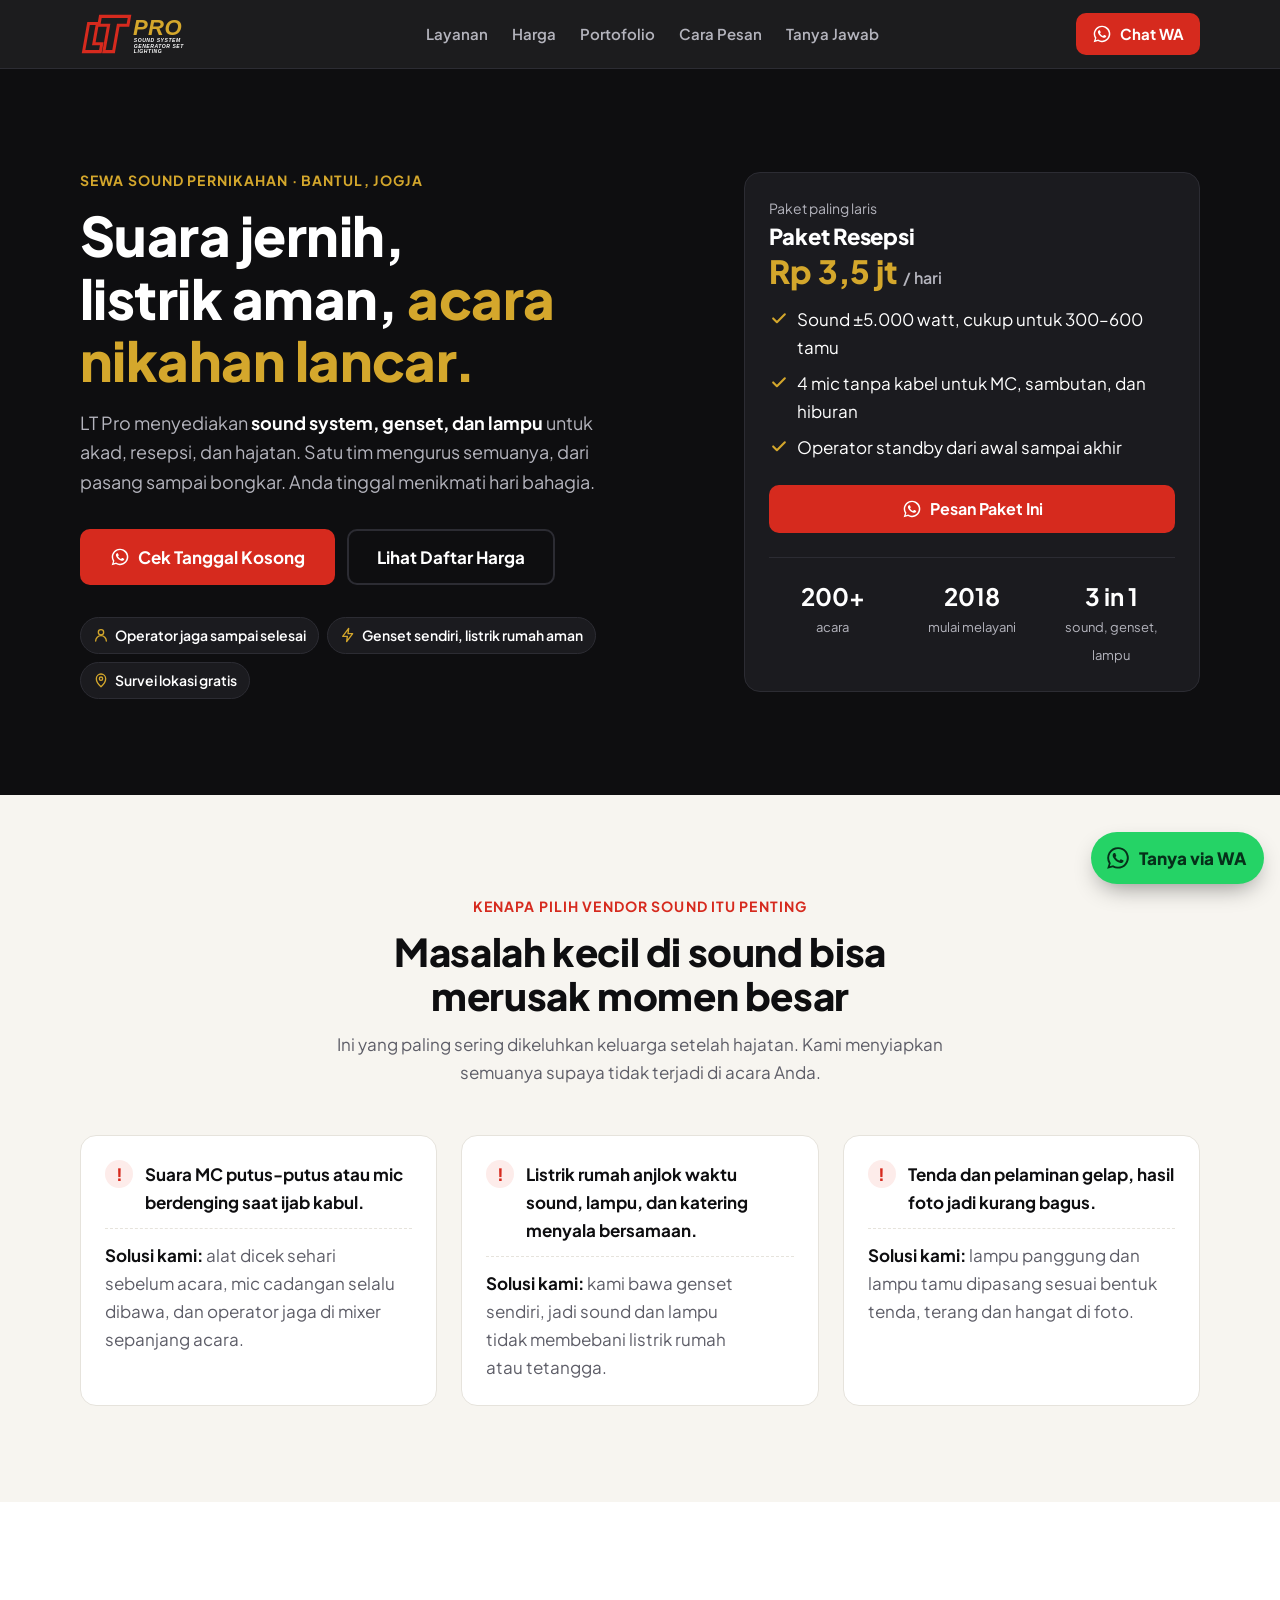
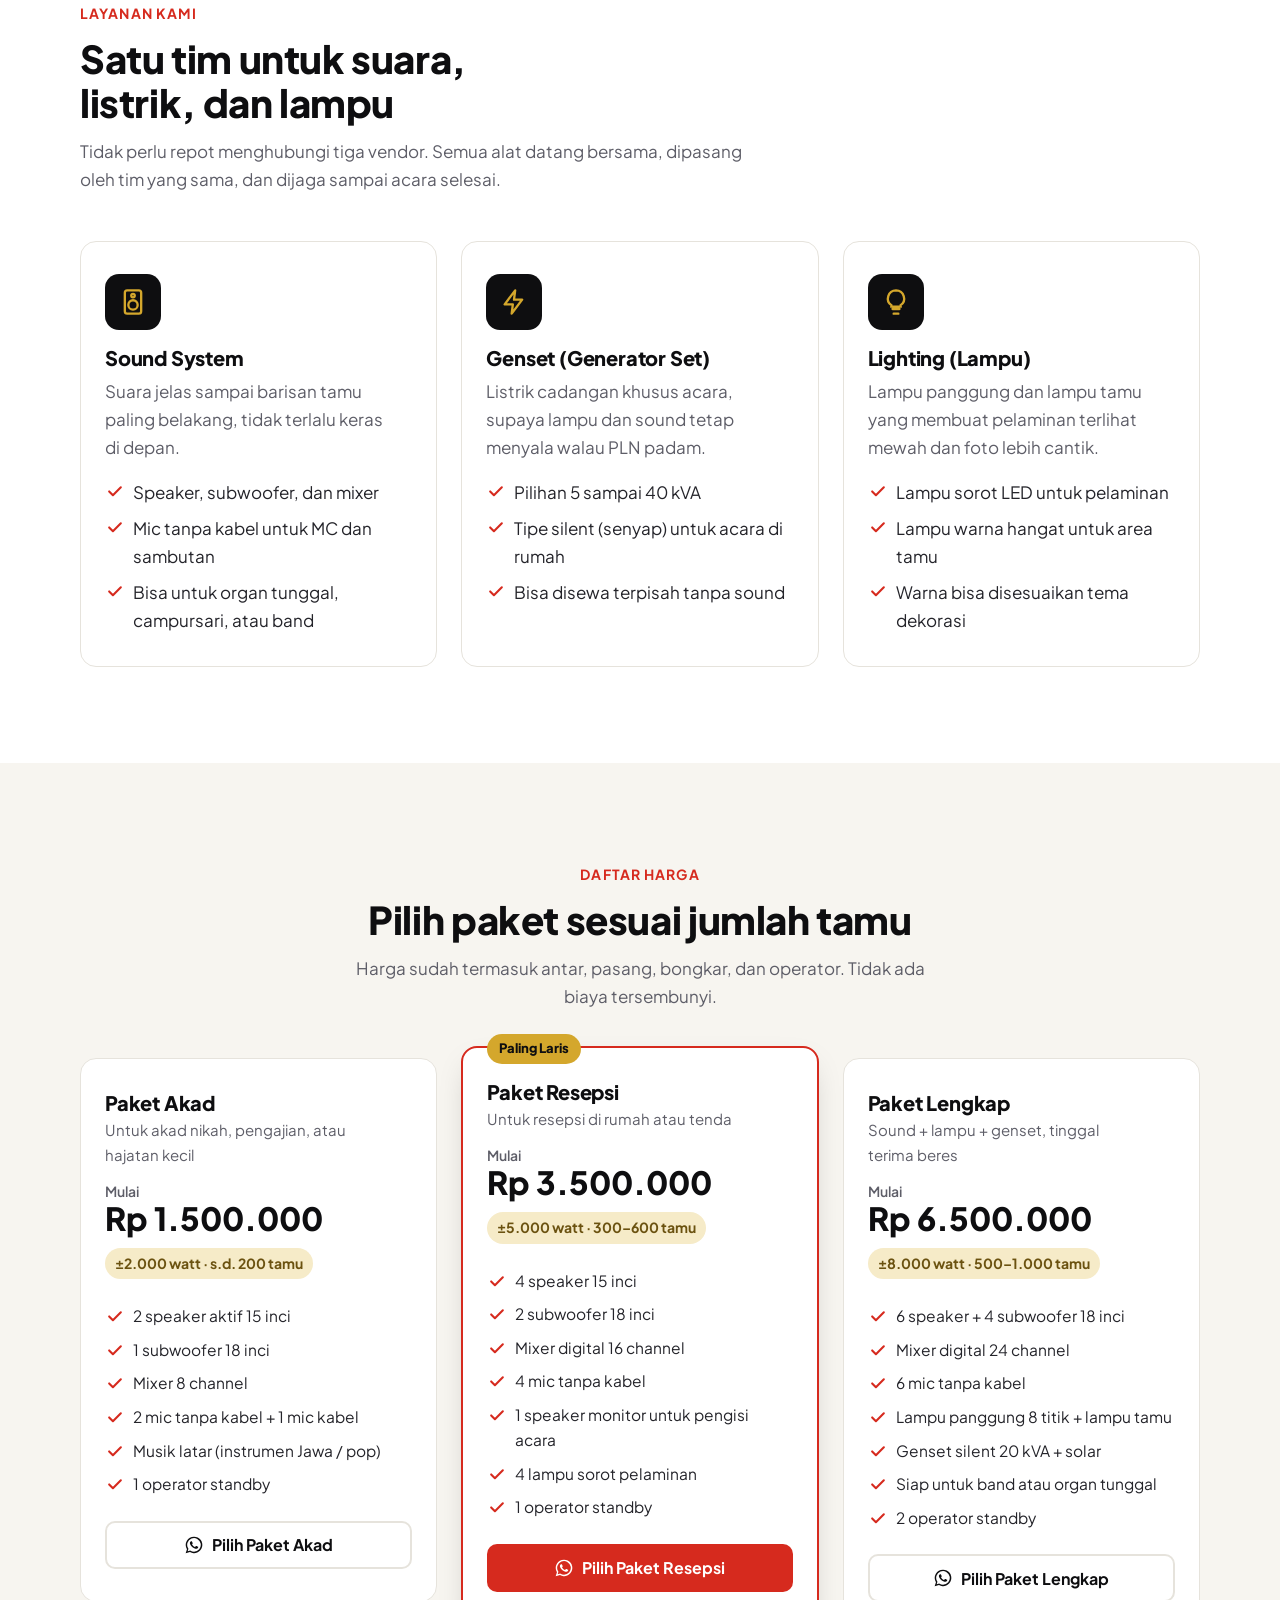
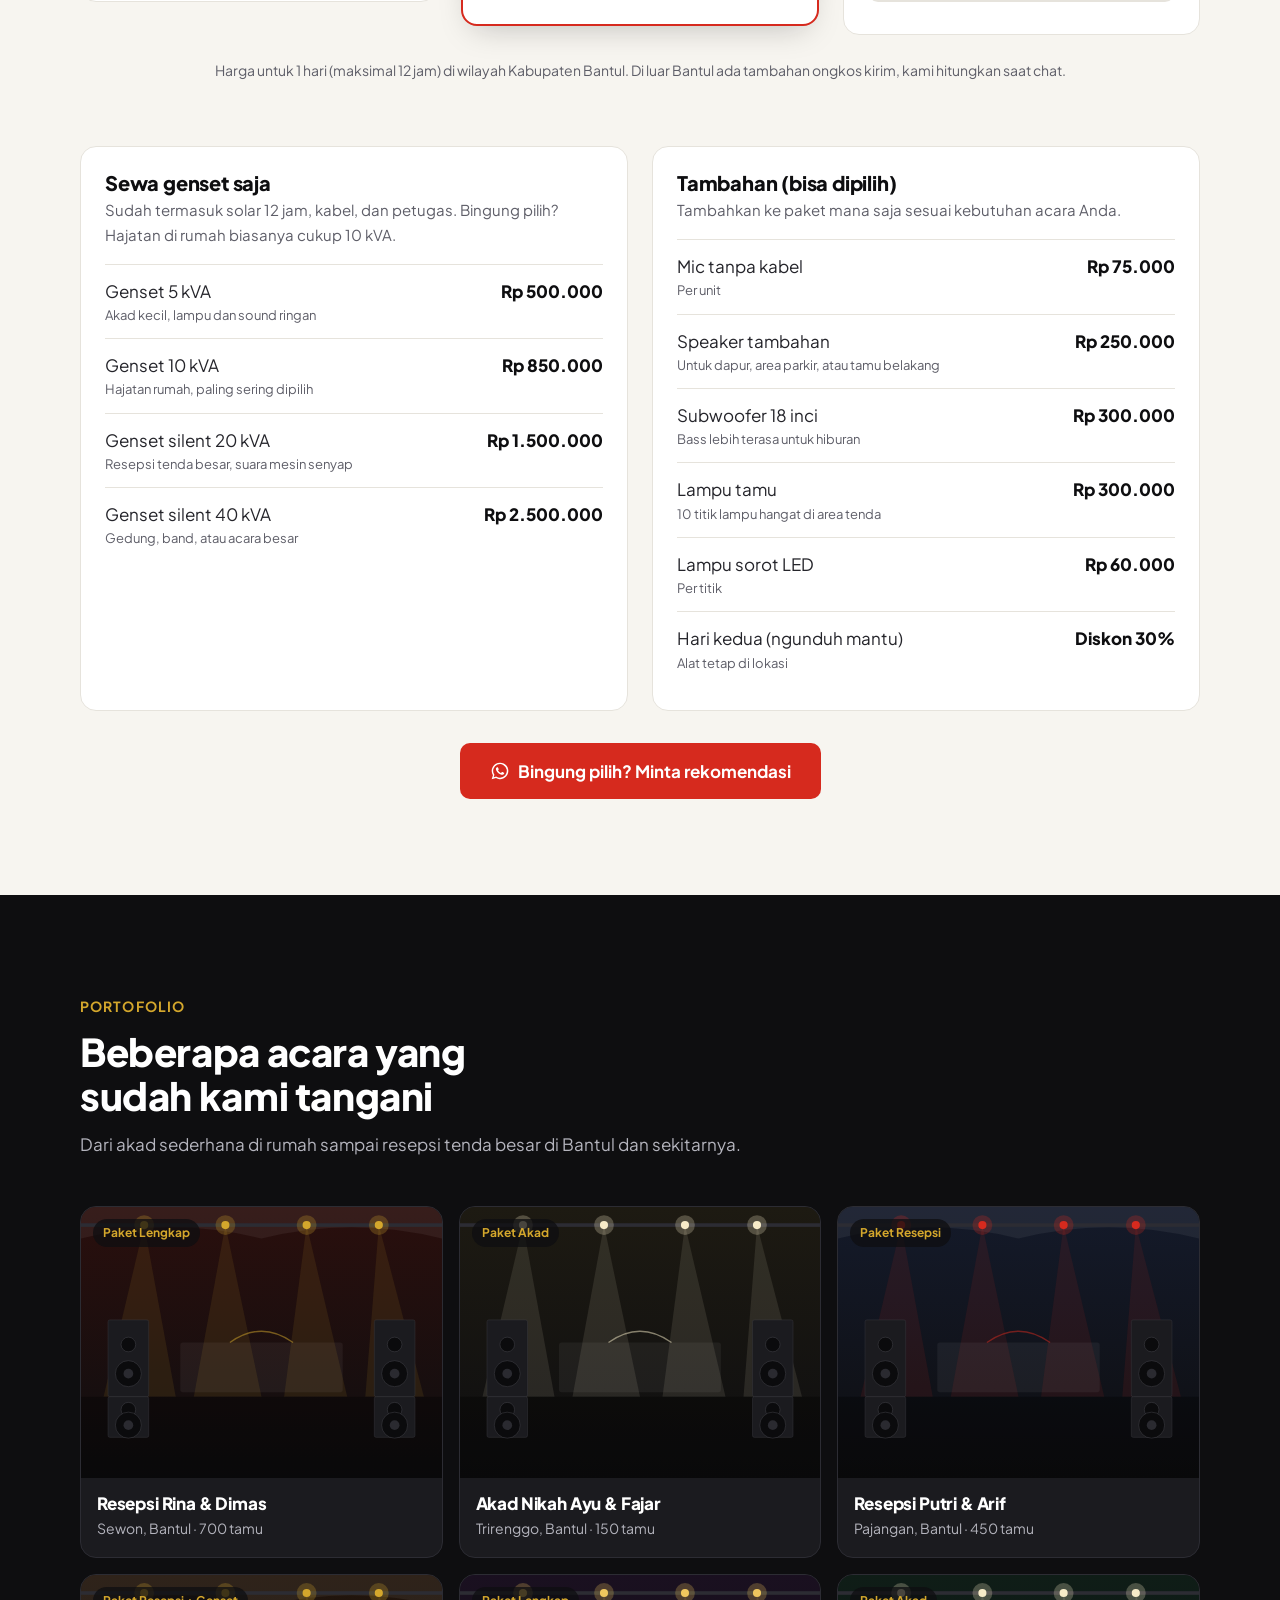
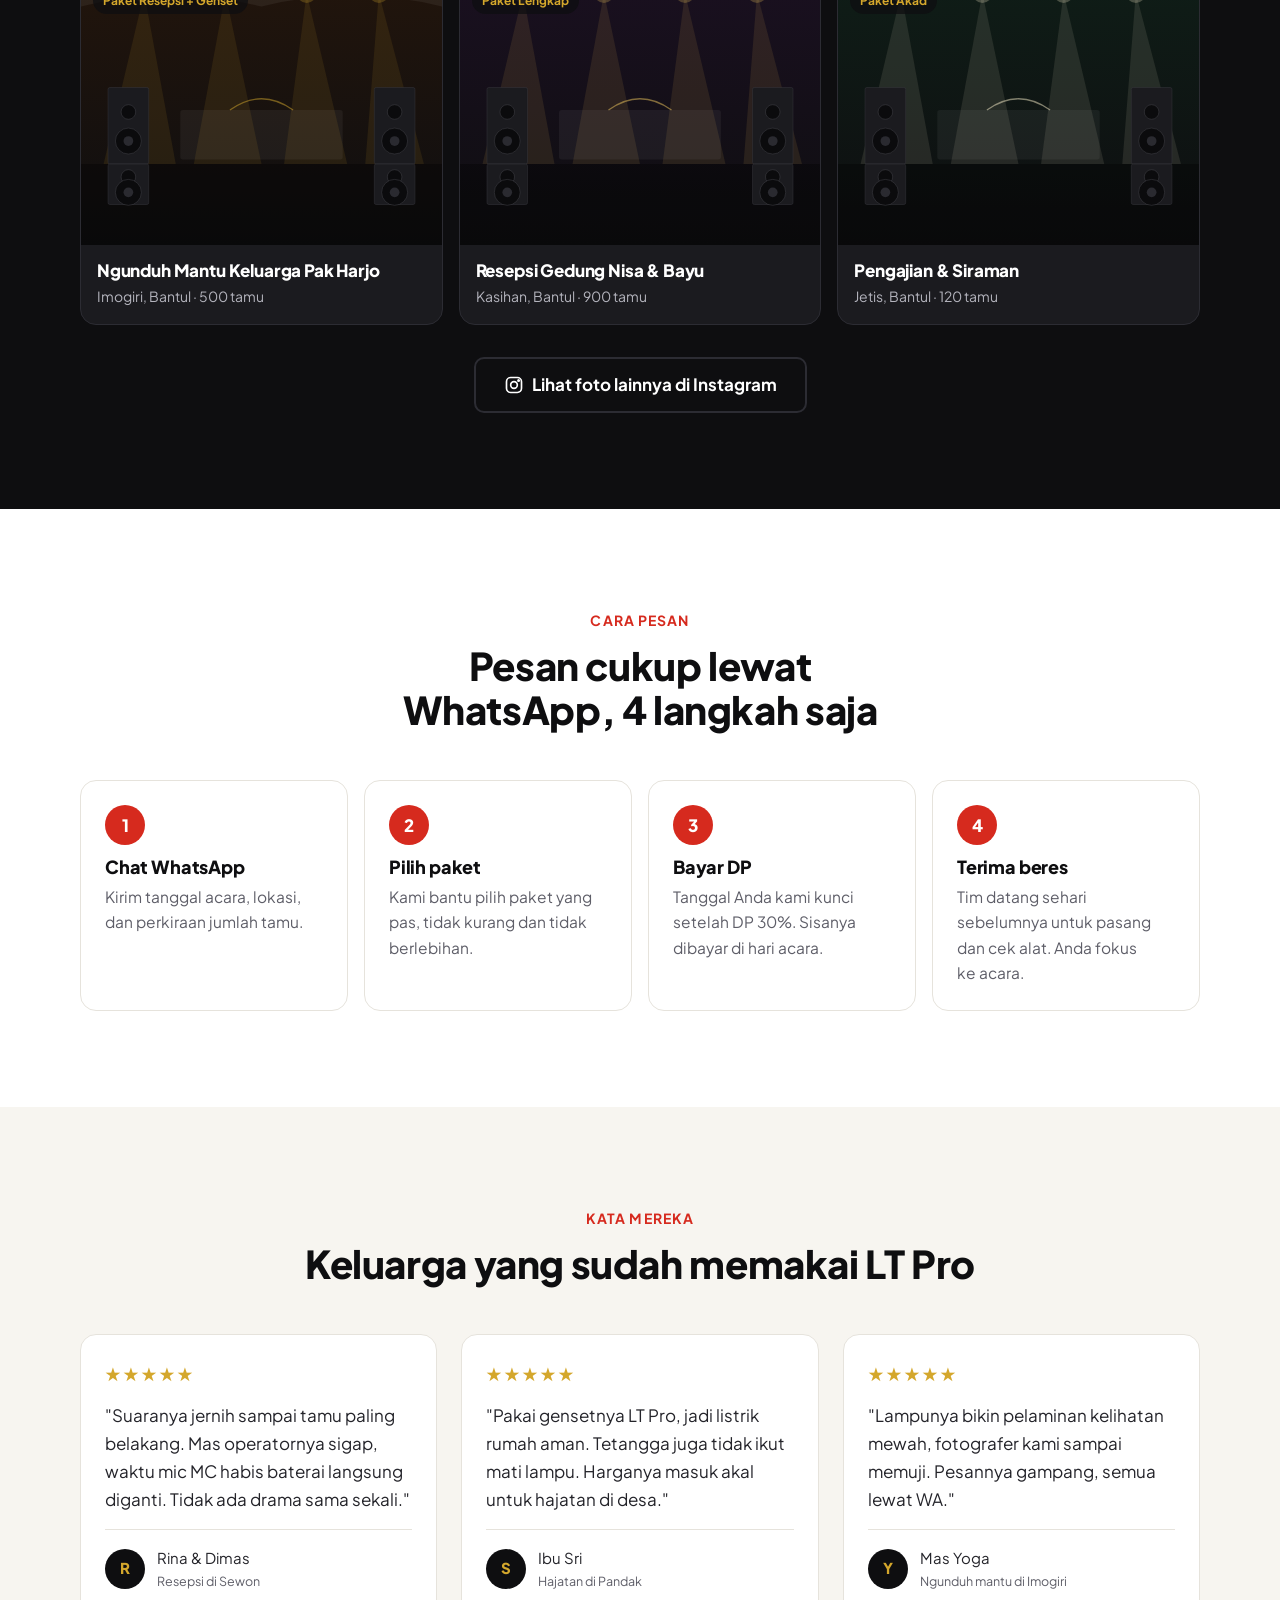
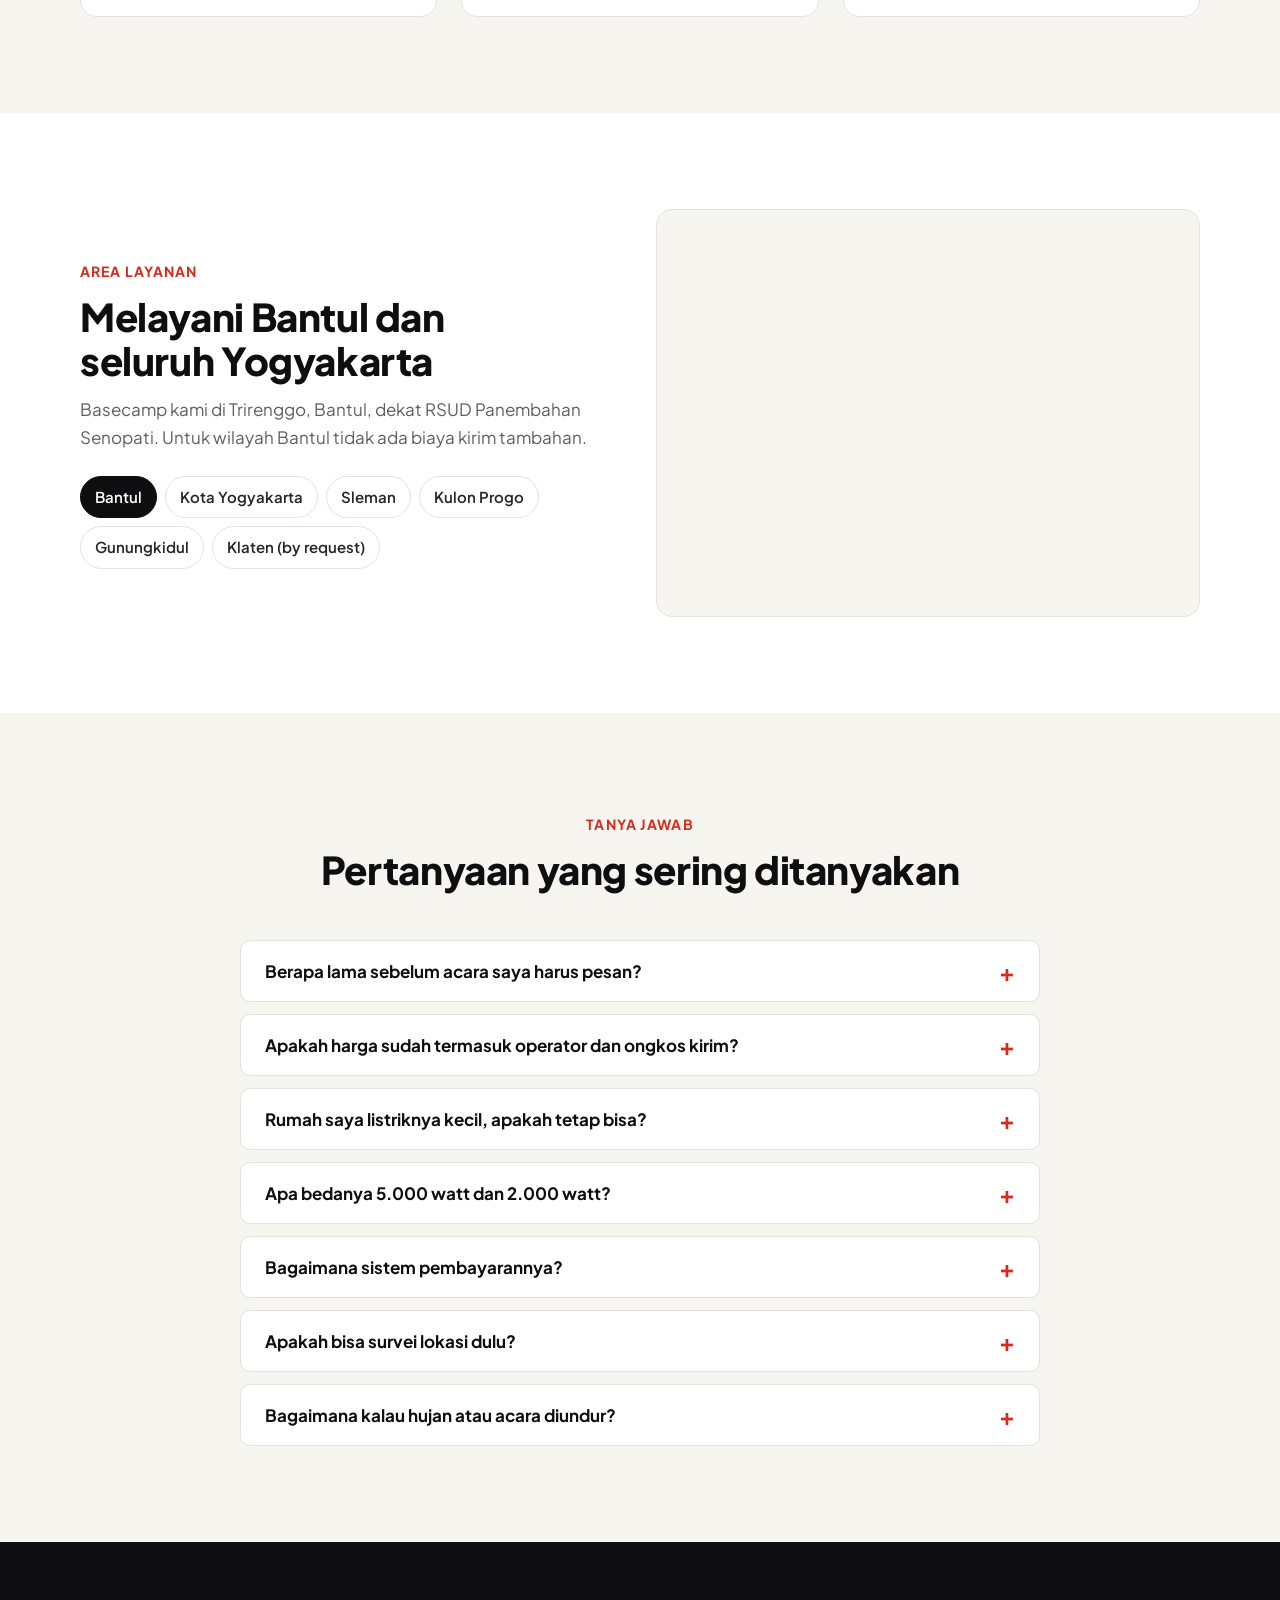
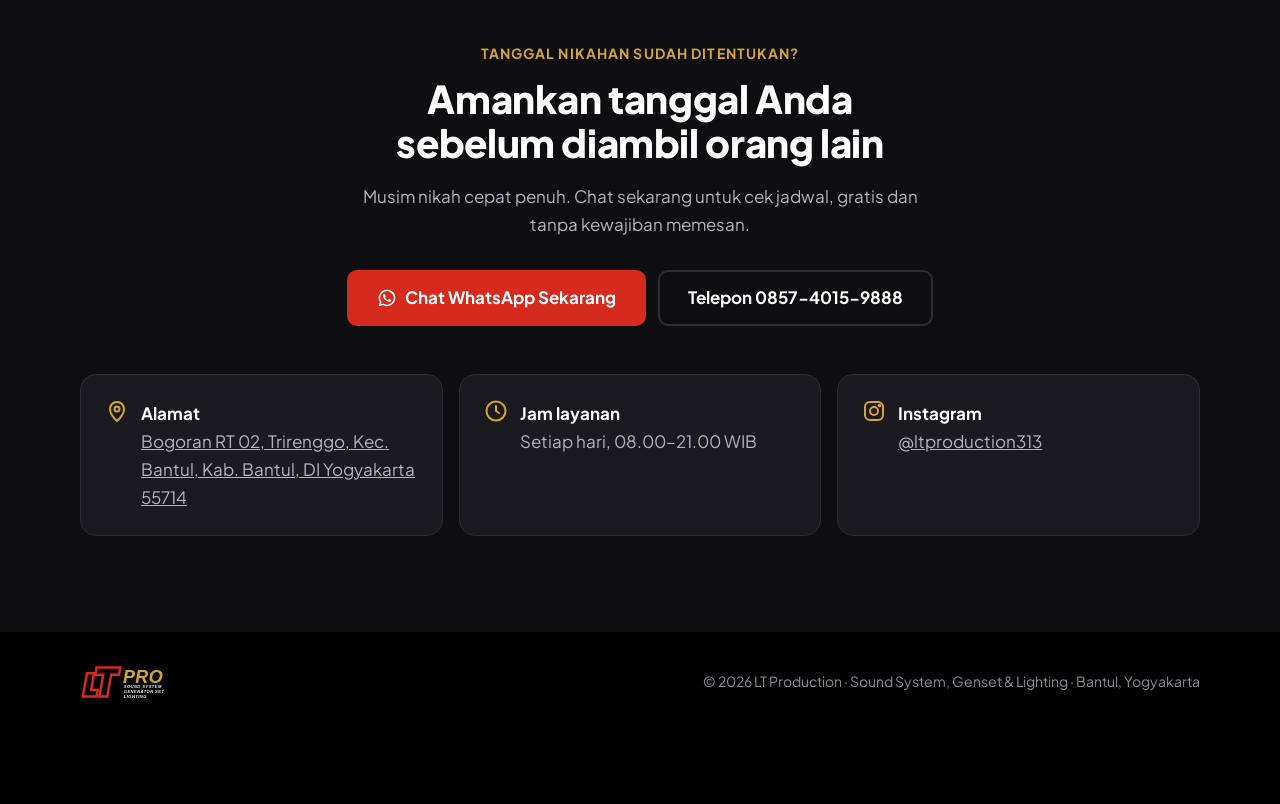
==== index.html @ ea2cce73 "feat: build sales landing page with price list and WhatsApp CTA Sections: hero with best-seller pack" ====
<!doctype html>
<html lang="id">
<head>
  <meta charset="utf-8">
  <meta name="viewport" content="width=device-width, initial-scale=1">
  <title>LT Pro — Sewa Sound System, Genset & Lighting Pernikahan di Bantul, Jogja</title>

  <link rel="preconnect" href="https://fonts.googleapis.com">
  <link rel="preconnect" href="https://fonts.gstatic.com" crossorigin>
  <link href="https://fonts.googleapis.com/css2?family=Plus+Jakarta+Sans:ital,wght@0,400;0,600;0,700;0,800;1,800&display=swap" rel="stylesheet">
  <link rel="stylesheet" href="assets/css/tokens.css">
  <link rel="stylesheet" href="assets/css/styles.css">
</head>
<body>
  <!-- Ikon (dipakai ulang dengan <use>) -->
  <svg width="0" height="0" style="position:absolute" aria-hidden="true">
    <symbol id="i-wa" viewBox="0 0 24 24"><path fill="currentColor" d="M12.04 2a9.9 9.9 0 0 0-8.5 14.98L2 22l5.17-1.5A9.9 9.9 0 1 0 12.04 2Zm0 18.06c-1.5 0-2.97-.4-4.25-1.16l-.3-.18-3.07.89.9-2.99-.2-.31a8.16 8.16 0 1 1 6.92 3.75Zm4.48-6.1c-.25-.12-1.46-.72-1.69-.8-.23-.08-.39-.12-.55.12-.16.25-.63.8-.77.96-.14.17-.28.19-.53.06a6.7 6.7 0 0 1-3.32-2.9c-.25-.43.25-.4.72-1.33.08-.16.04-.3-.02-.43-.06-.12-.55-1.33-.76-1.82-.2-.48-.4-.41-.55-.42h-.47a.9.9 0 0 0-.65.3c-.22.25-.86.84-.86 2.04 0 1.2.88 2.37 1 2.53.12.17 1.73 2.64 4.2 3.7 1.56.67 2.17.73 2.95.61.47-.07 1.46-.6 1.66-1.17.2-.58.2-1.07.15-1.17-.06-.1-.22-.17-.47-.29Z"/></symbol>
    <symbol id="i-check" viewBox="0 0 24 24"><path fill="none" stroke="currentColor" stroke-width="2.5" stroke-linecap="round" stroke-linejoin="round" d="m5 12.5 4.5 4.5L19 7.5"/></symbol>
    <symbol id="i-speaker" viewBox="0 0 24 24"><g fill="none" stroke="currentColor" stroke-width="2"><rect x="5" y="2" width="14" height="20" rx="2"/><circle cx="12" cy="14.5" r="4"/><circle cx="12" cy="6.5" r="1.5"/></g></symbol>
    <symbol id="i-bolt" viewBox="0 0 24 24"><path fill="none" stroke="currentColor" stroke-width="2" stroke-linejoin="round" d="M13 2 4 14h7l-1 8 9-12h-7l1-8Z"/></symbol>
    <symbol id="i-light" viewBox="0 0 24 24"><g fill="none" stroke="currentColor" stroke-width="2" stroke-linecap="round"><path d="M9 18h6M10 22h4M12 2a7 7 0 0 0-4 12.7V16h8v-1.3A7 7 0 0 0 12 2Z"/></g></symbol>
    <symbol id="i-pin" viewBox="0 0 24 24"><g fill="none" stroke="currentColor" stroke-width="2"><path d="M12 22s7-6.2 7-12a7 7 0 0 0-14 0c0 5.8 7 12 7 12Z"/><circle cx="12" cy="10" r="2.5"/></g></symbol>
    <symbol id="i-clock" viewBox="0 0 24 24"><g fill="none" stroke="currentColor" stroke-width="2" stroke-linecap="round"><circle cx="12" cy="12" r="9.5"/><path d="M12 7v5l3 2"/></g></symbol>
    <symbol id="i-ig" viewBox="0 0 24 24"><g fill="none" stroke="currentColor" stroke-width="2"><rect x="3" y="3" width="18" height="18" rx="5"/><circle cx="12" cy="12" r="4"/><circle cx="17.5" cy="6.5" r=".8" fill="currentColor"/></g></symbol>
    <symbol id="i-user" viewBox="0 0 24 24"><g fill="none" stroke="currentColor" stroke-width="2" stroke-linecap="round"><circle cx="12" cy="8" r="4"/><path d="M4 21a8 8 0 0 1 16 0"/></g></symbol>
    <symbol id="i-shield" viewBox="0 0 24 24"><path fill="none" stroke="currentColor" stroke-width="2" stroke-linejoin="round" d="M12 2 4 5v6c0 5 3.4 9.4 8 11 4.6-1.6 8-6 8-11V5l-8-3Z"/></symbol>
  </svg>

  <a class="skip-link" href="#isi">Langsung ke isi</a>

  <!-- ===== Header ===== -->
  <header class="site-header">
    <div class="container">
      <a class="brand" href="#" aria-label="LT Pro, ke atas halaman">
        <img src="assets/img/logo.svg" alt="LT Pro — Sound System, Generator Set, Lighting" width="150" height="44">
      </a>
      <nav class="nav" aria-label="Menu utama">
        <a href="#layanan">Layanan</a>
        <a href="#harga">Harga</a>
        <a href="#portofolio">Portofolio</a>
        <a href="#cara-pesan">Cara Pesan</a>
        <a href="#faq">Tanya Jawab</a>
      </nav>
      <a class="btn btn-primary" href="https://wa.me/6285740159888" data-wa="Halo LT Pro, saya mau tanya jadwal dan harga sewa sound untuk acara pernikahan." target="_blank" rel="noopener">
        <svg aria-hidden="true"><use href="#i-wa"/></svg><span>Chat WA</span>
      </a>
    </div>
  </header>

  <main id="isi">
    <!-- ===== Hero ===== -->
    <section class="hero" aria-labelledby="hero-title">
      <div class="container">
        <div>
          <span class="eyebrow" style="color:var(--c-gold)">Sewa Sound Pernikahan · Bantul, Jogja</span>
          <h1 id="hero-title">Suara jernih, listrik aman, <em>acara nikahan lancar.</em></h1>
          <p class="hero-lead">LT Pro menyediakan <strong style="color:#fff">sound system, genset, dan lampu</strong> untuk akad, resepsi, dan hajatan. Satu tim mengurus semuanya, dari pasang sampai bongkar. Anda tinggal menikmati hari bahagia.</p>
          <div class="hero-actions">
            <a class="btn btn-primary btn-lg" href="https://wa.me/6285740159888" data-wa="Halo LT Pro, saya mau cek tanggal kosong untuk acara pernikahan. Tanggal acara: ... Lokasi: ..." target="_blank" rel="noopener">
              <svg aria-hidden="true"><use href="#i-wa"/></svg>Cek Tanggal Kosong
            </a>
            <a class="btn btn-ghost btn-lg" href="#harga">Lihat Daftar Harga</a>
          </div>
          <ul class="chips" role="list">
            <li class="chip"><svg aria-hidden="true"><use href="#i-user"/></svg>Operator jaga sampai selesai</li>
            <li class="chip"><svg aria-hidden="true"><use href="#i-bolt"/></svg>Genset sendiri, listrik rumah aman</li>
            <li class="chip"><svg aria-hidden="true"><use href="#i-pin"/></svg>Survei lokasi gratis</li>
          </ul>
        </div>

        <aside class="hero-card" aria-label="Paket paling laris">
          <p class="hero-card__label">Paket paling laris</p>
          <h2 style="color:#fff;font-size:1.375rem;margin-top:4px">Paket Resepsi</h2>
          <p class="hero-card__price">Rp 3,5 jt <small>/ hari</small></p>
          <ul role="list">
            <li><svg class="check" aria-hidden="true"><use href="#i-check"/></svg>Sound ±5.000 watt, cukup untuk 300–600 tamu</li>
            <li><svg class="check" aria-hidden="true"><use href="#i-check"/></svg>4 mic tanpa kabel untuk MC, sambutan, dan hiburan</li>
            <li><svg class="check" aria-hidden="true"><use href="#i-check"/></svg>Operator standby dari awal sampai akhir</li>
          </ul>
          <a class="btn btn-primary btn-block" href="https://wa.me/6285740159888" data-wa="Halo LT Pro, saya tertarik Paket Resepsi (Rp 3,5 jt). Tanggal acara: ... Lokasi: ..." target="_blank" rel="noopener">
            <svg aria-hidden="true"><use href="#i-wa"/></svg>Pesan Paket Ini
          </a>
          <div class="stats">
            <div><strong>200+</strong><span>acara</span></div>
            <div><strong>2018</strong><span>mulai melayani</span></div>
            <div><strong>3 in 1</strong><span>sound, genset, lampu</span></div>
          </div>
        </aside>
      </div>
    </section>

    <!-- ===== Masalah & solusi ===== -->
    <section class="section section--soft" aria-labelledby="masalah-title">
      <div class="container">
        <div class="section-head section-head--center">
          <span class="eyebrow">Kenapa pilih vendor sound itu penting</span>
          <h2 id="masalah-title">Masalah kecil di sound bisa merusak momen besar</h2>
          <p>Ini yang paling sering dikeluhkan keluarga setelah hajatan. Kami menyiapkan semuanya supaya tidak terjadi di acara Anda.</p>
        </div>
        <div class="grid grid--3">
          <article class="problem">
            <p class="problem__bad"><span aria-hidden="true">!</span>Suara MC putus-putus atau mic berdenging saat ijab kabul.</p>
            <p class="problem__good"><strong>Solusi kami:</strong> alat dicek sehari sebelum acara, mic cadangan selalu dibawa, dan operator jaga di mixer sepanjang acara.</p>
          </article>
          <article class="problem">
            <p class="problem__bad"><span aria-hidden="true">!</span>Listrik rumah anjlok waktu sound, lampu, dan katering menyala bersamaan.</p>
            <p class="problem__good"><strong>Solusi kami:</strong> kami bawa genset sendiri, jadi sound dan lampu tidak membebani listrik rumah atau tetangga.</p>
          </article>
          <article class="problem">
            <p class="problem__bad"><span aria-hidden="true">!</span>Tenda dan pelaminan gelap, hasil foto jadi kurang bagus.</p>
            <p class="problem__good"><strong>Solusi kami:</strong> lampu panggung dan lampu tamu dipasang sesuai bentuk tenda, terang dan hangat di foto.</p>
          </article>
        </div>
      </div>
    </section>

    <!-- ===== Layanan ===== -->
    <section class="section" id="layanan" aria-labelledby="layanan-title">
      <div class="container">
        <div class="section-head">
          <span class="eyebrow">Layanan kami</span>
          <h2 id="layanan-title">Satu tim untuk suara, listrik, dan lampu</h2>
          <p>Tidak perlu repot menghubungi tiga vendor. Semua alat datang bersama, dipasang oleh tim yang sama, dan dijaga sampai acara selesai.</p>
        </div>
        <div class="grid grid--3">
          <article class="card">
            <div class="card__icon"><svg aria-hidden="true"><use href="#i-speaker"/></svg></div>
            <h3>Sound System</h3>
            <p>Suara jelas sampai barisan tamu paling belakang, tidak terlalu keras di depan.</p>
            <ul role="list">
              <li><svg class="check" aria-hidden="true"><use href="#i-check"/></svg>Speaker, subwoofer, dan mixer</li>
              <li><svg class="check" aria-hidden="true"><use href="#i-check"/></svg>Mic tanpa kabel untuk MC dan sambutan</li>
              <li><svg class="check" aria-hidden="true"><use href="#i-check"/></svg>Bisa untuk organ tunggal, campursari, atau band</li>
            </ul>
          </article>
          <article class="card">
            <div class="card__icon"><svg aria-hidden="true"><use href="#i-bolt"/></svg></div>
            <h3>Genset (Generator Set)</h3>
            <p>Listrik cadangan khusus acara, supaya lampu dan sound tetap menyala walau PLN padam.</p>
            <ul role="list">
              <li><svg class="check" aria-hidden="true"><use href="#i-check"/></svg>Pilihan 5 sampai 40 kVA</li>
              <li><svg class="check" aria-hidden="true"><use href="#i-check"/></svg>Tipe silent (senyap) untuk acara di rumah</li>
              <li><svg class="check" aria-hidden="true"><use href="#i-check"/></svg>Bisa disewa terpisah tanpa sound</li>
            </ul>
          </article>
          <article class="card">
            <div class="card__icon"><svg aria-hidden="true"><use href="#i-light"/></svg></div>
            <h3>Lighting (Lampu)</h3>
            <p>Lampu panggung dan lampu tamu yang membuat pelaminan terlihat mewah dan foto lebih cantik.</p>
            <ul role="list">
              <li><svg class="check" aria-hidden="true"><use href="#i-check"/></svg>Lampu sorot LED untuk pelaminan</li>
              <li><svg class="check" aria-hidden="true"><use href="#i-check"/></svg>Lampu warna hangat untuk area tamu</li>
              <li><svg class="check" aria-hidden="true"><use href="#i-check"/></svg>Warna bisa disesuaikan tema dekorasi</li>
            </ul>
          </article>
        </div>
      </div>
    </section>

    <!-- ===== Harga ===== -->
    <section class="section section--soft" id="harga" aria-labelledby="harga-title">
      <div class="container">
        <div class="section-head section-head--center">
          <span class="eyebrow">Daftar harga</span>
          <h2 id="harga-title">Pilih paket sesuai jumlah tamu</h2>
          <p>Harga sudah termasuk antar, pasang, bongkar, dan operator. Tidak ada biaya tersembunyi.</p>
        </div>

        <div class="plans">
          <article class="plan">
            <h3>Paket Akad</h3>
            <p class="plan__for">Untuk akad nikah, pengajian, atau hajatan kecil</p>
            <p class="plan__price"><small>Mulai</small>Rp 1.500.000</p>
            <span class="plan__power">±2.000 watt · s.d. 200 tamu</span>
            <ul role="list">
              <li><svg class="check" aria-hidden="true"><use href="#i-check"/></svg>2 speaker aktif 15 inci</li>
              <li><svg class="check" aria-hidden="true"><use href="#i-check"/></svg>1 subwoofer 18 inci</li>
              <li><svg class="check" aria-hidden="true"><use href="#i-check"/></svg>Mixer 8 channel</li>
              <li><svg class="check" aria-hidden="true"><use href="#i-check"/></svg>2 mic tanpa kabel + 1 mic kabel</li>
              <li><svg class="check" aria-hidden="true"><use href="#i-check"/></svg>Musik latar (instrumen Jawa / pop)</li>
              <li><svg class="check" aria-hidden="true"><use href="#i-check"/></svg>1 operator standby</li>
            </ul>
            <a class="btn btn-ghost btn-block" href="https://wa.me/6285740159888" data-wa="Halo LT Pro, saya tertarik Paket Akad (Rp 1.500.000). Tanggal acara: ... Lokasi: ..." target="_blank" rel="noopener">
              <svg aria-hidden="true"><use href="#i-wa"/></svg>Pilih Paket Akad
            </a>
          </article>

          <article class="plan is-popular">
            <span class="plan__badge">Paling Laris</span>
            <h3>Paket Resepsi</h3>
            <p class="plan__for">Untuk resepsi di rumah atau tenda</p>
            <p class="plan__price"><small>Mulai</small>Rp 3.500.000</p>
            <span class="plan__power">±5.000 watt · 300–600 tamu</span>
            <ul role="list">
              <li><svg class="check" aria-hidden="true"><use href="#i-check"/></svg>4 speaker 15 inci</li>
              <li><svg class="check" aria-hidden="true"><use href="#i-check"/></svg>2 subwoofer 18 inci</li>
              <li><svg class="check" aria-hidden="true"><use href="#i-check"/></svg>Mixer digital 16 channel</li>
              <li><svg class="check" aria-hidden="true"><use href="#i-check"/></svg>4 mic tanpa kabel</li>
              <li><svg class="check" aria-hidden="true"><use href="#i-check"/></svg>1 speaker monitor untuk pengisi acara</li>
              <li><svg class="check" aria-hidden="true"><use href="#i-check"/></svg>4 lampu sorot pelaminan</li>
              <li><svg class="check" aria-hidden="true"><use href="#i-check"/></svg>1 operator standby</li>
            </ul>
            <a class="btn btn-primary btn-block" href="https://wa.me/6285740159888" data-wa="Halo LT Pro, saya tertarik Paket Resepsi (Rp 3.500.000). Tanggal acara: ... Lokasi: ..." target="_blank" rel="noopener">
              <svg aria-hidden="true"><use href="#i-wa"/></svg>Pilih Paket Resepsi
            </a>
          </article>

          <article class="plan">
            <h3>Paket Lengkap</h3>
            <p class="plan__for">Sound + lampu + genset, tinggal terima beres</p>
            <p class="plan__price"><small>Mulai</small>Rp 6.500.000</p>
            <span class="plan__power">±8.000 watt · 500–1.000 tamu</span>
            <ul role="list">
              <li><svg class="check" aria-hidden="true"><use href="#i-check"/></svg>6 speaker + 4 subwoofer 18 inci</li>
              <li><svg class="check" aria-hidden="true"><use href="#i-check"/></svg>Mixer digital 24 channel</li>
              <li><svg class="check" aria-hidden="true"><use href="#i-check"/></svg>6 mic tanpa kabel</li>
              <li><svg class="check" aria-hidden="true"><use href="#i-check"/></svg>Lampu panggung 8 titik + lampu tamu</li>
              <li><svg class="check" aria-hidden="true"><use href="#i-check"/></svg>Genset silent 20 kVA + solar</li>
              <li><svg class="check" aria-hidden="true"><use href="#i-check"/></svg>Siap untuk band atau organ tunggal</li>
              <li><svg class="check" aria-hidden="true"><use href="#i-check"/></svg>2 operator standby</li>
            </ul>
            <a class="btn btn-ghost btn-block" href="https://wa.me/6285740159888" data-wa="Halo LT Pro, saya tertarik Paket Lengkap (Rp 6.500.000). Tanggal acara: ... Lokasi: ..." target="_blank" rel="noopener">
              <svg aria-hidden="true"><use href="#i-wa"/></svg>Pilih Paket Lengkap
            </a>
          </article>
        </div>

        <p class="price-note">Harga untuk 1 hari (maksimal 12 jam) di wilayah Kabupaten Bantul. Di luar Bantul ada tambahan ongkos kirim, kami hitungkan saat chat.</p>

        <div class="extras">
          <div class="price-box">
            <h3>Sewa genset saja</h3>
            <p>Sudah termasuk solar 12 jam, kabel, dan petugas. Bingung pilih? Hajatan di rumah biasanya cukup 10 kVA.</p>
            <ul class="price-list" role="list">
              <li><span>Genset 5 kVA<small>Akad kecil, lampu dan sound ringan</small></span><span>Rp 500.000</span></li>
              <li><span>Genset 10 kVA<small>Hajatan rumah, paling sering dipilih</small></span><span>Rp 850.000</span></li>
              <li><span>Genset silent 20 kVA<small>Resepsi tenda besar, suara mesin senyap</small></span><span>Rp 1.500.000</span></li>
              <li><span>Genset silent 40 kVA<small>Gedung, band, atau acara besar</small></span><span>Rp 2.500.000</span></li>
            </ul>
          </div>
          <div class="price-box">
            <h3>Tambahan (bisa dipilih)</h3>
            <p>Tambahkan ke paket mana saja sesuai kebutuhan acara Anda.</p>
            <ul class="price-list" role="list">
              <li><span>Mic tanpa kabel<small>Per unit</small></span><span>Rp 75.000</span></li>
              <li><span>Speaker tambahan<small>Untuk dapur, area parkir, atau tamu belakang</small></span><span>Rp 250.000</span></li>
              <li><span>Subwoofer 18 inci<small>Bass lebih terasa untuk hiburan</small></span><span>Rp 300.000</span></li>
              <li><span>Lampu tamu<small>10 titik lampu hangat di area tenda</small></span><span>Rp 300.000</span></li>
              <li><span>Lampu sorot LED<small>Per titik</small></span><span>Rp 60.000</span></li>
              <li><span>Hari kedua (ngunduh mantu)<small>Alat tetap di lokasi</small></span><span>Diskon 30%</span></li>
            </ul>
          </div>
        </div>

        <div class="portfolio-cta">
          <a class="btn btn-primary btn-lg" href="https://wa.me/6285740159888" data-wa="Halo LT Pro, saya mau minta rekomendasi paket. Jumlah tamu: ... Lokasi: ... Tanggal: ..." target="_blank" rel="noopener">
            <svg aria-hidden="true"><use href="#i-wa"/></svg>Bingung pilih? Minta rekomendasi
          </a>
        </div>
      </div>
    </section>

    <!-- ===== Portofolio ===== -->
    <section class="section section--dark" id="portofolio" aria-labelledby="porto-title">
      <div class="container">
        <div class="section-head">
          <span class="eyebrow">Portofolio</span>
          <h2 id="porto-title">Beberapa acara yang sudah kami tangani</h2>
          <p>Dari akad sederhana di rumah sampai resepsi tenda besar di Bantul dan sekitarnya.</p>
        </div>
        <div class="portfolio">
          <article class="work">
            <div class="work__img"><img src="assets/img/portfolio/resepsi-sewon.svg" alt="Panggung resepsi dengan speaker di kiri dan kanan" loading="lazy" width="800" height="600"><span class="work__tag">Paket Lengkap</span></div>
            <div class="work__body"><h3>Resepsi Rina &amp; Dimas</h3><p>Sewon, Bantul · 700 tamu</p></div>
          </article>
          <article class="work">
            <div class="work__img"><img src="assets/img/portfolio/akad-bantul.svg" alt="Area akad nikah dengan lampu hangat" loading="lazy" width="800" height="600"><span class="work__tag">Paket Akad</span></div>
            <div class="work__body"><h3>Akad Nikah Ayu &amp; Fajar</h3><p>Trirenggo, Bantul · 150 tamu</p></div>
          </article>
          <article class="work">
            <div class="work__img"><img src="assets/img/portfolio/resepsi-pajangan.svg" alt="Tenda resepsi dengan lampu panggung merah" loading="lazy" width="800" height="600"><span class="work__tag">Paket Resepsi</span></div>
            <div class="work__body"><h3>Resepsi Putri &amp; Arif</h3><p>Pajangan, Bantul · 450 tamu</p></div>
          </article>
          <article class="work">
            <div class="work__img"><img src="assets/img/portfolio/ngunduh-mantu-imogiri.svg" alt="Acara ngunduh mantu di tenda" loading="lazy" width="800" height="600"><span class="work__tag">Paket Resepsi + Genset</span></div>
            <div class="work__body"><h3>Ngunduh Mantu Keluarga Pak Harjo</h3><p>Imogiri, Bantul · 500 tamu</p></div>
          </article>
          <article class="work">
            <div class="work__img"><img src="assets/img/portfolio/gedung-kasihan.svg" alt="Resepsi di gedung dengan lampu panggung" loading="lazy" width="800" height="600"><span class="work__tag">Paket Lengkap</span></div>
            <div class="work__body"><h3>Resepsi Gedung Nisa &amp; Bayu</h3><p>Kasihan, Bantul · 900 tamu</p></div>
          </article>
          <article class="work">
            <div class="work__img"><img src="assets/img/portfolio/pengajian-jetis.svg" alt="Pengajian sebelum pernikahan" loading="lazy" width="800" height="600"><span class="work__tag">Paket Akad</span></div>
            <div class="work__body"><h3>Pengajian &amp; Siraman</h3><p>Jetis, Bantul · 120 tamu</p></div>
          </article>
        </div>
        <div class="portfolio-cta">
          <a class="btn btn-ghost btn-lg" href="https://www.instagram.com/ltproduction313" target="_blank" rel="noopener">
            <svg aria-hidden="true"><use href="#i-ig"/></svg>Lihat foto lainnya di Instagram
          </a>
        </div>
      </div>
    </section>

    <!-- ===== Cara pesan ===== -->
    <section class="section" id="cara-pesan" aria-labelledby="cara-title">
      <div class="container">
        <div class="section-head section-head--center">
          <span class="eyebrow">Cara pesan</span>
          <h2 id="cara-title">Pesan cukup lewat WhatsApp, 4 langkah saja</h2>
        </div>
        <ol class="steps" role="list">
          <li class="step"><h3>Chat WhatsApp</h3><p>Kirim tanggal acara, lokasi, dan perkiraan jumlah tamu.</p></li>
          <li class="step"><h3>Pilih paket</h3><p>Kami bantu pilih paket yang pas, tidak kurang dan tidak berlebihan.</p></li>
          <li class="step"><h3>Bayar DP</h3><p>Tanggal Anda kami kunci setelah DP 30%. Sisanya dibayar di hari acara.</p></li>
          <li class="step"><h3>Terima beres</h3><p>Tim datang sehari sebelumnya untuk pasang dan cek alat. Anda fokus ke acara.</p></li>
        </ol>
      </div>
    </section>

    <!-- ===== Testimoni ===== -->
    <section class="section section--soft" aria-labelledby="testi-title">
      <div class="container">
        <div class="section-head section-head--center">
          <span class="eyebrow">Kata mereka</span>
          <h2 id="testi-title">Keluarga yang sudah memakai LT Pro</h2>
        </div>
        <div class="grid grid--3">
          <figure class="quote">
            <div class="quote__stars" aria-label="Nilai 5 dari 5">★★★★★</div>
            <blockquote>"Suaranya jernih sampai tamu paling belakang. Mas operatornya sigap, waktu mic MC habis baterai langsung diganti. Tidak ada drama sama sekali."</blockquote>
            <figcaption><span class="avatar" aria-hidden="true">R</span><span>Rina &amp; Dimas<small>Resepsi di Sewon</small></span></figcaption>
          </figure>
          <figure class="quote">
            <div class="quote__stars" aria-label="Nilai 5 dari 5">★★★★★</div>
            <blockquote>"Pakai gensetnya LT Pro, jadi listrik rumah aman. Tetangga juga tidak ikut mati lampu. Harganya masuk akal untuk hajatan di desa."</blockquote>
            <figcaption><span class="avatar" aria-hidden="true">S</span><span>Ibu Sri<small>Hajatan di Pandak</small></span></figcaption>
          </figure>
          <figure class="quote">
            <div class="quote__stars" aria-label="Nilai 5 dari 5">★★★★★</div>
            <blockquote>"Lampunya bikin pelaminan kelihatan mewah, fotografer kami sampai memuji. Pesannya gampang, semua lewat WA."</blockquote>
            <figcaption><span class="avatar" aria-hidden="true">Y</span><span>Mas Yoga<small>Ngunduh mantu di Imogiri</small></span></figcaption>
          </figure>
        </div>
      </div>
    </section>

    <!-- ===== Area layanan ===== -->
    <section class="section" aria-labelledby="area-title">
      <div class="container areas">
        <div>
          <span class="eyebrow">Area layanan</span>
          <h2 id="area-title">Melayani Bantul dan seluruh Yogyakarta</h2>
          <p class="mt-6" style="margin-top:var(--s-3);color:var(--c-muted)">Basecamp kami di Trirenggo, Bantul, dekat RSUD Panembahan Senopati. Untuk wilayah Bantul tidak ada biaya kirim tambahan.</p>
          <ul class="area-list" role="list">
            <li class="is-main">Bantul</li>
            <li>Kota Yogyakarta</li>
            <li>Sleman</li>
            <li>Kulon Progo</li>
            <li>Gunungkidul</li>
            <li>Klaten (by request)</li>
          </ul>
        </div>
        <div class="map">
          <iframe title="Peta lokasi LT Pro di Trirenggo, Bantul" src="https://www.google.com/maps?q=Bogoran,+Trirenggo,+Bantul,+Yogyakarta&amp;output=embed" loading="lazy" referrerpolicy="no-referrer-when-downgrade"></iframe>
        </div>
      </div>
    </section>

    <!-- ===== FAQ ===== -->
    <section class="section section--soft" id="faq" aria-labelledby="faq-title">
      <div class="container">
        <div class="section-head section-head--center">
          <span class="eyebrow">Tanya jawab</span>
          <h2 id="faq-title">Pertanyaan yang sering ditanyakan</h2>
        </div>
        <div class="faq">
          <details>
            <summary>Berapa lama sebelum acara saya harus pesan?</summary>
            <p>Sebaiknya 1–3 bulan sebelumnya, apalagi di bulan ramai nikahan (Syawal, Besar/Dzulhijjah, dan akhir tahun). Kalau mendadak, tetap chat saja, siapa tahu tanggalnya masih kosong.</p>
          </details>
          <details>
            <summary>Apakah harga sudah termasuk operator dan ongkos kirim?</summary>
            <p>Ya. Semua paket sudah termasuk antar, pasang, bongkar, dan operator yang jaga selama acara. Untuk lokasi di luar Kabupaten Bantul ada tambahan ongkos kirim yang kami sampaikan di awal.</p>
          </details>
          <details>
            <summary>Rumah saya listriknya kecil, apakah tetap bisa?</summary>
            <p>Bisa. Tambahkan genset, atau pilih Paket Lengkap yang sudah termasuk genset. Dengan genset, sound dan lampu tidak memakai listrik rumah sama sekali.</p>
          </details>
          <details>
            <summary>Apa bedanya 5.000 watt dan 2.000 watt?</summary>
            <p>Sederhananya, makin besar watt, makin jauh dan makin banyak tamu yang bisa mendengar dengan jelas. 2.000 watt cukup untuk akad atau acara di dalam rumah. 5.000 watt ke atas untuk resepsi di tenda dengan ratusan tamu.</p>
          </details>
          <details>
            <summary>Bagaimana sistem pembayarannya?</summary>
            <p>DP 30% untuk mengunci tanggal, bisa transfer bank atau tunai. Pelunasan dilakukan di hari acara setelah alat terpasang dan dicek bersama.</p>
          </details>
          <details>
            <summary>Apakah bisa survei lokasi dulu?</summary>
            <p>Bisa dan gratis untuk wilayah Bantul. Kami datang untuk melihat ukuran tenda, posisi panggung, dan sumber listrik supaya alat yang dibawa pas.</p>
          </details>
          <details>
            <summary>Bagaimana kalau hujan atau acara diundur?</summary>
            <p>Alat kami lengkap dengan pelindung hujan. Kalau tanggal acara diundur, DP tetap berlaku untuk tanggal baru selama tanggal tersebut masih kosong.</p>
          </details>
        </div>
      </div>
    </section>

    <!-- ===== CTA akhir + kontak ===== -->
    <section class="section section--dark final-cta" id="kontak" aria-labelledby="cta-title">
      <div class="container">
        <span class="eyebrow">Tanggal nikahan sudah ditentukan?</span>
        <h2 id="cta-title">Amankan tanggal Anda sebelum diambil orang lain</h2>
        <p>Musim nikah cepat penuh. Chat sekarang untuk cek jadwal, gratis dan tanpa kewajiban memesan.</p>
        <div class="hero-actions">
          <a class="btn btn-primary btn-lg" href="https://wa.me/6285740159888" data-wa="Halo LT Pro, saya mau cek tanggal kosong untuk acara pernikahan. Tanggal acara: ... Lokasi: ..." target="_blank" rel="noopener">
            <svg aria-hidden="true"><use href="#i-wa"/></svg>Chat WhatsApp Sekarang
          </a>
          <a class="btn btn-ghost btn-lg" href="tel:+6285740159888">Telepon 0857-4015-9888</a>
        </div>

        <div class="contact">
          <div class="contact__item">
            <svg aria-hidden="true"><use href="#i-pin"/></svg>
            <div><strong>Alamat</strong><a href="https://share.google/rVCI5Wew0pfWlL28P" target="_blank" rel="noopener">Bogoran RT 02, Trirenggo, Kec. Bantul, Kab. Bantul, DI Yogyakarta 55714</a></div>
          </div>
          <div class="contact__item">
            <svg aria-hidden="true"><use href="#i-clock"/></svg>
            <div><strong>Jam layanan</strong><span>Setiap hari, 08.00–21.00 WIB</span></div>
          </div>
          <div class="contact__item">
            <svg aria-hidden="true"><use href="#i-ig"/></svg>
            <div><strong>Instagram</strong><a href="https://www.instagram.com/ltproduction313" target="_blank" rel="noopener">@ltproduction313</a></div>
          </div>
        </div>
      </div>
    </section>
  </main>

  <footer class="site-footer">
    <div class="container">
      <img src="assets/img/logo.svg" alt="LT Pro" width="123" height="36">
      <p>© <span data-year>2026</span> LT Production · Sound System, Genset &amp; Lighting · Bantul, Yogyakarta</p>
    </div>
  </footer>

  <a class="wa-float" href="https://wa.me/6285740159888" data-wa="Halo LT Pro, saya mau tanya soal sewa sound untuk pernikahan." target="_blank" rel="noopener" aria-label="Chat WhatsApp LT Pro">
    <svg aria-hidden="true"><use href="#i-wa"/></svg><span>Tanya via WA</span>
  </a>

  <script src="assets/js/main.js" defer></script>
</body>
</html>
---- assets/css/tokens.css ----
/* Design tokens — LT Pro. Lihat docs/design-system.md */
:root {
  /* Warna brand */
  --c-red: #d62a1e;
  --c-red-dark: #b01f15;
  --c-red-soft: #fdecea;
  --c-gold: #d4a72c;
  --c-gold-soft: #f6ebc8;
  --c-ink: #0e0e10;
  --c-ink-2: #1b1b1f;
  --c-ink-line: #2c2c33;

  /* Warna netral */
  --c-text: #24242a;
  --c-muted: #5e5e68;
  --c-muted-dark: #b4b4bd;
  --c-line: #e6e3dc;
  --c-bg: #ffffff;
  --c-bg-soft: #f7f5f0;
  --c-wa: #25d366;

  /* Tipografi */
  --font: "Plus Jakarta Sans", system-ui, -apple-system, "Segoe UI", Roboto, Arial, sans-serif;
  --fs-display: clamp(2rem, 4.2vw + 1rem, 3.4rem);
  --fs-h2: clamp(1.6rem, 2.2vw + 1rem, 2.4rem);
  --fs-h3: 1.25rem;
  --fs-body: 1.0625rem;
  --fs-small: 0.875rem;
  --lh-tight: 1.15;
  --lh-body: 1.65;

  /* Jarak */
  --s-1: 4px;
  --s-2: 8px;
  --s-3: 12px;
  --s-4: 16px;
  --s-5: 24px;
  --s-6: 32px;
  --s-7: 48px;
  --s-8: 64px;
  --s-9: 96px;

  /* Bentuk */
  --r-sm: 10px;
  --r-md: 16px;
  --r-pill: 999px;
  --shadow: 0 12px 32px -12px rgba(14, 14, 16, 0.25);

  /* Layout */
  --container: 1120px;
  --gutter: 16px;
  --header-h: 68px;
}

@media (min-width: 768px) {
  :root {
    --gutter: 24px;
  }
}
---- assets/css/styles.css ----
/* ==========================================================================
   LT Pro — Landing page styles
   Urutan: reset → dasar → layout → komponen → section → utilitas
   ========================================================================== */

/* ---------- Reset ---------- */
*,
*::before,
*::after {
  box-sizing: border-box;
}
html {
  -webkit-text-size-adjust: 100%;
  scroll-behavior: smooth;
  scroll-padding-top: calc(var(--header-h) + 8px);
}
body,
h1,
h2,
h3,
h4,
p,
ul,
ol,
figure,
blockquote,
dl,
dd {
  margin: 0;
}
ul[role="list"],
ol[role="list"] {
  list-style: none;
  padding: 0;
}
img,
svg {
  display: block;
  max-width: 100%;
}
button {
  font: inherit;
}

/* ---------- Dasar ---------- */
body {
  font-family: var(--font);
  font-size: var(--fs-body);
  line-height: var(--lh-body);
  color: var(--c-text);
  background: var(--c-bg);
  -webkit-font-smoothing: antialiased;
  overflow-x: hidden;
}
h1,
h2,
h3 {
  line-height: var(--lh-tight);
  font-weight: 800;
  color: var(--c-ink);
  letter-spacing: -0.01em;
  text-wrap: balance;
}
h2 {
  font-size: var(--fs-h2);
}
h3 {
  font-size: var(--fs-h3);
}
p {
  text-wrap: pretty;
}
a {
  color: var(--c-red);
}
strong {
  font-weight: 700;
}
:focus-visible {
  outline: 3px solid var(--c-gold);
  outline-offset: 3px;
  border-radius: 4px;
}
.skip-link {
  position: absolute;
  left: 8px;
  top: -60px;
  z-index: 100;
  padding: 10px 16px;
  background: var(--c-gold);
  color: var(--c-ink);
  font-weight: 700;
  border-radius: var(--r-sm);
}
.skip-link:focus {
  top: 8px;
}

/* ---------- Layout ---------- */
.container {
  width: 100%;
  max-width: calc(var(--container) + var(--gutter) * 2);
  margin-inline: auto;
  padding-inline: var(--gutter);
}
.section {
  padding-block: var(--s-8);
}
@media (min-width: 768px) {
  .section {
    padding-block: var(--s-9);
  }
}
.section--soft {
  background: var(--c-bg-soft);
}
.section--dark {
  background: var(--c-ink);
  color: var(--c-muted-dark);
}
.section--dark h2,
.section--dark h3 {
  color: #fff;
}
.section-head {
  max-width: 680px;
  margin-bottom: var(--s-7);
}
.section-head--center {
  margin-inline: auto;
  text-align: center;
}
.section-head p {
  margin-top: var(--s-3);
  color: var(--c-muted);
}
.section--dark .section-head p {
  color: var(--c-muted-dark);
}
.eyebrow {
  display: inline-block;
  margin-bottom: var(--s-3);
  font-size: var(--fs-small);
  font-weight: 700;
  letter-spacing: 0.08em;
  text-transform: uppercase;
  color: var(--c-red);
}
.section--dark .eyebrow {
  color: var(--c-gold);
}

.grid {
  display: grid;
  gap: var(--s-5);
}
@media (min-width: 720px) {
  .grid--2 {
    grid-template-columns: repeat(2, 1fr);
  }
  .grid--3 {
    grid-template-columns: repeat(2, 1fr);
  }
}
@media (min-width: 960px) {
  .grid--3 {
    grid-template-columns: repeat(3, 1fr);
  }
}

/* ---------- Tombol ---------- */
.btn {
  display: inline-flex;
  align-items: center;
  justify-content: center;
  gap: var(--s-2);
  min-height: 48px;
  padding: 12px 22px;
  border: 2px solid transparent;
  border-radius: var(--r-sm);
  font-weight: 700;
  font-size: 1rem;
  line-height: 1.2;
  text-decoration: none;
  cursor: pointer;
  transition: background-color 0.15s, border-color 0.15s, color 0.15s, transform 0.15s;
}
.btn svg {
  width: 20px;
  height: 20px;
  flex-shrink: 0;
}
.btn:active {
  transform: translateY(1px);
}
.btn-primary {
  background: var(--c-red);
  color: #fff;
}
.btn-primary:hover {
  background: var(--c-red-dark);
}
.btn-ghost {
  background: transparent;
  border-color: var(--c-line);
  color: var(--c-ink);
}
.btn-ghost:hover {
  border-color: var(--c-ink);
}
.section--dark .btn-ghost,
.hero .btn-ghost {
  border-color: var(--c-ink-line);
  color: #fff;
}
.section--dark .btn-ghost:hover,
.hero .btn-ghost:hover {
  border-color: #fff;
}
.btn-block {
  width: 100%;
}
.btn-lg {
  min-height: 56px;
  padding: 14px 28px;
  font-size: 1.0625rem;
}

/* ---------- Chip ---------- */
.chips {
  display: flex;
  flex-wrap: wrap;
  gap: var(--s-2);
}
.chip {
  display: inline-flex;
  align-items: center;
  gap: 6px;
  padding: 6px 12px;
  border-radius: var(--r-pill);
  font-size: var(--fs-small);
  font-weight: 600;
  background: var(--c-ink-2);
  color: #fff;
  border: 1px solid var(--c-ink-line);
}
.chip svg {
  width: 16px;
  height: 16px;
  color: var(--c-gold);
}

/* ---------- Header ---------- */
.site-header {
  position: sticky;
  top: 0;
  z-index: 50;
  background: rgba(14, 14, 16, 0.94);
  backdrop-filter: saturate(140%) blur(8px);
  border-bottom: 1px solid var(--c-ink-line);
}
.site-header .container {
  display: flex;
  align-items: center;
  justify-content: space-between;
  gap: var(--s-4);
  height: var(--header-h);
}
.brand {
  display: inline-flex;
  align-items: center;
  text-decoration: none;
}
.brand img {
  height: 44px;
  width: auto;
}
.nav {
  display: none;
}
@media (min-width: 900px) {
  .nav {
    display: flex;
    gap: var(--s-5);
  }
  .nav a {
    color: var(--c-muted-dark);
    text-decoration: none;
    font-weight: 600;
    font-size: 0.9375rem;
  }
  .nav a:hover {
    color: #fff;
  }
}
.site-header .btn {
  min-height: 42px;
  padding: 8px 14px;
  font-size: 0.9375rem;
}
@media (max-width: 380px) {
  .site-header .btn span {
    display: none;
  }
}

/* ---------- Hero ---------- */
.hero {
  position: relative;
  background: var(--c-ink);
  color: var(--c-muted-dark);
  padding-block: var(--s-7) var(--s-8);
  overflow: hidden;
}
.hero .container {
  position: relative;
  display: grid;
  gap: var(--s-7);
  align-items: center;
}
@media (min-width: 960px) {
  .hero {
    padding-block: var(--s-9);
  }
  .hero .container {
    grid-template-columns: 1.15fr 0.85fr;
  }
}
.hero h1 {
  font-size: var(--fs-display);
  color: #fff;
}
.hero h1 em {
  font-style: normal;
  color: var(--c-gold);
}
.hero-lead {
  margin-top: var(--s-4);
  font-size: 1.125rem;
  max-width: 560px;
}
.hero-actions {
  display: flex;
  flex-wrap: wrap;
  gap: var(--s-3);
  margin-top: var(--s-6);
}
.hero .chips {
  margin-top: var(--s-6);
}
.hero-card {
  background: var(--c-ink-2);
  border: 1px solid var(--c-ink-line);
  border-radius: var(--r-md);
  padding: var(--s-5);
}
.hero-card__label {
  font-size: var(--fs-small);
  color: var(--c-muted-dark);
}
.hero-card__price {
  margin-top: 4px;
  font-size: 2rem;
  font-weight: 800;
  color: var(--c-gold);
  line-height: 1.1;
}
.hero-card__price small {
  font-size: 1rem;
  font-weight: 600;
  color: var(--c-muted-dark);
}
.hero-card ul {
  margin-top: var(--s-4);
  display: grid;
  gap: var(--s-2);
}
.hero-card li {
  display: flex;
  gap: var(--s-2);
  color: #fff;
}
.hero-card .btn {
  margin-top: var(--s-5);
}
.stats {
  display: grid;
  grid-template-columns: repeat(3, 1fr);
  gap: var(--s-3);
  margin-top: var(--s-5);
  padding-top: var(--s-5);
  border-top: 1px solid var(--c-ink-line);
  text-align: center;
}
.stats strong {
  display: block;
  font-size: 1.5rem;
  color: #fff;
  line-height: 1.2;
}
.stats span {
  font-size: 0.8125rem;
}

/* ---------- Ikon cek ---------- */
.check {
  flex-shrink: 0;
  width: 20px;
  height: 20px;
  margin-top: 3px;
  color: var(--c-red);
}
.hero-card .check,
.section--dark .check {
  color: var(--c-gold);
}

/* ---------- Masalah / solusi ---------- */
.problem {
  padding: var(--s-5);
  border-radius: var(--r-md);
  background: var(--c-bg);
  border: 1px solid var(--c-line);
}
.problem__bad {
  display: flex;
  gap: var(--s-3);
  font-weight: 700;
  color: var(--c-ink);
}
.problem__bad span {
  flex-shrink: 0;
  display: grid;
  place-items: center;
  width: 28px;
  height: 28px;
  border-radius: 50%;
  background: var(--c-red-soft);
  color: var(--c-red);
  font-weight: 800;
}
.problem__good {
  margin-top: var(--s-3);
  padding-top: var(--s-3);
  border-top: 1px dashed var(--c-line);
  color: var(--c-muted);
}
.problem__good strong {
  color: var(--c-ink);
}

/* ---------- Kartu layanan ---------- */
.card {
  padding: var(--s-6) var(--s-5);
  border-radius: var(--r-md);
  border: 1px solid var(--c-line);
  background: var(--c-bg);
}
.card__icon {
  display: grid;
  place-items: center;
  width: 56px;
  height: 56px;
  border-radius: 14px;
  background: var(--c-ink);
  color: var(--c-gold);
  margin-bottom: var(--s-4);
}
.card__icon svg {
  width: 28px;
  height: 28px;
}
.card p {
  margin-top: var(--s-2);
  color: var(--c-muted);
}
.card ul {
  margin-top: var(--s-4);
  display: grid;
  gap: var(--s-2);
}
.card li {
  display: flex;
  gap: var(--s-2);
}

/* ---------- Paket harga ---------- */
.plans {
  display: grid;
  gap: var(--s-5);
  align-items: start;
}
@media (min-width: 960px) {
  .plans {
    grid-template-columns: repeat(3, 1fr);
  }
}
.plan {
  position: relative;
  display: flex;
  flex-direction: column;
  padding: var(--s-6) var(--s-5);
  border-radius: var(--r-md);
  background: var(--c-bg);
  border: 1px solid var(--c-line);
}
.plan.is-popular {
  border: 2px solid var(--c-red);
  box-shadow: var(--shadow);
}
@media (min-width: 960px) {
  .plan.is-popular {
    margin-top: -12px;
  }
}
.plan__badge {
  position: absolute;
  top: -14px;
  left: var(--s-5);
  padding: 4px 12px;
  border-radius: var(--r-pill);
  background: var(--c-gold);
  color: var(--c-ink);
  font-size: 0.8125rem;
  font-weight: 800;
}
.plan__for {
  margin-top: 4px;
  color: var(--c-muted);
  font-size: 0.9375rem;
}
.plan__price {
  margin-top: var(--s-4);
  font-size: 2rem;
  font-weight: 800;
  color: var(--c-ink);
  line-height: 1.1;
}
.plan__price small {
  display: block;
  margin-bottom: 2px;
  font-size: var(--fs-small);
  font-weight: 600;
  color: var(--c-muted);
}
.plan__power {
  align-self: flex-start;
  display: inline-block;
  margin-top: var(--s-3);
  padding: 4px 10px;
  border-radius: var(--r-pill);
  background: var(--c-gold-soft);
  color: #6b5210;
  font-size: var(--fs-small);
  font-weight: 700;
}
.plan ul {
  margin-block: var(--s-5);
  display: grid;
  gap: var(--s-2);
  font-size: 0.96875rem;
}
.plan li {
  display: flex;
  gap: var(--s-2);
}
.plan .btn {
  margin-top: auto;
}

.price-note {
  margin-top: var(--s-5);
  font-size: var(--fs-small);
  color: var(--c-muted);
  text-align: center;
}

/* Tabel tambahan */
.extras {
  margin-top: var(--s-8);
  display: grid;
  gap: var(--s-5);
}
@media (min-width: 900px) {
  .extras {
    grid-template-columns: 1fr 1fr;
  }
}
.price-box {
  padding: var(--s-5);
  border-radius: var(--r-md);
  background: var(--c-bg);
  border: 1px solid var(--c-line);
}
.price-box h3 {
  margin-bottom: 4px;
}
.price-box > p {
  color: var(--c-muted);
  font-size: 0.9375rem;
  margin-bottom: var(--s-4);
}
.price-list {
  display: grid;
}
.price-list li {
  display: flex;
  justify-content: space-between;
  align-items: baseline;
  gap: var(--s-4);
  padding-block: var(--s-3);
  border-top: 1px solid var(--c-line);
}
.price-list li span:first-child small {
  display: block;
  color: var(--c-muted);
  font-size: 0.8125rem;
}
.price-list li span:last-child {
  flex-shrink: 0;
  font-weight: 800;
  color: var(--c-ink);
  white-space: nowrap;
}

/* ---------- Portofolio ---------- */
.portfolio {
  display: grid;
  gap: var(--s-4);
  grid-template-columns: 1fr;
}
@media (min-width: 600px) {
  .portfolio {
    grid-template-columns: repeat(2, 1fr);
  }
}
@media (min-width: 960px) {
  .portfolio {
    grid-template-columns: repeat(3, 1fr);
  }
}
.work {
  border-radius: var(--r-md);
  overflow: hidden;
  background: var(--c-ink-2);
  border: 1px solid var(--c-ink-line);
}
.work__img {
  position: relative;
  aspect-ratio: 16 / 10;
  display: grid;
  place-items: center;
  color: rgba(255, 255, 255, 0.85);
  overflow: hidden;
}
@media (min-width: 600px) {
  .work__img {
    aspect-ratio: 4 / 3;
  }
}
.work__img img {
  width: 100%;
  height: 100%;
  object-fit: cover;
}
.work__tag {
  position: absolute;
  left: 12px;
  top: 12px;
  padding: 4px 10px;
  border-radius: var(--r-pill);
  background: rgba(14, 14, 16, 0.75);
  color: var(--c-gold);
  font-size: 0.75rem;
  font-weight: 700;
}
.work__body {
  padding: var(--s-4);
}
.work__body h3 {
  font-size: 1.0625rem;
}
.work__body p {
  margin-top: 4px;
  font-size: var(--fs-small);
}
.portfolio-cta {
  margin-top: var(--s-6);
  text-align: center;
}

/* ---------- Langkah ---------- */
.steps {
  display: grid;
  gap: var(--s-4);
  counter-reset: step;
}
@media (min-width: 720px) {
  .steps {
    grid-template-columns: repeat(2, 1fr);
  }
}
@media (min-width: 1000px) {
  .steps {
    grid-template-columns: repeat(4, 1fr);
  }
}
.step {
  position: relative;
  padding: var(--s-5);
  border-radius: var(--r-md);
  background: var(--c-bg);
  border: 1px solid var(--c-line);
}
.step::before {
  counter-increment: step;
  content: counter(step);
  display: grid;
  place-items: center;
  width: 40px;
  height: 40px;
  margin-bottom: var(--s-3);
  border-radius: 50%;
  background: var(--c-red);
  color: #fff;
  font-weight: 800;
}
.step h3 {
  font-size: 1.125rem;
}
.step p {
  margin-top: 6px;
  color: var(--c-muted);
  font-size: 0.96875rem;
}

/* ---------- Testimoni ---------- */
.quote {
  display: flex;
  flex-direction: column;
  padding: var(--s-5);
  border-radius: var(--r-md);
  background: var(--c-bg);
  border: 1px solid var(--c-line);
}
.quote__stars {
  color: var(--c-gold);
  letter-spacing: 2px;
  font-size: 1.125rem;
}
.quote blockquote {
  margin-top: var(--s-3);
  flex: 1;
}
.quote figcaption {
  display: flex;
  align-items: center;
  gap: var(--s-3);
  margin-top: var(--s-4);
  padding-top: var(--s-4);
  border-top: 1px solid var(--c-line);
  font-size: 0.9375rem;
}
.avatar {
  display: grid;
  place-items: center;
  width: 40px;
  height: 40px;
  border-radius: 50%;
  background: var(--c-ink);
  color: var(--c-gold);
  font-weight: 800;
}
.quote figcaption small {
  display: block;
  color: var(--c-muted);
}

/* ---------- Area layanan ---------- */
.areas {
  display: grid;
  gap: var(--s-6);
  align-items: center;
}
@media (min-width: 900px) {
  .areas {
    grid-template-columns: 1fr 1fr;
  }
}
.area-list {
  display: flex;
  flex-wrap: wrap;
  gap: var(--s-2);
  margin-top: var(--s-5);
}
.area-list li {
  padding: 8px 14px;
  border-radius: var(--r-pill);
  background: var(--c-bg);
  border: 1px solid var(--c-line);
  font-weight: 600;
  font-size: 0.9375rem;
}
.area-list li.is-main {
  background: var(--c-ink);
  color: #fff;
  border-color: var(--c-ink);
}
.map {
  border-radius: var(--r-md);
  overflow: hidden;
  border: 1px solid var(--c-line);
  aspect-ratio: 4 / 3;
  background: var(--c-bg-soft);
}
.map iframe {
  width: 100%;
  height: 100%;
  border: 0;
}

/* ---------- FAQ ---------- */
.faq {
  max-width: 800px;
  margin-inline: auto;
  display: grid;
  gap: var(--s-3);
}
.faq details {
  border-radius: var(--r-sm);
  background: var(--c-bg);
  border: 1px solid var(--c-line);
}
.faq summary {
  display: flex;
  justify-content: space-between;
  align-items: center;
  gap: var(--s-4);
  padding: var(--s-4) var(--s-5);
  font-weight: 700;
  color: var(--c-ink);
  cursor: pointer;
  list-style: none;
}
.faq summary::-webkit-details-marker {
  display: none;
}
.faq summary::after {
  content: "+";
  flex-shrink: 0;
  font-size: 1.5rem;
  line-height: 1;
  color: var(--c-red);
  transition: transform 0.2s;
}
.faq details[open] summary::after {
  transform: rotate(45deg);
}
.faq details p {
  padding: 0 var(--s-5) var(--s-5);
  color: var(--c-muted);
}

/* ---------- CTA akhir ---------- */
.final-cta {
  text-align: center;
}
.final-cta h2 {
  max-width: 720px;
  margin-inline: auto;
}
.final-cta > .container > p {
  max-width: 560px;
  margin: var(--s-4) auto 0;
}
.final-cta .hero-actions {
  justify-content: center;
}
.contact {
  display: grid;
  gap: var(--s-4);
  margin-top: var(--s-7);
  text-align: left;
}
@media (min-width: 800px) {
  .contact {
    grid-template-columns: repeat(3, 1fr);
  }
}
.contact__item {
  display: flex;
  gap: var(--s-3);
  padding: var(--s-5);
  border-radius: var(--r-md);
  background: var(--c-ink-2);
  border: 1px solid var(--c-ink-line);
}
.contact__item svg {
  flex-shrink: 0;
  width: 24px;
  height: 24px;
  color: var(--c-gold);
}
.contact__item strong {
  display: block;
  color: #fff;
}
.contact__item a {
  color: var(--c-muted-dark);
}
.contact__item a:hover {
  color: #fff;
}

/* ---------- Footer ---------- */
.site-footer {
  background: #000;
  color: #8c8c96;
  padding-block: var(--s-6) calc(var(--s-6) + 72px);
  font-size: var(--fs-small);
}
.site-footer .container {
  display: flex;
  flex-wrap: wrap;
  justify-content: space-between;
  align-items: center;
  gap: var(--s-4);
}
.site-footer img {
  height: 36px;
  width: auto;
}
.site-footer a {
  color: #8c8c96;
}

/* ---------- WhatsApp melayang ---------- */
.wa-float {
  position: fixed;
  right: 16px;
  bottom: 16px;
  z-index: 60;
  display: inline-flex;
  align-items: center;
  gap: 8px;
  padding: 12px 18px 12px 14px;
  border-radius: var(--r-pill);
  background: var(--c-wa);
  color: #06301a;
  font-weight: 800;
  text-decoration: none;
  box-shadow: 0 10px 24px -8px rgba(0, 0, 0, 0.45);
}
.wa-float svg {
  width: 26px;
  height: 26px;
}
.wa-float:hover {
  filter: brightness(1.05);
}

/* ---------- Gerak ---------- */
@media (prefers-reduced-motion: reduce) {
  html {
    scroll-behavior: auto;
  }
  * {
    transition: none !important;
  }
}

/* ---------- Utilitas ---------- */
.sr-only {
  position: absolute;
  width: 1px;
  height: 1px;
  padding: 0;
  margin: -1px;
  overflow: hidden;
  clip: rect(0, 0, 0, 0);
  white-space: nowrap;
  border: 0;
}
.mt-6 {
  margin-top: var(--s-6);
}
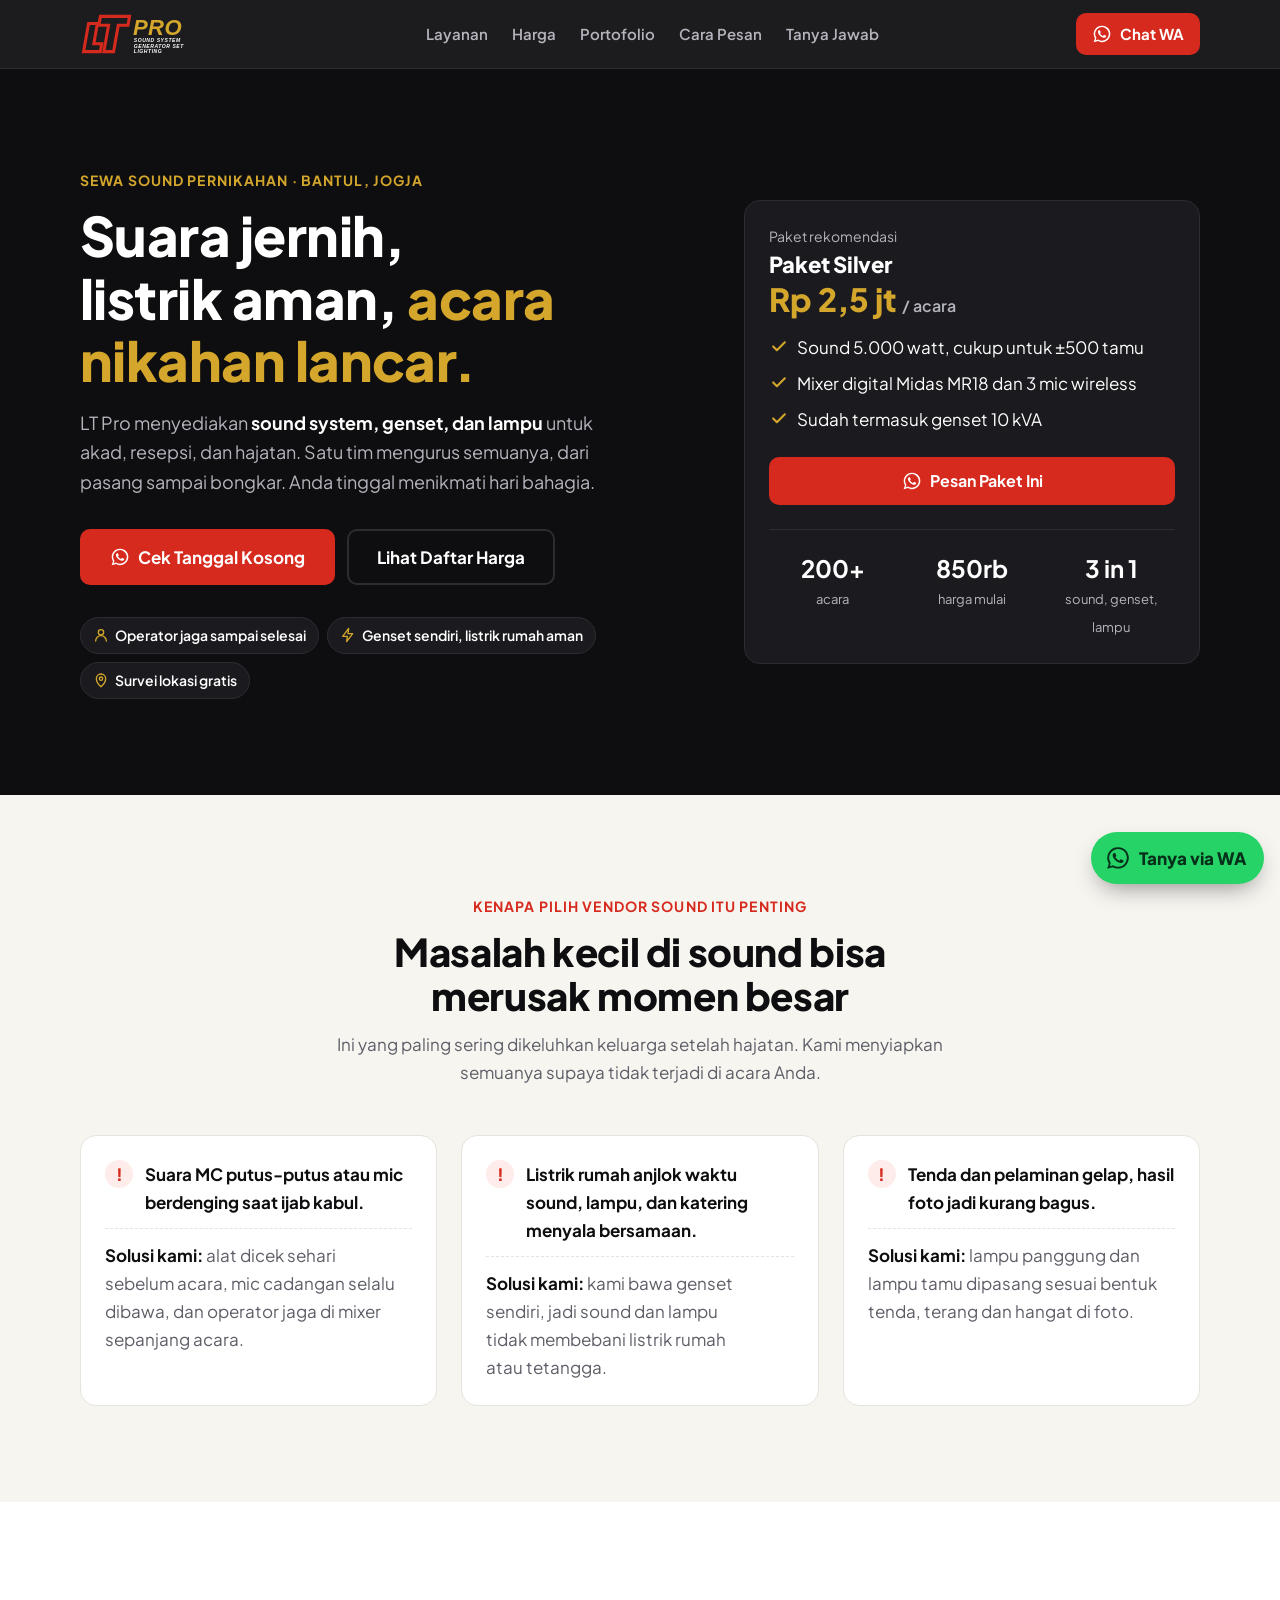
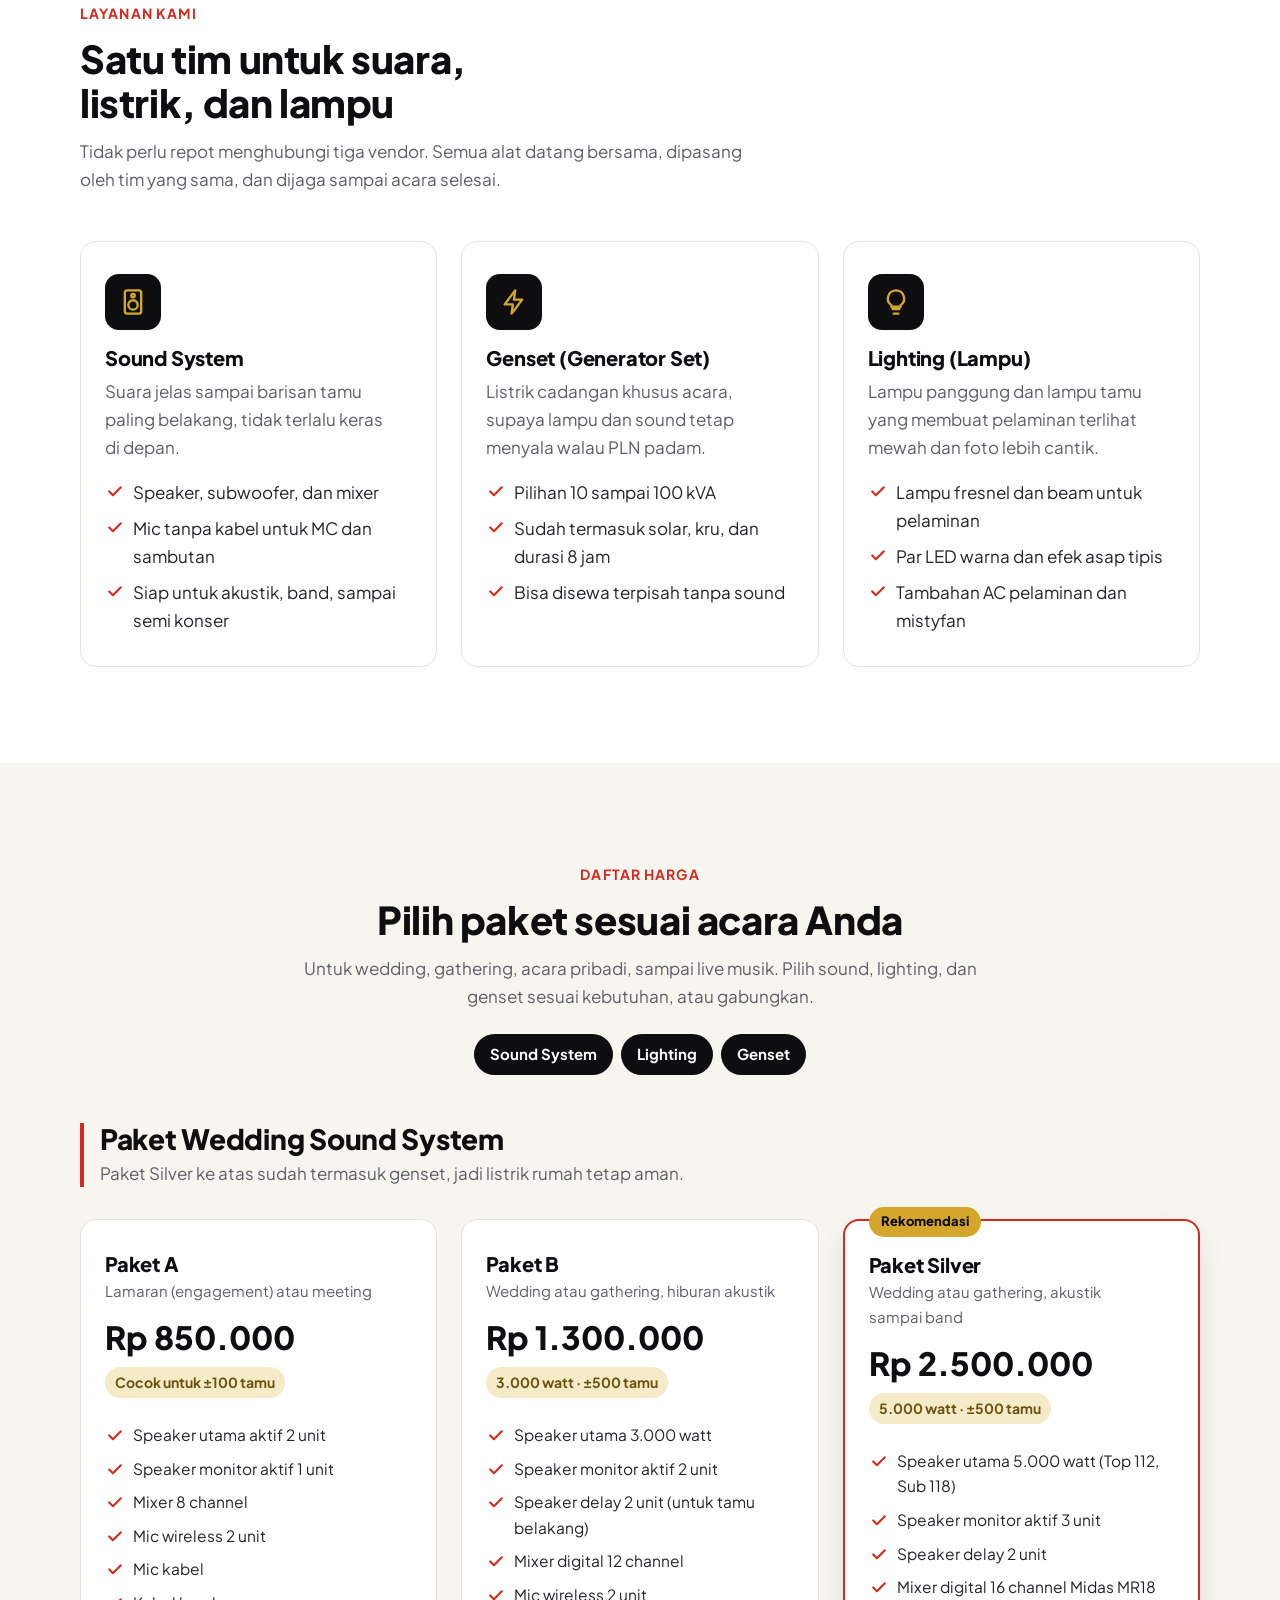
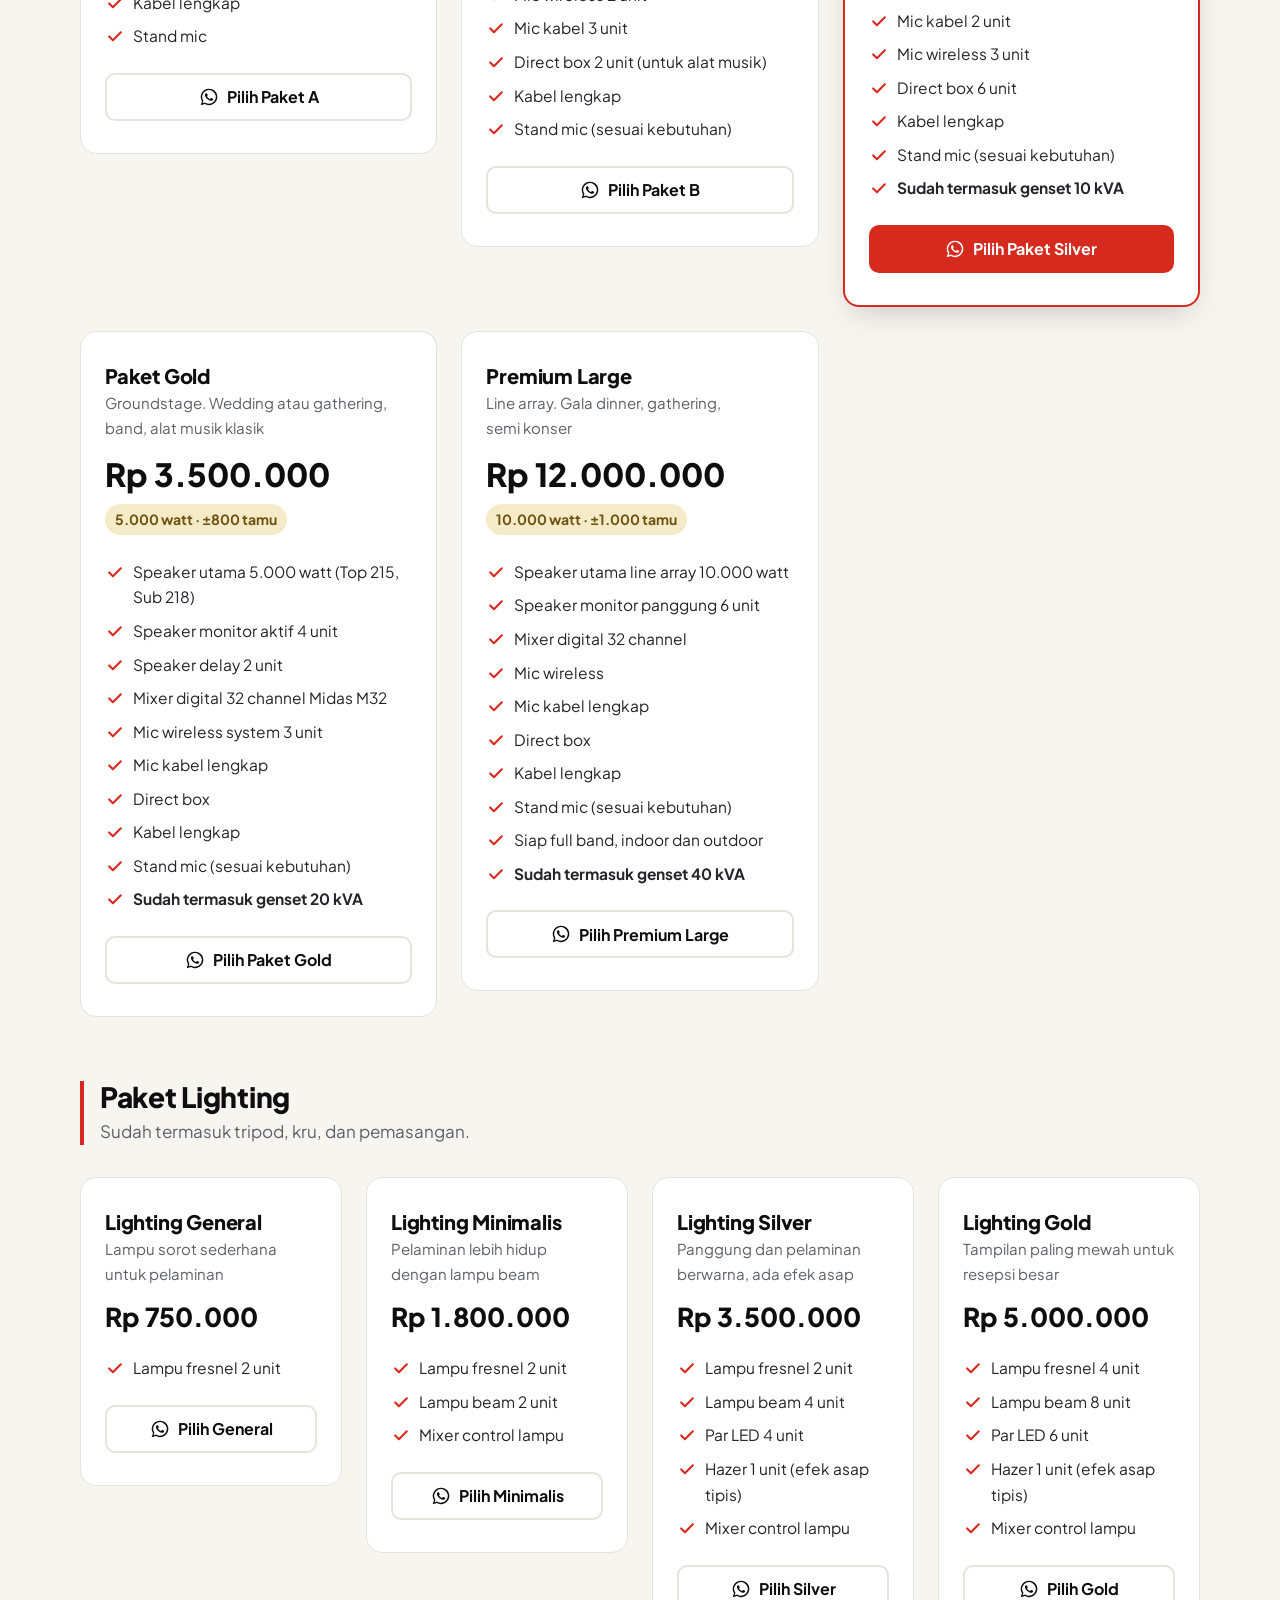
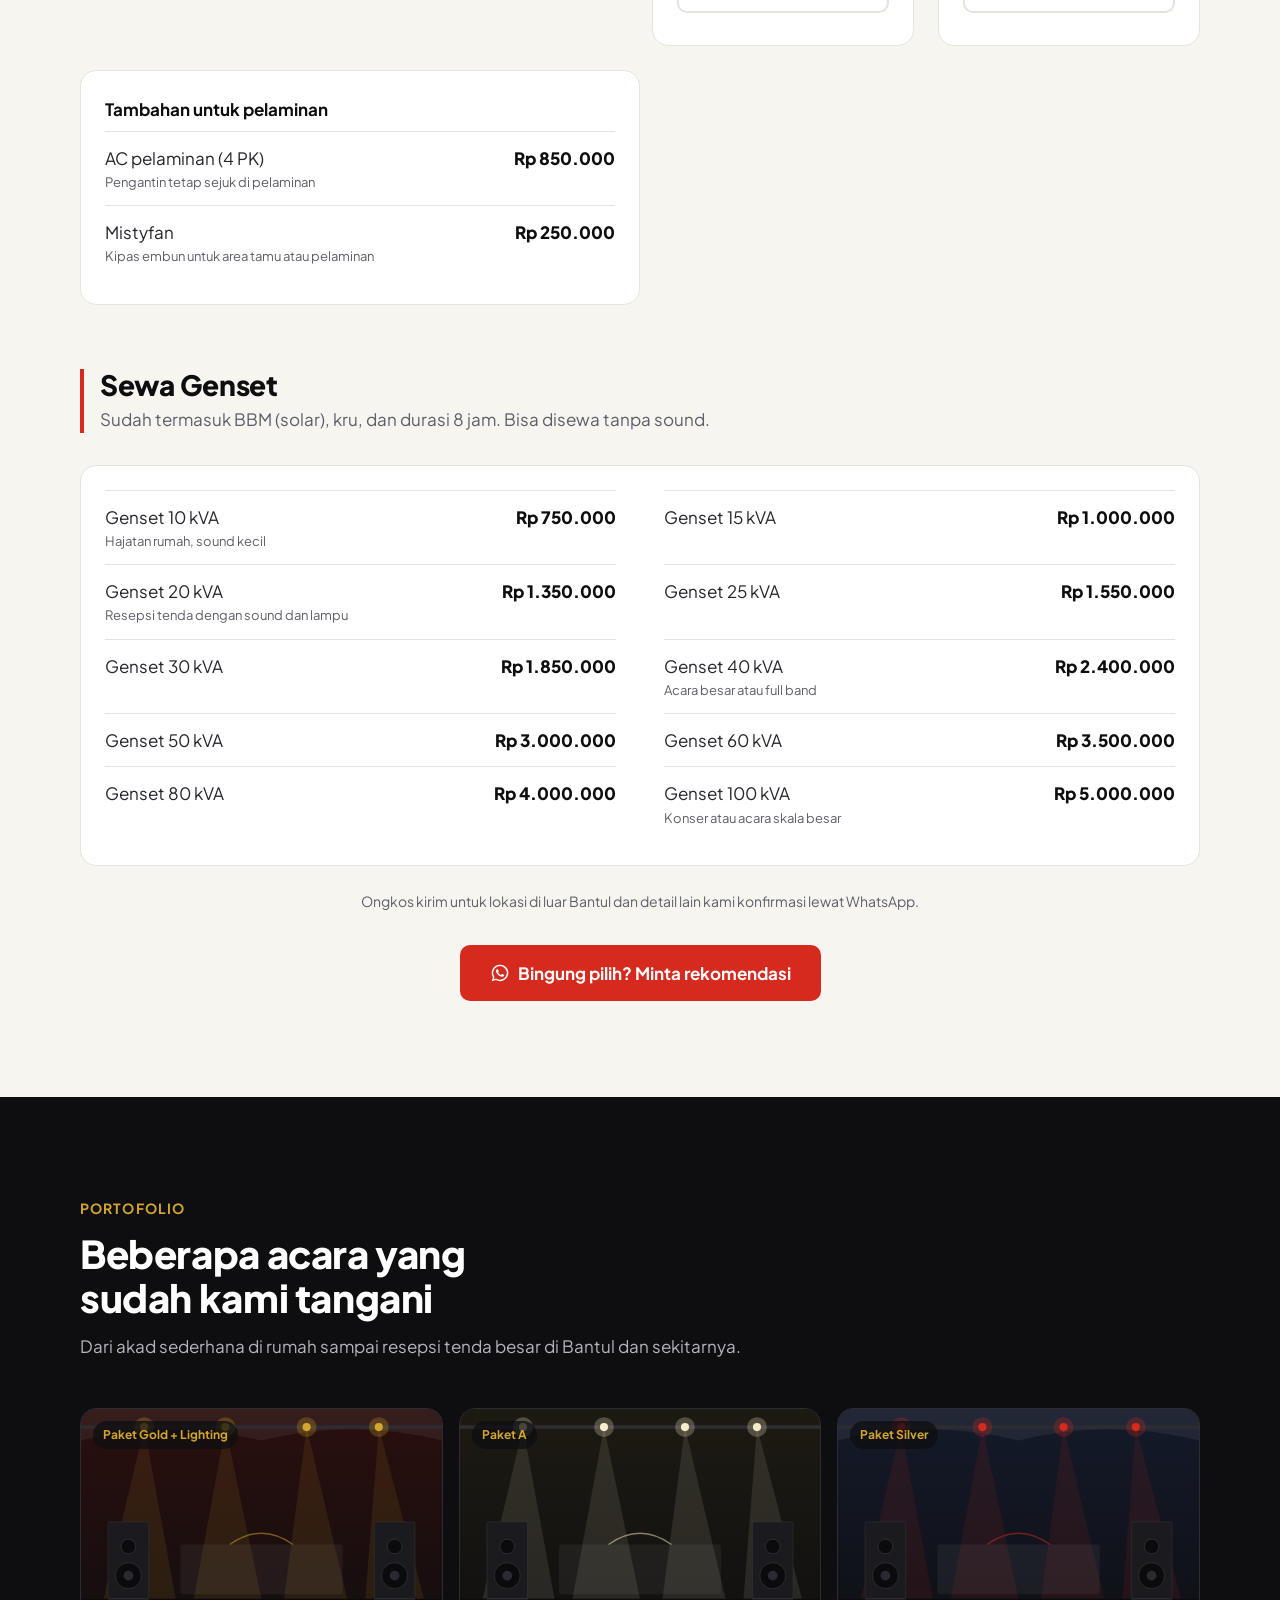
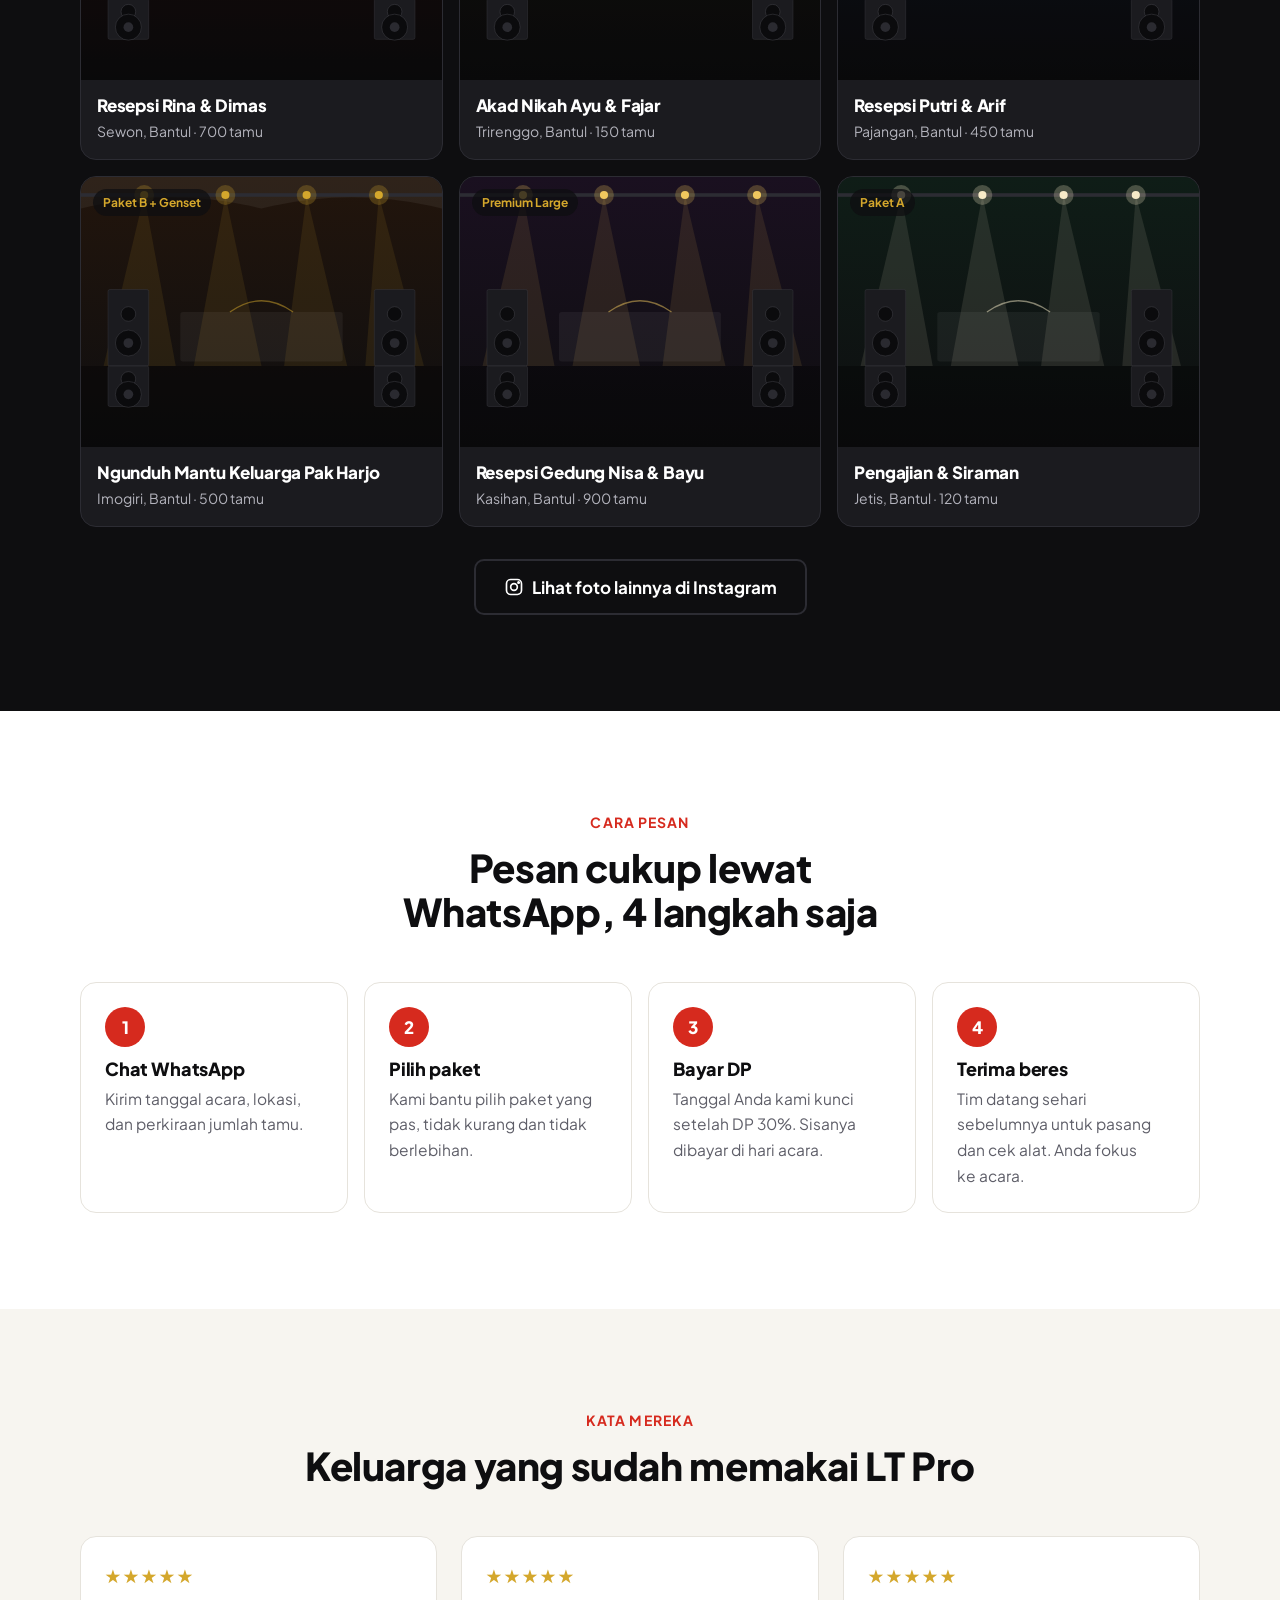
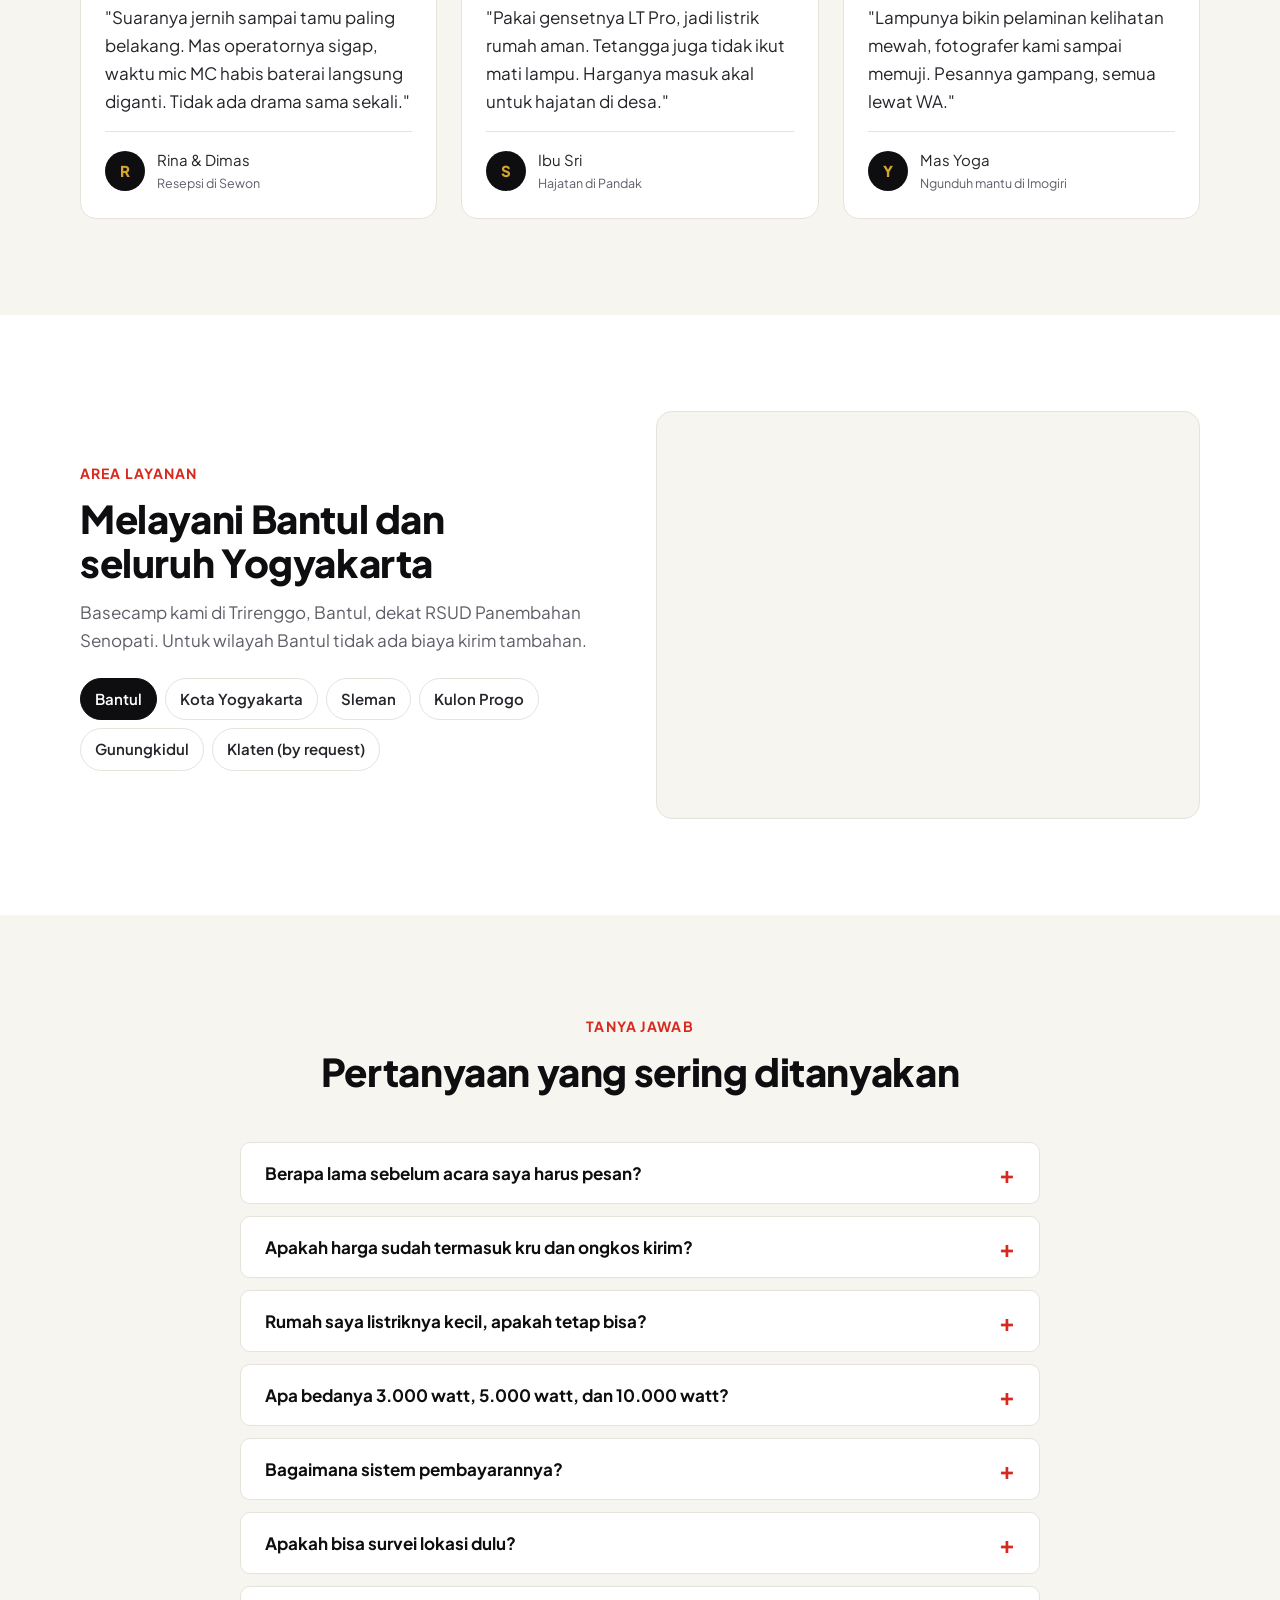
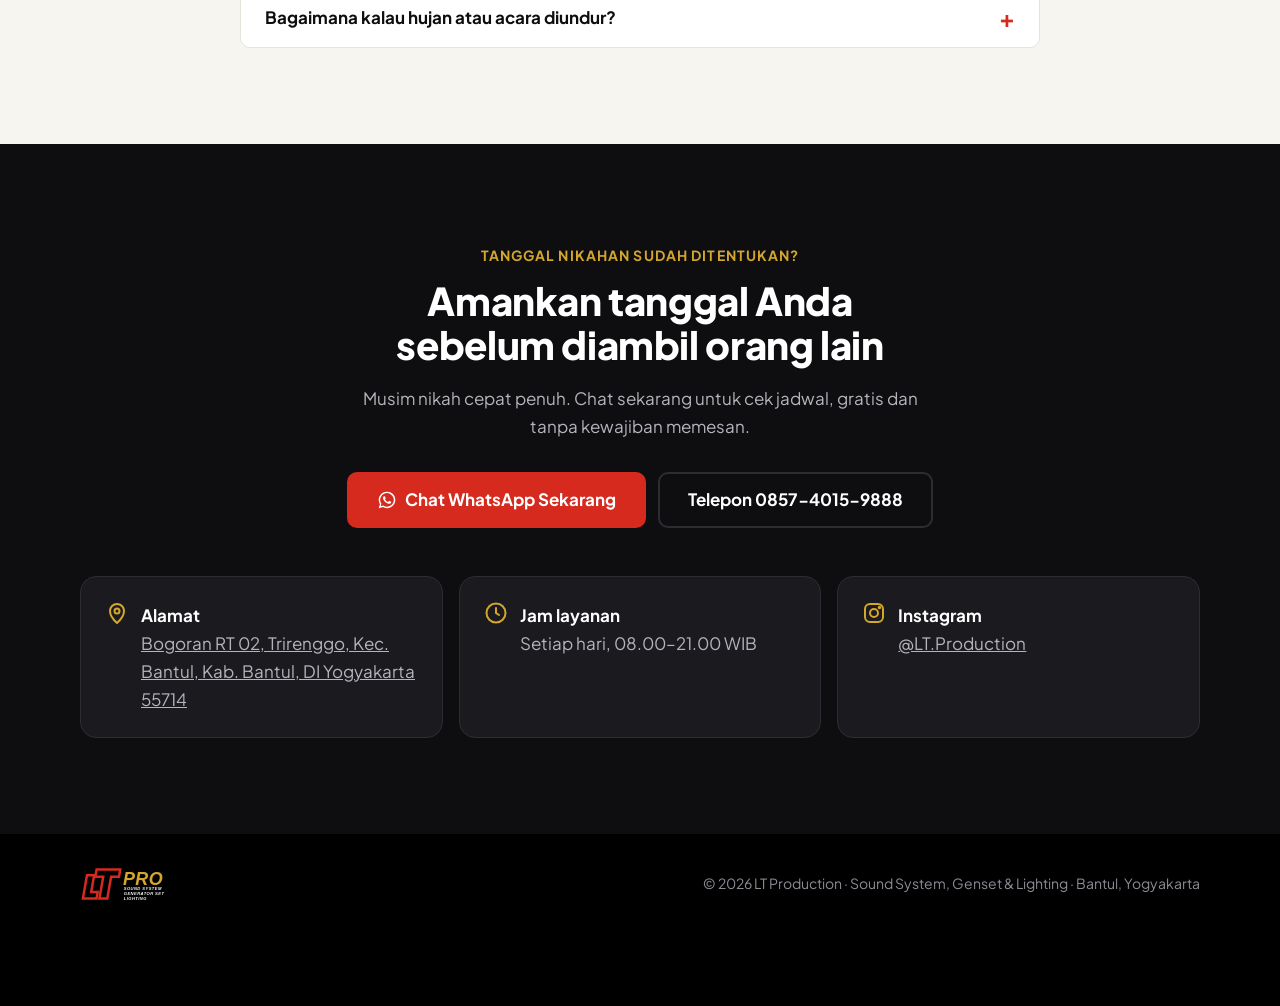
==== commit 7f2ce8ec: "feat(pricing): replace placeholder prices with official price list - five wedding sound packages: A," ====
--- a/index.html
+++ b/index.html
@@ -4,12 +4,93 @@
   <meta charset="utf-8">
   <meta name="viewport" content="width=device-width, initial-scale=1">
   <title>LT Pro — Sewa Sound System, Genset & Lighting Pernikahan di Bantul, Jogja</title>
+  <meta name="description" content="Sewa sound system, genset, dan lampu untuk akad, resepsi, dan hajatan di Bantul dan Yogyakarta. Paket sound mulai Rp 850 ribu, lighting mulai Rp 750 ribu, genset 10–100 kVA. Cek tanggal via WhatsApp 0857-4015-9888.">
+  <meta name="keywords" content="sewa sound system Bantul, sewa sound nikahan Jogja, sewa genset Bantul, sound hajatan Jogja, lighting pernikahan, LT Pro, LT Production">
+  <meta name="author" content="LT Production">
+  <meta name="robots" content="index, follow">
+  <meta name="theme-color" content="#0e0e10">
+  <meta name="format-detection" content="telephone=no">
+  <link rel="canonical" href="https://lavaruz.github.io/lt-production-lp/">
+
+  <!-- Geo (SEO lokal) -->
+  <meta name="geo.region" content="ID-YO">
+  <meta name="geo.placename" content="Bantul, Daerah Istimewa Yogyakarta">
+
+  <!-- Open Graph (Facebook, WhatsApp, Instagram) -->
+  <meta property="og:type" content="website">
+  <meta property="og:locale" content="id_ID">
+  <meta property="og:site_name" content="LT Pro">
+  <meta property="og:title" content="LT Pro — Sewa Sound, Genset & Lampu untuk Pernikahan">
+  <meta property="og:description" content="Suara jernih, listrik aman, acara nikahan lancar. Paket sound mulai Rp 850 ribu di Bantul dan Jogja. Chat WA 0857-4015-9888.">
+  <meta property="og:url" content="https://lavaruz.github.io/lt-production-lp/">
+  <meta property="og:image" content="https://lavaruz.github.io/lt-production-lp/assets/img/og-image.jpg">
+  <meta property="og:image:width" content="1200">
+  <meta property="og:image:height" content="630">
+  <meta property="og:image:alt" content="Logo LT Pro dan tulisan Sewa Sound System, Genset dan Lampu untuk Pernikahan">
+
+  <!-- Twitter / X -->
+  <meta name="twitter:card" content="summary_large_image">
+  <meta name="twitter:title" content="LT Pro — Sewa Sound, Genset & Lampu untuk Pernikahan">
+  <meta name="twitter:description" content="Paket sound pernikahan mulai Rp 850 ribu, lighting, dan sewa genset di Bantul dan Jogja.">
+  <meta name="twitter:image" content="https://lavaruz.github.io/lt-production-lp/assets/img/og-image.jpg">
+
+  <!-- Ikon -->
+  <link rel="icon" href="favicon.ico" sizes="any">
+  <link rel="icon" href="assets/img/favicon.svg" type="image/svg+xml">
+  <link rel="icon" href="assets/img/favicon-32.png" type="image/png" sizes="32x32">
+  <link rel="apple-touch-icon" href="assets/img/apple-touch-icon.png">
+  <link rel="manifest" href="site.webmanifest">
 
   <link rel="preconnect" href="https://fonts.googleapis.com">
   <link rel="preconnect" href="https://fonts.gstatic.com" crossorigin>
   <link href="https://fonts.googleapis.com/css2?family=Plus+Jakarta+Sans:ital,wght@0,400;0,600;0,700;0,800;1,800&display=swap" rel="stylesheet">
   <link rel="stylesheet" href="assets/css/tokens.css">
   <link rel="stylesheet" href="assets/css/styles.css">
+
+  <!-- Data terstruktur untuk Google (bisnis lokal) -->
+  <script type="application/ld+json">
+  {
+    "@context": "https://schema.org",
+    "@type": "LocalBusiness",
+    "@id": "https://lavaruz.github.io/lt-production-lp/#bisnis",
+    "name": "LT Production (LT Pro)",
+    "alternateName": ["LT Pro", "Nasir LT Pro"],
+    "description": "Sewa sound system, genset, dan lighting untuk pernikahan dan hajatan di Bantul dan Yogyakarta.",
+    "url": "https://lavaruz.github.io/lt-production-lp/",
+    "logo": "https://lavaruz.github.io/lt-production-lp/assets/img/icon-512.png",
+    "image": "https://lavaruz.github.io/lt-production-lp/assets/img/og-image.jpg",
+    "telephone": "+62-857-4015-9888",
+    "priceRange": "Rp 250.000 - Rp 12.000.000",
+    "address": {
+      "@type": "PostalAddress",
+      "streetAddress": "Bogoran RT 02, Trirenggo",
+      "addressLocality": "Kabupaten Bantul",
+      "addressRegion": "DI Yogyakarta",
+      "postalCode": "55714",
+      "addressCountry": "ID"
+    },
+    "areaServed": ["Bantul", "Kota Yogyakarta", "Sleman", "Kulon Progo", "Gunungkidul"],
+    "openingHoursSpecification": [{
+      "@type": "OpeningHoursSpecification",
+      "dayOfWeek": ["Monday", "Tuesday", "Wednesday", "Thursday", "Friday", "Saturday", "Sunday"],
+      "opens": "08:00",
+      "closes": "21:00"
+    }],
+    "sameAs": ["https://www.instagram.com/lt.production"],
+    "makesOffer": [
+      { "@type": "Offer", "name": "Sound System Paket A", "price": "850000", "priceCurrency": "IDR" },
+      { "@type": "Offer", "name": "Sound System Paket B", "price": "1300000", "priceCurrency": "IDR" },
+      { "@type": "Offer", "name": "Sound System Paket Silver", "price": "2500000", "priceCurrency": "IDR" },
+      { "@type": "Offer", "name": "Sound System Paket Gold", "price": "3500000", "priceCurrency": "IDR" },
+      { "@type": "Offer", "name": "Sound System Premium Large", "price": "12000000", "priceCurrency": "IDR" },
+      { "@type": "Offer", "name": "Lighting General", "price": "750000", "priceCurrency": "IDR" },
+      { "@type": "Offer", "name": "Lighting Minimalis", "price": "1800000", "priceCurrency": "IDR" },
+      { "@type": "Offer", "name": "Lighting Silver", "price": "3500000", "priceCurrency": "IDR" },
+      { "@type": "Offer", "name": "Lighting Gold", "price": "5000000", "priceCurrency": "IDR" },
+      { "@type": "Offer", "name": "Sewa Genset 10 kVA", "price": "750000", "priceCurrency": "IDR" }
+    ]
+  }
+  </script>
 </head>
 <body>
   <!-- Ikon (dipakai ulang dengan <use>) -->
@@ -68,21 +149,21 @@
           </ul>
         </div>
 
-        <aside class="hero-card" aria-label="Paket paling laris">
-          <p class="hero-card__label">Paket paling laris</p>
-          <h2 style="color:#fff;font-size:1.375rem;margin-top:4px">Paket Resepsi</h2>
-          <p class="hero-card__price">Rp 3,5 jt <small>/ hari</small></p>
+        <aside class="hero-card" aria-label="Paket rekomendasi">
+          <p class="hero-card__label">Paket rekomendasi</p>
+          <h2 style="color:#fff;font-size:1.375rem;margin-top:4px">Paket Silver</h2>
+          <p class="hero-card__price">Rp 2,5 jt <small>/ acara</small></p>
           <ul role="list">
-            <li><svg class="check" aria-hidden="true"><use href="#i-check"/></svg>Sound ±5.000 watt, cukup untuk 300–600 tamu</li>
-            <li><svg class="check" aria-hidden="true"><use href="#i-check"/></svg>4 mic tanpa kabel untuk MC, sambutan, dan hiburan</li>
-            <li><svg class="check" aria-hidden="true"><use href="#i-check"/></svg>Operator standby dari awal sampai akhir</li>
+            <li><svg class="check" aria-hidden="true"><use href="#i-check"/></svg>Sound 5.000 watt, cukup untuk ±500 tamu</li>
+            <li><svg class="check" aria-hidden="true"><use href="#i-check"/></svg>Mixer digital Midas MR18 dan 3 mic wireless</li>
+            <li><svg class="check" aria-hidden="true"><use href="#i-check"/></svg>Sudah termasuk genset 10 kVA</li>
           </ul>
-          <a class="btn btn-primary btn-block" href="https://wa.me/6285740159888" data-wa="Halo LT Pro, saya tertarik Paket Resepsi (Rp 3,5 jt). Tanggal acara: ... Lokasi: ..." target="_blank" rel="noopener">
+          <a class="btn btn-primary btn-block" href="https://wa.me/6285740159888" data-wa="Halo LT Pro, saya tertarik Paket Silver Sound (Rp 2.500.000). Tanggal acara: ... Lokasi: ..." target="_blank" rel="noopener">
             <svg aria-hidden="true"><use href="#i-wa"/></svg>Pesan Paket Ini
           </a>
           <div class="stats">
             <div><strong>200+</strong><span>acara</span></div>
-            <div><strong>2018</strong><span>mulai melayani</span></div>
+            <div><strong>850rb</strong><span>harga mulai</span></div>
             <div><strong>3 in 1</strong><span>sound, genset, lampu</span></div>
           </div>
         </aside>
@@ -130,7 +211,7 @@
             <ul role="list">
               <li><svg class="check" aria-hidden="true"><use href="#i-check"/></svg>Speaker, subwoofer, dan mixer</li>
               <li><svg class="check" aria-hidden="true"><use href="#i-check"/></svg>Mic tanpa kabel untuk MC dan sambutan</li>
-              <li><svg class="check" aria-hidden="true"><use href="#i-check"/></svg>Bisa untuk organ tunggal, campursari, atau band</li>
+              <li><svg class="check" aria-hidden="true"><use href="#i-check"/></svg>Siap untuk akustik, band, sampai semi konser</li>
             </ul>
           </article>
           <article class="card">
@@ -138,8 +219,8 @@
             <h3>Genset (Generator Set)</h3>
             <p>Listrik cadangan khusus acara, supaya lampu dan sound tetap menyala walau PLN padam.</p>
             <ul role="list">
-              <li><svg class="check" aria-hidden="true"><use href="#i-check"/></svg>Pilihan 5 sampai 40 kVA</li>
-              <li><svg class="check" aria-hidden="true"><use href="#i-check"/></svg>Tipe silent (senyap) untuk acara di rumah</li>
+              <li><svg class="check" aria-hidden="true"><use href="#i-check"/></svg>Pilihan 10 sampai 100 kVA</li>
+              <li><svg class="check" aria-hidden="true"><use href="#i-check"/></svg>Sudah termasuk solar, kru, dan durasi 8 jam</li>
               <li><svg class="check" aria-hidden="true"><use href="#i-check"/></svg>Bisa disewa terpisah tanpa sound</li>
             </ul>
           </article>
@@ -148,9 +229,9 @@
             <h3>Lighting (Lampu)</h3>
             <p>Lampu panggung dan lampu tamu yang membuat pelaminan terlihat mewah dan foto lebih cantik.</p>
             <ul role="list">
-              <li><svg class="check" aria-hidden="true"><use href="#i-check"/></svg>Lampu sorot LED untuk pelaminan</li>
-              <li><svg class="check" aria-hidden="true"><use href="#i-check"/></svg>Lampu warna hangat untuk area tamu</li>
-              <li><svg class="check" aria-hidden="true"><use href="#i-check"/></svg>Warna bisa disesuaikan tema dekorasi</li>
+              <li><svg class="check" aria-hidden="true"><use href="#i-check"/></svg>Lampu fresnel dan beam untuk pelaminan</li>
+              <li><svg class="check" aria-hidden="true"><use href="#i-check"/></svg>Par LED warna dan efek asap tipis</li>
+              <li><svg class="check" aria-hidden="true"><use href="#i-check"/></svg>Tambahan AC pelaminan dan mistyfan</li>
             </ul>
           </article>
         </div>
@@ -162,98 +243,221 @@
       <div class="container">
         <div class="section-head section-head--center">
           <span class="eyebrow">Daftar harga</span>
-          <h2 id="harga-title">Pilih paket sesuai jumlah tamu</h2>
-          <p>Harga sudah termasuk antar, pasang, bongkar, dan operator. Tidak ada biaya tersembunyi.</p>
-        </div>
-
-        <div class="plans">
-          <article class="plan">
-            <h3>Paket Akad</h3>
-            <p class="plan__for">Untuk akad nikah, pengajian, atau hajatan kecil</p>
-            <p class="plan__price"><small>Mulai</small>Rp 1.500.000</p>
-            <span class="plan__power">±2.000 watt · s.d. 200 tamu</span>
-            <ul role="list">
-              <li><svg class="check" aria-hidden="true"><use href="#i-check"/></svg>2 speaker aktif 15 inci</li>
-              <li><svg class="check" aria-hidden="true"><use href="#i-check"/></svg>1 subwoofer 18 inci</li>
+          <h2 id="harga-title">Pilih paket sesuai acara Anda</h2>
+          <p>Untuk wedding, gathering, acara pribadi, sampai live musik. Pilih sound, lighting, dan genset sesuai kebutuhan, atau gabungkan.</p>
+          <ul class="price-jump" role="list">
+            <li><a href="#harga-sound">Sound System</a></li>
+            <li><a href="#harga-lighting">Lighting</a></li>
+            <li><a href="#harga-genset">Genset</a></li>
+          </ul>
+        </div>
+
+        <div class="price-group" id="harga-sound">
+          <div class="price-group__head">
+            <h3>Paket Wedding Sound System</h3>
+            <p>Paket Silver ke atas sudah termasuk genset, jadi listrik rumah tetap aman.</p>
+          </div>
+          <div class="plans">
+          <article class="plan">
+            <h3>Paket A</h3>
+            <p class="plan__for">Lamaran (engagement) atau meeting</p>
+            <p class="plan__price">Rp 850.000</p>
+            <span class="plan__power">Cocok untuk ±100 tamu</span>
+            <ul role="list">
+              <li><svg class="check" aria-hidden="true"><use href="#i-check"/></svg>Speaker utama aktif 2 unit</li>
+              <li><svg class="check" aria-hidden="true"><use href="#i-check"/></svg>Speaker monitor aktif 1 unit</li>
               <li><svg class="check" aria-hidden="true"><use href="#i-check"/></svg>Mixer 8 channel</li>
-              <li><svg class="check" aria-hidden="true"><use href="#i-check"/></svg>2 mic tanpa kabel + 1 mic kabel</li>
-              <li><svg class="check" aria-hidden="true"><use href="#i-check"/></svg>Musik latar (instrumen Jawa / pop)</li>
-              <li><svg class="check" aria-hidden="true"><use href="#i-check"/></svg>1 operator standby</li>
-            </ul>
-            <a class="btn btn-ghost btn-block" href="https://wa.me/6285740159888" data-wa="Halo LT Pro, saya tertarik Paket Akad (Rp 1.500.000). Tanggal acara: ... Lokasi: ..." target="_blank" rel="noopener">
-              <svg aria-hidden="true"><use href="#i-wa"/></svg>Pilih Paket Akad
-            </a>
-          </article>
-
+              <li><svg class="check" aria-hidden="true"><use href="#i-check"/></svg>Mic wireless 2 unit</li>
+              <li><svg class="check" aria-hidden="true"><use href="#i-check"/></svg>Mic kabel</li>
+              <li><svg class="check" aria-hidden="true"><use href="#i-check"/></svg>Kabel lengkap</li>
+              <li><svg class="check" aria-hidden="true"><use href="#i-check"/></svg>Stand mic</li>
+            </ul>
+            <a class="btn btn-ghost btn-block" href="https://wa.me/6285740159888" data-wa="Halo LT Pro, saya tertarik Paket A Sound (Rp 850.000). Tanggal acara: ... Lokasi: ..." target="_blank" rel="noopener">
+              <svg aria-hidden="true"><use href="#i-wa"/></svg>Pilih Paket A
+            </a>
+          </article>
+          <article class="plan">
+            <h3>Paket B</h3>
+            <p class="plan__for">Wedding atau gathering, hiburan akustik</p>
+            <p class="plan__price">Rp 1.300.000</p>
+            <span class="plan__power">3.000 watt · ±500 tamu</span>
+            <ul role="list">
+              <li><svg class="check" aria-hidden="true"><use href="#i-check"/></svg>Speaker utama 3.000 watt</li>
+              <li><svg class="check" aria-hidden="true"><use href="#i-check"/></svg>Speaker monitor aktif 2 unit</li>
+              <li><svg class="check" aria-hidden="true"><use href="#i-check"/></svg>Speaker delay 2 unit (untuk tamu belakang)</li>
+              <li><svg class="check" aria-hidden="true"><use href="#i-check"/></svg>Mixer digital 12 channel</li>
+              <li><svg class="check" aria-hidden="true"><use href="#i-check"/></svg>Mic wireless 2 unit</li>
+              <li><svg class="check" aria-hidden="true"><use href="#i-check"/></svg>Mic kabel 3 unit</li>
+              <li><svg class="check" aria-hidden="true"><use href="#i-check"/></svg>Direct box 2 unit (untuk alat musik)</li>
+              <li><svg class="check" aria-hidden="true"><use href="#i-check"/></svg>Kabel lengkap</li>
+              <li><svg class="check" aria-hidden="true"><use href="#i-check"/></svg>Stand mic (sesuai kebutuhan)</li>
+            </ul>
+            <a class="btn btn-ghost btn-block" href="https://wa.me/6285740159888" data-wa="Halo LT Pro, saya tertarik Paket B Sound (Rp 1.300.000). Tanggal acara: ... Lokasi: ..." target="_blank" rel="noopener">
+              <svg aria-hidden="true"><use href="#i-wa"/></svg>Pilih Paket B
+            </a>
+          </article>
           <article class="plan is-popular">
-            <span class="plan__badge">Paling Laris</span>
-            <h3>Paket Resepsi</h3>
-            <p class="plan__for">Untuk resepsi di rumah atau tenda</p>
-            <p class="plan__price"><small>Mulai</small>Rp 3.500.000</p>
-            <span class="plan__power">±5.000 watt · 300–600 tamu</span>
-            <ul role="list">
-              <li><svg class="check" aria-hidden="true"><use href="#i-check"/></svg>4 speaker 15 inci</li>
-              <li><svg class="check" aria-hidden="true"><use href="#i-check"/></svg>2 subwoofer 18 inci</li>
-              <li><svg class="check" aria-hidden="true"><use href="#i-check"/></svg>Mixer digital 16 channel</li>
-              <li><svg class="check" aria-hidden="true"><use href="#i-check"/></svg>4 mic tanpa kabel</li>
-              <li><svg class="check" aria-hidden="true"><use href="#i-check"/></svg>1 speaker monitor untuk pengisi acara</li>
-              <li><svg class="check" aria-hidden="true"><use href="#i-check"/></svg>4 lampu sorot pelaminan</li>
-              <li><svg class="check" aria-hidden="true"><use href="#i-check"/></svg>1 operator standby</li>
-            </ul>
-            <a class="btn btn-primary btn-block" href="https://wa.me/6285740159888" data-wa="Halo LT Pro, saya tertarik Paket Resepsi (Rp 3.500.000). Tanggal acara: ... Lokasi: ..." target="_blank" rel="noopener">
-              <svg aria-hidden="true"><use href="#i-wa"/></svg>Pilih Paket Resepsi
-            </a>
-          </article>
-
-          <article class="plan">
-            <h3>Paket Lengkap</h3>
-            <p class="plan__for">Sound + lampu + genset, tinggal terima beres</p>
-            <p class="plan__price"><small>Mulai</small>Rp 6.500.000</p>
-            <span class="plan__power">±8.000 watt · 500–1.000 tamu</span>
-            <ul role="list">
-              <li><svg class="check" aria-hidden="true"><use href="#i-check"/></svg>6 speaker + 4 subwoofer 18 inci</li>
-              <li><svg class="check" aria-hidden="true"><use href="#i-check"/></svg>Mixer digital 24 channel</li>
-              <li><svg class="check" aria-hidden="true"><use href="#i-check"/></svg>6 mic tanpa kabel</li>
-              <li><svg class="check" aria-hidden="true"><use href="#i-check"/></svg>Lampu panggung 8 titik + lampu tamu</li>
-              <li><svg class="check" aria-hidden="true"><use href="#i-check"/></svg>Genset silent 20 kVA + solar</li>
-              <li><svg class="check" aria-hidden="true"><use href="#i-check"/></svg>Siap untuk band atau organ tunggal</li>
-              <li><svg class="check" aria-hidden="true"><use href="#i-check"/></svg>2 operator standby</li>
-            </ul>
-            <a class="btn btn-ghost btn-block" href="https://wa.me/6285740159888" data-wa="Halo LT Pro, saya tertarik Paket Lengkap (Rp 6.500.000). Tanggal acara: ... Lokasi: ..." target="_blank" rel="noopener">
-              <svg aria-hidden="true"><use href="#i-wa"/></svg>Pilih Paket Lengkap
-            </a>
-          </article>
-        </div>
-
-        <p class="price-note">Harga untuk 1 hari (maksimal 12 jam) di wilayah Kabupaten Bantul. Di luar Bantul ada tambahan ongkos kirim, kami hitungkan saat chat.</p>
-
-        <div class="extras">
+            <span class="plan__badge">Rekomendasi</span>
+            <h3>Paket Silver</h3>
+            <p class="plan__for">Wedding atau gathering, akustik sampai band</p>
+            <p class="plan__price">Rp 2.500.000</p>
+            <span class="plan__power">5.000 watt · ±500 tamu</span>
+            <ul role="list">
+              <li><svg class="check" aria-hidden="true"><use href="#i-check"/></svg>Speaker utama 5.000 watt (Top 112, Sub 118)</li>
+              <li><svg class="check" aria-hidden="true"><use href="#i-check"/></svg>Speaker monitor aktif 3 unit</li>
+              <li><svg class="check" aria-hidden="true"><use href="#i-check"/></svg>Speaker delay 2 unit</li>
+              <li><svg class="check" aria-hidden="true"><use href="#i-check"/></svg>Mixer digital 16 channel Midas MR18</li>
+              <li><svg class="check" aria-hidden="true"><use href="#i-check"/></svg>Mic kabel 2 unit</li>
+              <li><svg class="check" aria-hidden="true"><use href="#i-check"/></svg>Mic wireless 3 unit</li>
+              <li><svg class="check" aria-hidden="true"><use href="#i-check"/></svg>Direct box 6 unit</li>
+              <li><svg class="check" aria-hidden="true"><use href="#i-check"/></svg>Kabel lengkap</li>
+              <li><svg class="check" aria-hidden="true"><use href="#i-check"/></svg>Stand mic (sesuai kebutuhan)</li>
+              <li><svg class="check" aria-hidden="true"><use href="#i-check"/></svg><strong>Sudah termasuk genset 10 kVA</strong></li>
+            </ul>
+            <a class="btn btn-primary btn-block" href="https://wa.me/6285740159888" data-wa="Halo LT Pro, saya tertarik Paket Silver Sound (Rp 2.500.000). Tanggal acara: ... Lokasi: ..." target="_blank" rel="noopener">
+              <svg aria-hidden="true"><use href="#i-wa"/></svg>Pilih Paket Silver
+            </a>
+          </article>
+          <article class="plan">
+            <h3>Paket Gold</h3>
+            <p class="plan__for">Groundstage. Wedding atau gathering, band, alat musik klasik</p>
+            <p class="plan__price">Rp 3.500.000</p>
+            <span class="plan__power">5.000 watt · ±800 tamu</span>
+            <ul role="list">
+              <li><svg class="check" aria-hidden="true"><use href="#i-check"/></svg>Speaker utama 5.000 watt (Top 215, Sub 218)</li>
+              <li><svg class="check" aria-hidden="true"><use href="#i-check"/></svg>Speaker monitor aktif 4 unit</li>
+              <li><svg class="check" aria-hidden="true"><use href="#i-check"/></svg>Speaker delay 2 unit</li>
+              <li><svg class="check" aria-hidden="true"><use href="#i-check"/></svg>Mixer digital 32 channel Midas M32</li>
+              <li><svg class="check" aria-hidden="true"><use href="#i-check"/></svg>Mic wireless system 3 unit</li>
+              <li><svg class="check" aria-hidden="true"><use href="#i-check"/></svg>Mic kabel lengkap</li>
+              <li><svg class="check" aria-hidden="true"><use href="#i-check"/></svg>Direct box</li>
+              <li><svg class="check" aria-hidden="true"><use href="#i-check"/></svg>Kabel lengkap</li>
+              <li><svg class="check" aria-hidden="true"><use href="#i-check"/></svg>Stand mic (sesuai kebutuhan)</li>
+              <li><svg class="check" aria-hidden="true"><use href="#i-check"/></svg><strong>Sudah termasuk genset 20 kVA</strong></li>
+            </ul>
+            <a class="btn btn-ghost btn-block" href="https://wa.me/6285740159888" data-wa="Halo LT Pro, saya tertarik Paket Gold Sound (Rp 3.500.000). Tanggal acara: ... Lokasi: ..." target="_blank" rel="noopener">
+              <svg aria-hidden="true"><use href="#i-wa"/></svg>Pilih Paket Gold
+            </a>
+          </article>
+          <article class="plan">
+            <h3>Premium Large</h3>
+            <p class="plan__for">Line array. Gala dinner, gathering, semi konser</p>
+            <p class="plan__price">Rp 12.000.000</p>
+            <span class="plan__power">10.000 watt · ±1.000 tamu</span>
+            <ul role="list">
+              <li><svg class="check" aria-hidden="true"><use href="#i-check"/></svg>Speaker utama line array 10.000 watt</li>
+              <li><svg class="check" aria-hidden="true"><use href="#i-check"/></svg>Speaker monitor panggung 6 unit</li>
+              <li><svg class="check" aria-hidden="true"><use href="#i-check"/></svg>Mixer digital 32 channel</li>
+              <li><svg class="check" aria-hidden="true"><use href="#i-check"/></svg>Mic wireless</li>
+              <li><svg class="check" aria-hidden="true"><use href="#i-check"/></svg>Mic kabel lengkap</li>
+              <li><svg class="check" aria-hidden="true"><use href="#i-check"/></svg>Direct box</li>
+              <li><svg class="check" aria-hidden="true"><use href="#i-check"/></svg>Kabel lengkap</li>
+              <li><svg class="check" aria-hidden="true"><use href="#i-check"/></svg>Stand mic (sesuai kebutuhan)</li>
+              <li><svg class="check" aria-hidden="true"><use href="#i-check"/></svg>Siap full band, indoor dan outdoor</li>
+              <li><svg class="check" aria-hidden="true"><use href="#i-check"/></svg><strong>Sudah termasuk genset 40 kVA</strong></li>
+            </ul>
+            <a class="btn btn-ghost btn-block" href="https://wa.me/6285740159888" data-wa="Halo LT Pro, saya tertarik Paket Premium Large Sound (Rp 12.000.000). Tanggal acara: ... Lokasi: ..." target="_blank" rel="noopener">
+              <svg aria-hidden="true"><use href="#i-wa"/></svg>Pilih Premium Large
+            </a>
+          </article>
+          </div>
+        </div>
+
+        <div class="price-group" id="harga-lighting">
+          <div class="price-group__head">
+            <h3>Paket Lighting</h3>
+            <p>Sudah termasuk tripod, kru, dan pemasangan.</p>
+          </div>
+          <div class="plans plans--4">
+          <article class="plan">
+            <h3>Lighting General</h3>
+            <p class="plan__for">Lampu sorot sederhana untuk pelaminan</p>
+            <p class="plan__price">Rp 750.000</p>
+            <ul role="list">
+              <li><svg class="check" aria-hidden="true"><use href="#i-check"/></svg>Lampu fresnel 2 unit</li>
+            </ul>
+            <a class="btn btn-ghost btn-block" href="https://wa.me/6285740159888" data-wa="Halo LT Pro, saya tertarik Lighting General (Rp 750.000). Tanggal acara: ... Lokasi: ..." target="_blank" rel="noopener">
+              <svg aria-hidden="true"><use href="#i-wa"/></svg>Pilih General
+            </a>
+          </article>
+          <article class="plan">
+            <h3>Lighting Minimalis</h3>
+            <p class="plan__for">Pelaminan lebih hidup dengan lampu beam</p>
+            <p class="plan__price">Rp 1.800.000</p>
+            <ul role="list">
+              <li><svg class="check" aria-hidden="true"><use href="#i-check"/></svg>Lampu fresnel 2 unit</li>
+              <li><svg class="check" aria-hidden="true"><use href="#i-check"/></svg>Lampu beam 2 unit</li>
+              <li><svg class="check" aria-hidden="true"><use href="#i-check"/></svg>Mixer control lampu</li>
+            </ul>
+            <a class="btn btn-ghost btn-block" href="https://wa.me/6285740159888" data-wa="Halo LT Pro, saya tertarik Lighting Minimalis (Rp 1.800.000). Tanggal acara: ... Lokasi: ..." target="_blank" rel="noopener">
+              <svg aria-hidden="true"><use href="#i-wa"/></svg>Pilih Minimalis
+            </a>
+          </article>
+          <article class="plan">
+            <h3>Lighting Silver</h3>
+            <p class="plan__for">Panggung dan pelaminan berwarna, ada efek asap</p>
+            <p class="plan__price">Rp 3.500.000</p>
+            <ul role="list">
+              <li><svg class="check" aria-hidden="true"><use href="#i-check"/></svg>Lampu fresnel 2 unit</li>
+              <li><svg class="check" aria-hidden="true"><use href="#i-check"/></svg>Lampu beam 4 unit</li>
+              <li><svg class="check" aria-hidden="true"><use href="#i-check"/></svg>Par LED 4 unit</li>
+              <li><svg class="check" aria-hidden="true"><use href="#i-check"/></svg>Hazer 1 unit (efek asap tipis)</li>
+              <li><svg class="check" aria-hidden="true"><use href="#i-check"/></svg>Mixer control lampu</li>
+            </ul>
+            <a class="btn btn-ghost btn-block" href="https://wa.me/6285740159888" data-wa="Halo LT Pro, saya tertarik Lighting Silver (Rp 3.500.000). Tanggal acara: ... Lokasi: ..." target="_blank" rel="noopener">
+              <svg aria-hidden="true"><use href="#i-wa"/></svg>Pilih Silver
+            </a>
+          </article>
+          <article class="plan">
+            <h3>Lighting Gold</h3>
+            <p class="plan__for">Tampilan paling mewah untuk resepsi besar</p>
+            <p class="plan__price">Rp 5.000.000</p>
+            <ul role="list">
+              <li><svg class="check" aria-hidden="true"><use href="#i-check"/></svg>Lampu fresnel 4 unit</li>
+              <li><svg class="check" aria-hidden="true"><use href="#i-check"/></svg>Lampu beam 8 unit</li>
+              <li><svg class="check" aria-hidden="true"><use href="#i-check"/></svg>Par LED 6 unit</li>
+              <li><svg class="check" aria-hidden="true"><use href="#i-check"/></svg>Hazer 1 unit (efek asap tipis)</li>
+              <li><svg class="check" aria-hidden="true"><use href="#i-check"/></svg>Mixer control lampu</li>
+            </ul>
+            <a class="btn btn-ghost btn-block" href="https://wa.me/6285740159888" data-wa="Halo LT Pro, saya tertarik Lighting Gold (Rp 5.000.000). Tanggal acara: ... Lokasi: ..." target="_blank" rel="noopener">
+              <svg aria-hidden="true"><use href="#i-wa"/></svg>Pilih Gold
+            </a>
+          </article>
+          </div>
+          <div class="price-box price-box--inline">
+            <h4>Tambahan untuk pelaminan</h4>
+            <ul class="price-list" role="list">
+              <li><span>AC pelaminan (4 PK)<small>Pengantin tetap sejuk di pelaminan</small></span><span>Rp 850.000</span></li>
+              <li><span>Mistyfan<small>Kipas embun untuk area tamu atau pelaminan</small></span><span>Rp 250.000</span></li>
+            </ul>
+          </div>
+        </div>
+
+        <div class="price-group" id="harga-genset">
+          <div class="price-group__head">
+            <h3>Sewa Genset</h3>
+            <p>Sudah termasuk BBM (solar), kru, dan durasi 8 jam. Bisa disewa tanpa sound.</p>
+          </div>
           <div class="price-box">
-            <h3>Sewa genset saja</h3>
-            <p>Sudah termasuk solar 12 jam, kabel, dan petugas. Bingung pilih? Hajatan di rumah biasanya cukup 10 kVA.</p>
-            <ul class="price-list" role="list">
-              <li><span>Genset 5 kVA<small>Akad kecil, lampu dan sound ringan</small></span><span>Rp 500.000</span></li>
-              <li><span>Genset 10 kVA<small>Hajatan rumah, paling sering dipilih</small></span><span>Rp 850.000</span></li>
-              <li><span>Genset silent 20 kVA<small>Resepsi tenda besar, suara mesin senyap</small></span><span>Rp 1.500.000</span></li>
-              <li><span>Genset silent 40 kVA<small>Gedung, band, atau acara besar</small></span><span>Rp 2.500.000</span></li>
-            </ul>
-          </div>
-          <div class="price-box">
-            <h3>Tambahan (bisa dipilih)</h3>
-            <p>Tambahkan ke paket mana saja sesuai kebutuhan acara Anda.</p>
-            <ul class="price-list" role="list">
-              <li><span>Mic tanpa kabel<small>Per unit</small></span><span>Rp 75.000</span></li>
-              <li><span>Speaker tambahan<small>Untuk dapur, area parkir, atau tamu belakang</small></span><span>Rp 250.000</span></li>
-              <li><span>Subwoofer 18 inci<small>Bass lebih terasa untuk hiburan</small></span><span>Rp 300.000</span></li>
-              <li><span>Lampu tamu<small>10 titik lampu hangat di area tenda</small></span><span>Rp 300.000</span></li>
-              <li><span>Lampu sorot LED<small>Per titik</small></span><span>Rp 60.000</span></li>
-              <li><span>Hari kedua (ngunduh mantu)<small>Alat tetap di lokasi</small></span><span>Diskon 30%</span></li>
-            </ul>
-          </div>
-        </div>
+            <ul class="price-list price-list--cols" role="list">
+              <li><span>Genset 10 kVA<small>Hajatan rumah, sound kecil</small></span><span>Rp 750.000</span></li>
+              <li><span>Genset 15 kVA</span><span>Rp 1.000.000</span></li>
+              <li><span>Genset 20 kVA<small>Resepsi tenda dengan sound dan lampu</small></span><span>Rp 1.350.000</span></li>
+              <li><span>Genset 25 kVA</span><span>Rp 1.550.000</span></li>
+              <li><span>Genset 30 kVA</span><span>Rp 1.850.000</span></li>
+              <li><span>Genset 40 kVA<small>Acara besar atau full band</small></span><span>Rp 2.400.000</span></li>
+              <li><span>Genset 50 kVA</span><span>Rp 3.000.000</span></li>
+              <li><span>Genset 60 kVA</span><span>Rp 3.500.000</span></li>
+              <li><span>Genset 80 kVA</span><span>Rp 4.000.000</span></li>
+              <li><span>Genset 100 kVA<small>Konser atau acara skala besar</small></span><span>Rp 5.000.000</span></li>
+            </ul>
+          </div>
+        </div>
+
+        <p class="price-note">Ongkos kirim untuk lokasi di luar Bantul dan detail lain kami konfirmasi lewat WhatsApp.</p>
 
         <div class="portfolio-cta">
-          <a class="btn btn-primary btn-lg" href="https://wa.me/6285740159888" data-wa="Halo LT Pro, saya mau minta rekomendasi paket. Jumlah tamu: ... Lokasi: ... Tanggal: ..." target="_blank" rel="noopener">
+          <a class="btn btn-primary btn-lg" href="https://wa.me/6285740159888" data-wa="Halo LT Pro, saya mau minta rekomendasi paket. Jenis acara: ... Jumlah tamu: ... Lokasi: ... Tanggal: ..." target="_blank" rel="noopener">
             <svg aria-hidden="true"><use href="#i-wa"/></svg>Bingung pilih? Minta rekomendasi
           </a>
         </div>
@@ -270,32 +474,32 @@
         </div>
         <div class="portfolio">
           <article class="work">
-            <div class="work__img"><img src="assets/img/portfolio/resepsi-sewon.svg" alt="Panggung resepsi dengan speaker di kiri dan kanan" loading="lazy" width="800" height="600"><span class="work__tag">Paket Lengkap</span></div>
+            <div class="work__img"><img src="assets/img/portfolio/resepsi-sewon.svg" alt="Panggung resepsi dengan speaker di kiri dan kanan" loading="lazy" width="800" height="600"><span class="work__tag">Paket Gold + Lighting</span></div>
             <div class="work__body"><h3>Resepsi Rina &amp; Dimas</h3><p>Sewon, Bantul · 700 tamu</p></div>
           </article>
           <article class="work">
-            <div class="work__img"><img src="assets/img/portfolio/akad-bantul.svg" alt="Area akad nikah dengan lampu hangat" loading="lazy" width="800" height="600"><span class="work__tag">Paket Akad</span></div>
+            <div class="work__img"><img src="assets/img/portfolio/akad-bantul.svg" alt="Area akad nikah dengan lampu hangat" loading="lazy" width="800" height="600"><span class="work__tag">Paket A</span></div>
             <div class="work__body"><h3>Akad Nikah Ayu &amp; Fajar</h3><p>Trirenggo, Bantul · 150 tamu</p></div>
           </article>
           <article class="work">
-            <div class="work__img"><img src="assets/img/portfolio/resepsi-pajangan.svg" alt="Tenda resepsi dengan lampu panggung merah" loading="lazy" width="800" height="600"><span class="work__tag">Paket Resepsi</span></div>
+            <div class="work__img"><img src="assets/img/portfolio/resepsi-pajangan.svg" alt="Tenda resepsi dengan lampu panggung merah" loading="lazy" width="800" height="600"><span class="work__tag">Paket Silver</span></div>
             <div class="work__body"><h3>Resepsi Putri &amp; Arif</h3><p>Pajangan, Bantul · 450 tamu</p></div>
           </article>
           <article class="work">
-            <div class="work__img"><img src="assets/img/portfolio/ngunduh-mantu-imogiri.svg" alt="Acara ngunduh mantu di tenda" loading="lazy" width="800" height="600"><span class="work__tag">Paket Resepsi + Genset</span></div>
+            <div class="work__img"><img src="assets/img/portfolio/ngunduh-mantu-imogiri.svg" alt="Acara ngunduh mantu di tenda" loading="lazy" width="800" height="600"><span class="work__tag">Paket B + Genset</span></div>
             <div class="work__body"><h3>Ngunduh Mantu Keluarga Pak Harjo</h3><p>Imogiri, Bantul · 500 tamu</p></div>
           </article>
           <article class="work">
-            <div class="work__img"><img src="assets/img/portfolio/gedung-kasihan.svg" alt="Resepsi di gedung dengan lampu panggung" loading="lazy" width="800" height="600"><span class="work__tag">Paket Lengkap</span></div>
+            <div class="work__img"><img src="assets/img/portfolio/gedung-kasihan.svg" alt="Resepsi di gedung dengan lampu panggung" loading="lazy" width="800" height="600"><span class="work__tag">Premium Large</span></div>
             <div class="work__body"><h3>Resepsi Gedung Nisa &amp; Bayu</h3><p>Kasihan, Bantul · 900 tamu</p></div>
           </article>
           <article class="work">
-            <div class="work__img"><img src="assets/img/portfolio/pengajian-jetis.svg" alt="Pengajian sebelum pernikahan" loading="lazy" width="800" height="600"><span class="work__tag">Paket Akad</span></div>
+            <div class="work__img"><img src="assets/img/portfolio/pengajian-jetis.svg" alt="Pengajian sebelum pernikahan" loading="lazy" width="800" height="600"><span class="work__tag">Paket A</span></div>
             <div class="work__body"><h3>Pengajian &amp; Siraman</h3><p>Jetis, Bantul · 120 tamu</p></div>
           </article>
         </div>
         <div class="portfolio-cta">
-          <a class="btn btn-ghost btn-lg" href="https://www.instagram.com/ltproduction313" target="_blank" rel="noopener">
+          <a class="btn btn-ghost btn-lg" href="https://www.instagram.com/lt.production" target="_blank" rel="noopener">
             <svg aria-hidden="true"><use href="#i-ig"/></svg>Lihat foto lainnya di Instagram
           </a>
         </div>
@@ -380,16 +584,16 @@
             <p>Sebaiknya 1–3 bulan sebelumnya, apalagi di bulan ramai nikahan (Syawal, Besar/Dzulhijjah, dan akhir tahun). Kalau mendadak, tetap chat saja, siapa tahu tanggalnya masih kosong.</p>
           </details>
           <details>
-            <summary>Apakah harga sudah termasuk operator dan ongkos kirim?</summary>
-            <p>Ya. Semua paket sudah termasuk antar, pasang, bongkar, dan operator yang jaga selama acara. Untuk lokasi di luar Kabupaten Bantul ada tambahan ongkos kirim yang kami sampaikan di awal.</p>
+            <summary>Apakah harga sudah termasuk kru dan ongkos kirim?</summary>
+            <p>Tim kami yang mengantar, memasang, dan menjaga alat selama acara. Paket lighting sudah termasuk tripod, kru, dan instalasi, dan sewa genset sudah termasuk solar dan kru. Untuk lokasi di luar Bantul, ongkos kirim kami sampaikan di awal saat chat.</p>
           </details>
           <details>
             <summary>Rumah saya listriknya kecil, apakah tetap bisa?</summary>
-            <p>Bisa. Tambahkan genset, atau pilih Paket Lengkap yang sudah termasuk genset. Dengan genset, sound dan lampu tidak memakai listrik rumah sama sekali.</p>
+            <p>Bisa. Sewa genset terpisah mulai Rp 750 ribu, atau pilih Paket Silver ke atas yang sudah termasuk genset. Dengan genset, sound dan lampu tidak memakai listrik rumah sama sekali.</p>
           </details>
           <details>
-            <summary>Apa bedanya 5.000 watt dan 2.000 watt?</summary>
-            <p>Sederhananya, makin besar watt, makin jauh dan makin banyak tamu yang bisa mendengar dengan jelas. 2.000 watt cukup untuk akad atau acara di dalam rumah. 5.000 watt ke atas untuk resepsi di tenda dengan ratusan tamu.</p>
+            <summary>Apa bedanya 3.000 watt, 5.000 watt, dan 10.000 watt?</summary>
+            <p>Sederhananya, makin besar watt, makin jauh dan makin banyak tamu yang bisa mendengar dengan jelas. 3.000 watt (Paket B) cukup untuk ±500 tamu dengan hiburan akustik. 5.000 watt (Silver dan Gold) untuk resepsi tenda dengan band. 10.000 watt (Premium Large) untuk gala dinner atau semi konser sampai ±1.000 tamu.</p>
           </details>
           <details>
             <summary>Bagaimana sistem pembayarannya?</summary>
@@ -431,7 +635,7 @@
           </div>
           <div class="contact__item">
             <svg aria-hidden="true"><use href="#i-ig"/></svg>
-            <div><strong>Instagram</strong><a href="https://www.instagram.com/ltproduction313" target="_blank" rel="noopener">@ltproduction313</a></div>
+            <div><strong>Instagram</strong><a href="https://www.instagram.com/lt.production" target="_blank" rel="noopener">@LT.Production</a></div>
           </div>
         </div>
       </div>
--- a/assets/css/styles.css
+++ b/assets/css/styles.css
@@ -490,9 +490,81 @@
   gap: var(--s-5);
   align-items: start;
 }
+@media (min-width: 640px) {
+  .plans {
+    grid-template-columns: repeat(2, 1fr);
+  }
+}
 @media (min-width: 960px) {
   .plans {
     grid-template-columns: repeat(3, 1fr);
+  }
+}
+@media (min-width: 1100px) {
+  .plans--4 {
+    grid-template-columns: repeat(4, 1fr);
+  }
+}
+
+/* Grup harga (sound, lighting, genset) */
+.price-jump {
+  display: flex;
+  flex-wrap: wrap;
+  justify-content: center;
+  gap: var(--s-2);
+  margin-top: var(--s-5);
+  padding: 0;
+  list-style: none;
+}
+.price-jump a {
+  display: inline-block;
+  padding: 8px 16px;
+  border-radius: var(--r-pill);
+  background: var(--c-ink);
+  color: #fff;
+  font-weight: 700;
+  font-size: 0.9375rem;
+  text-decoration: none;
+}
+.price-jump a:hover {
+  background: var(--c-red);
+}
+.price-group + .price-group {
+  margin-top: var(--s-8);
+}
+.price-group__head {
+  margin-bottom: var(--s-6);
+  padding-left: var(--s-4);
+  border-left: 4px solid var(--c-red);
+}
+.price-group__head h3 {
+  font-size: clamp(1.35rem, 1.2vw + 1rem, 1.75rem);
+}
+.price-group__head p {
+  margin-top: 4px;
+  color: var(--c-muted);
+}
+.plan__price {
+  white-space: nowrap;
+}
+@media (min-width: 1100px) {
+  .plans--4 .plan__price {
+    font-size: 1.625rem;
+  }
+}
+.price-box--inline {
+  margin-top: var(--s-5);
+  max-width: 560px;
+}
+.price-box h4 {
+  margin-bottom: var(--s-2);
+  font-size: 1.0625rem;
+  color: var(--c-ink);
+}
+@media (min-width: 760px) {
+  .price-list--cols {
+    grid-template-columns: 1fr 1fr;
+    column-gap: var(--s-7);
   }
 }
 .plan {
@@ -507,11 +579,6 @@
 .plan.is-popular {
   border: 2px solid var(--c-red);
   box-shadow: var(--shadow);
-}
-@media (min-width: 960px) {
-  .plan.is-popular {
-    margin-top: -12px;
-  }
 }
 .plan__badge {
   position: absolute;
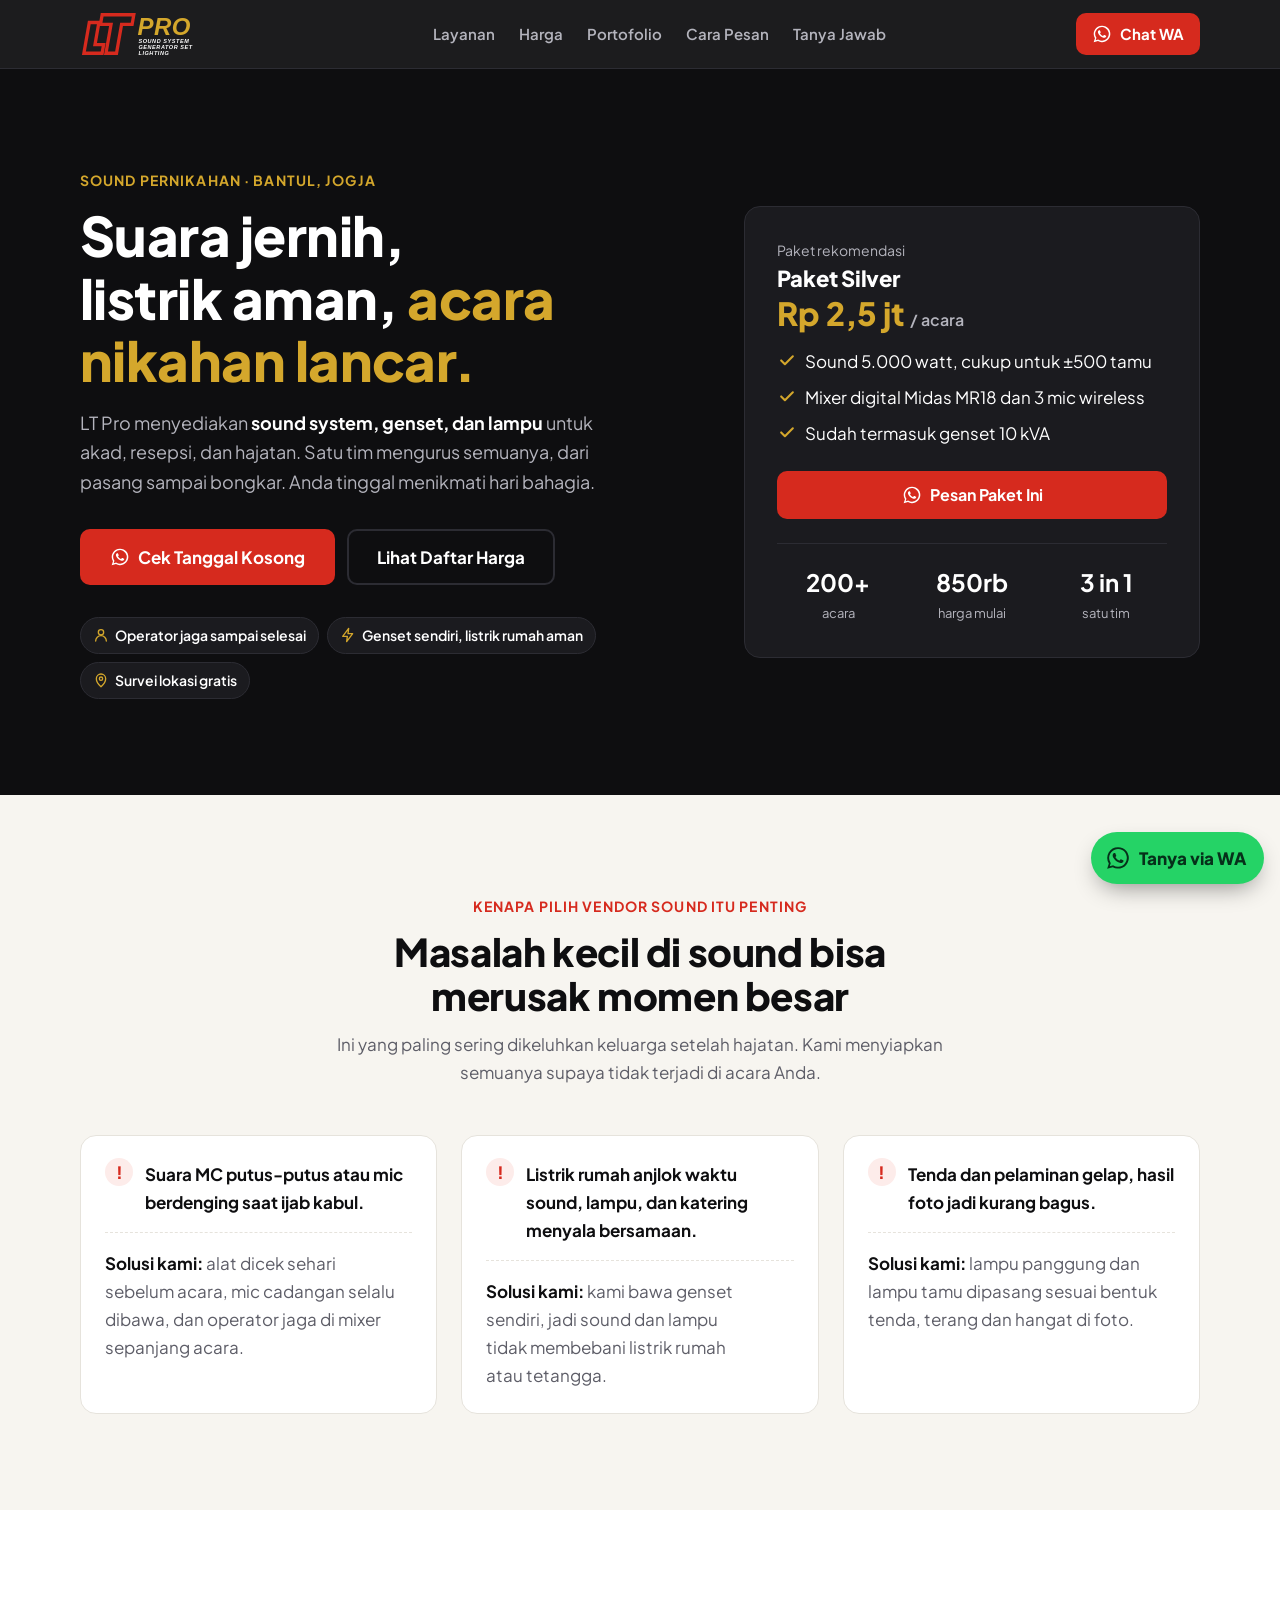
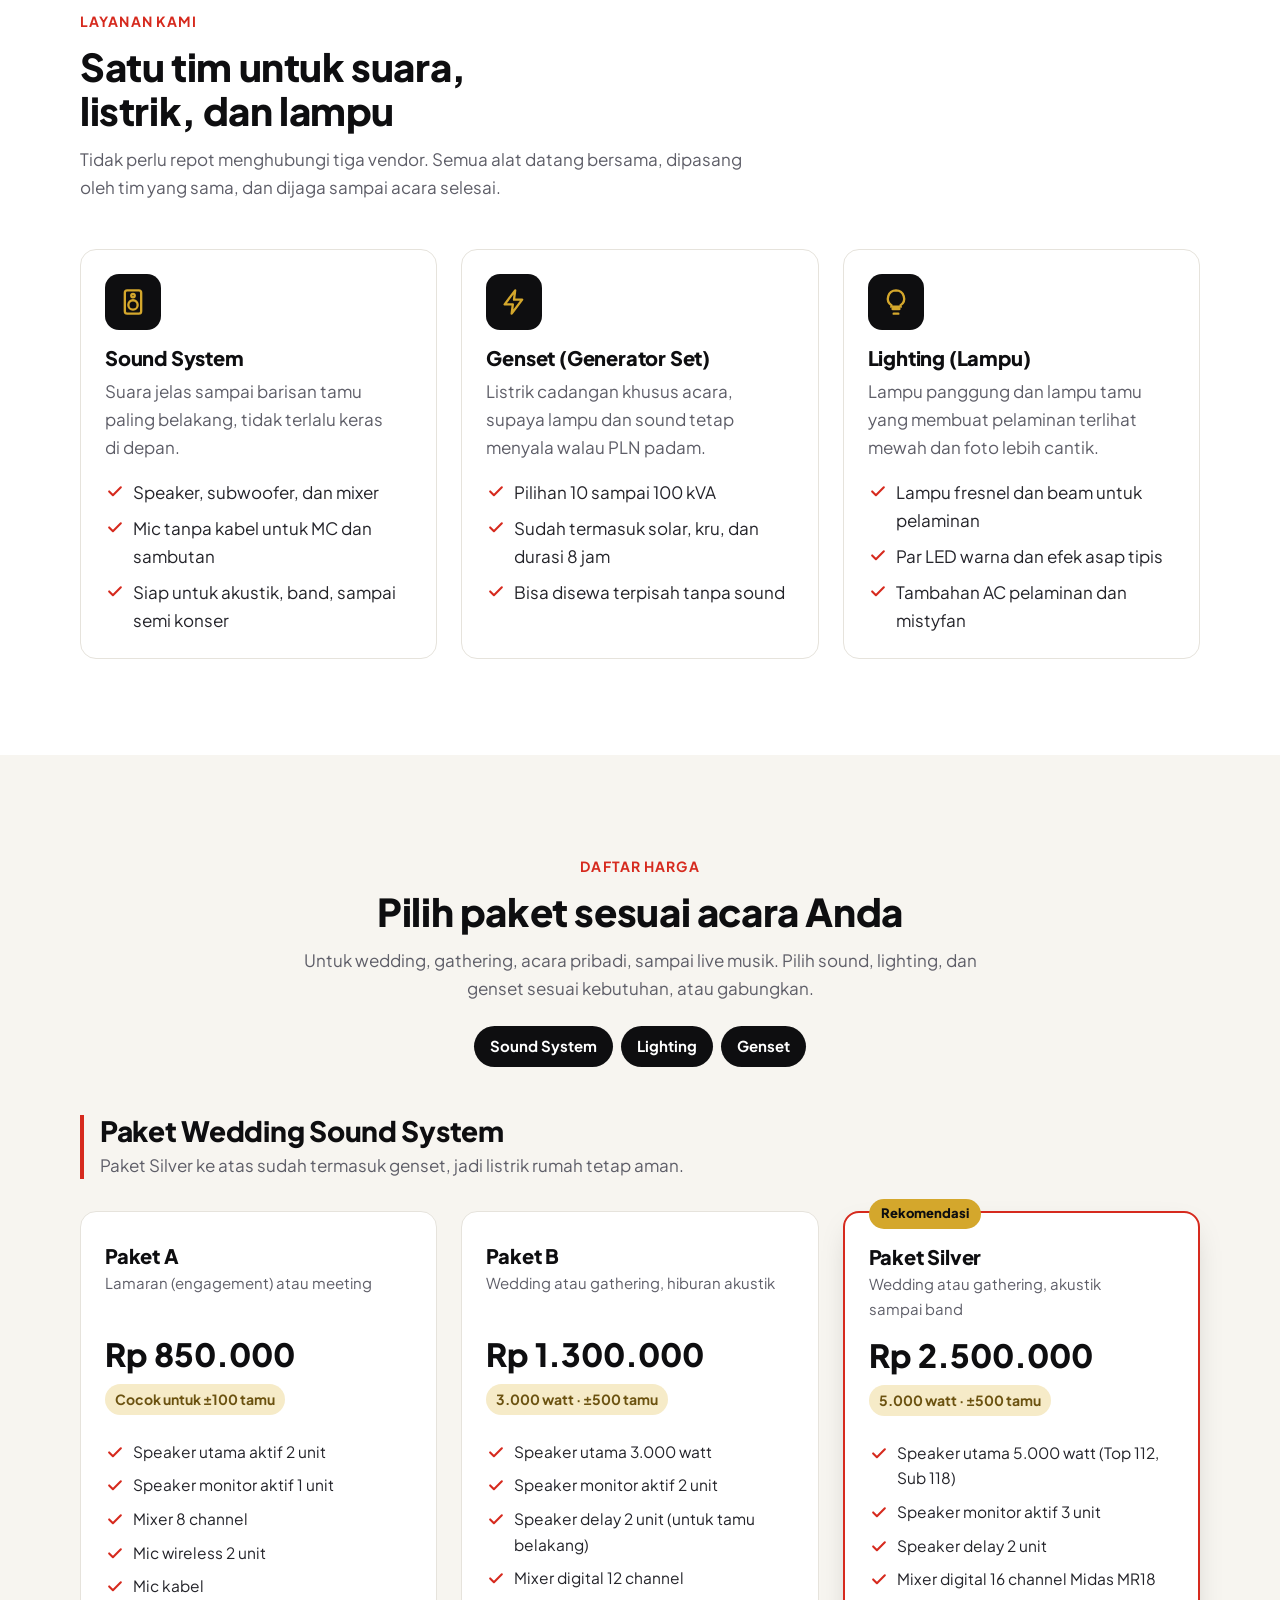
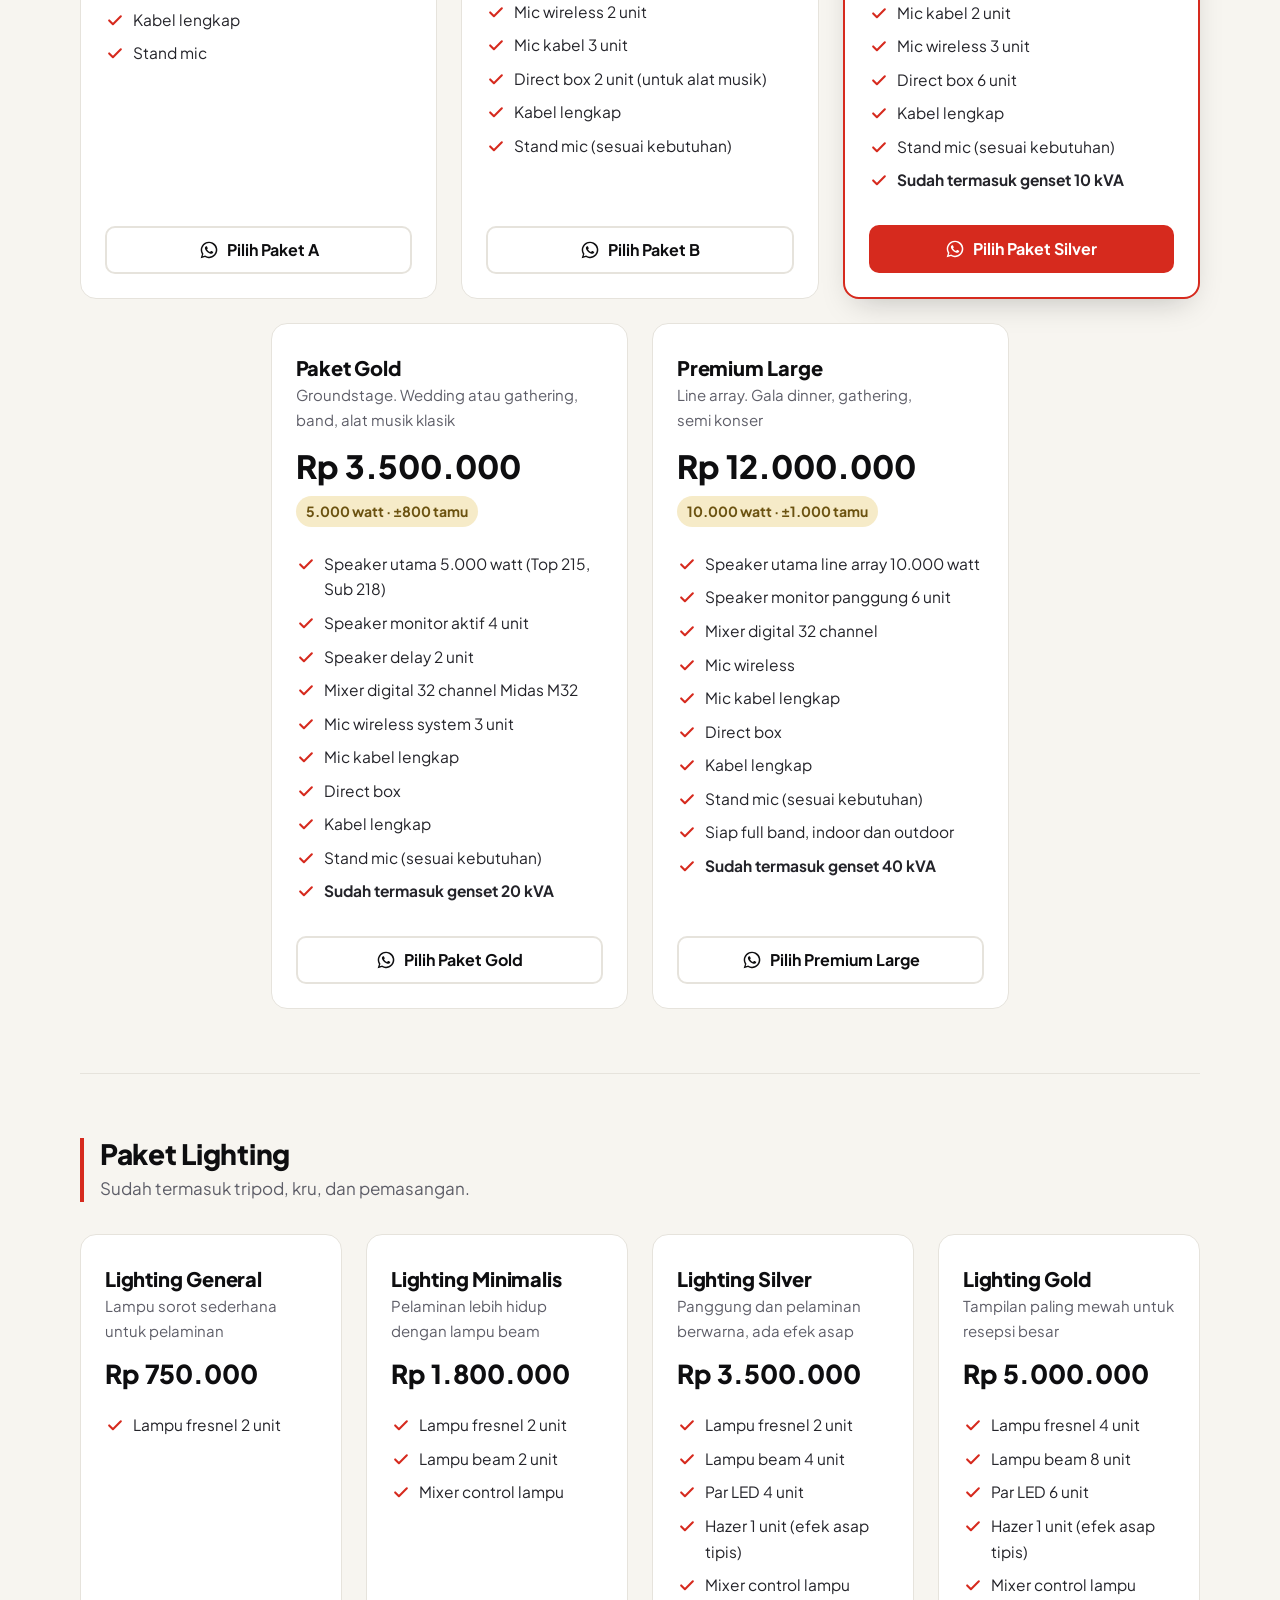
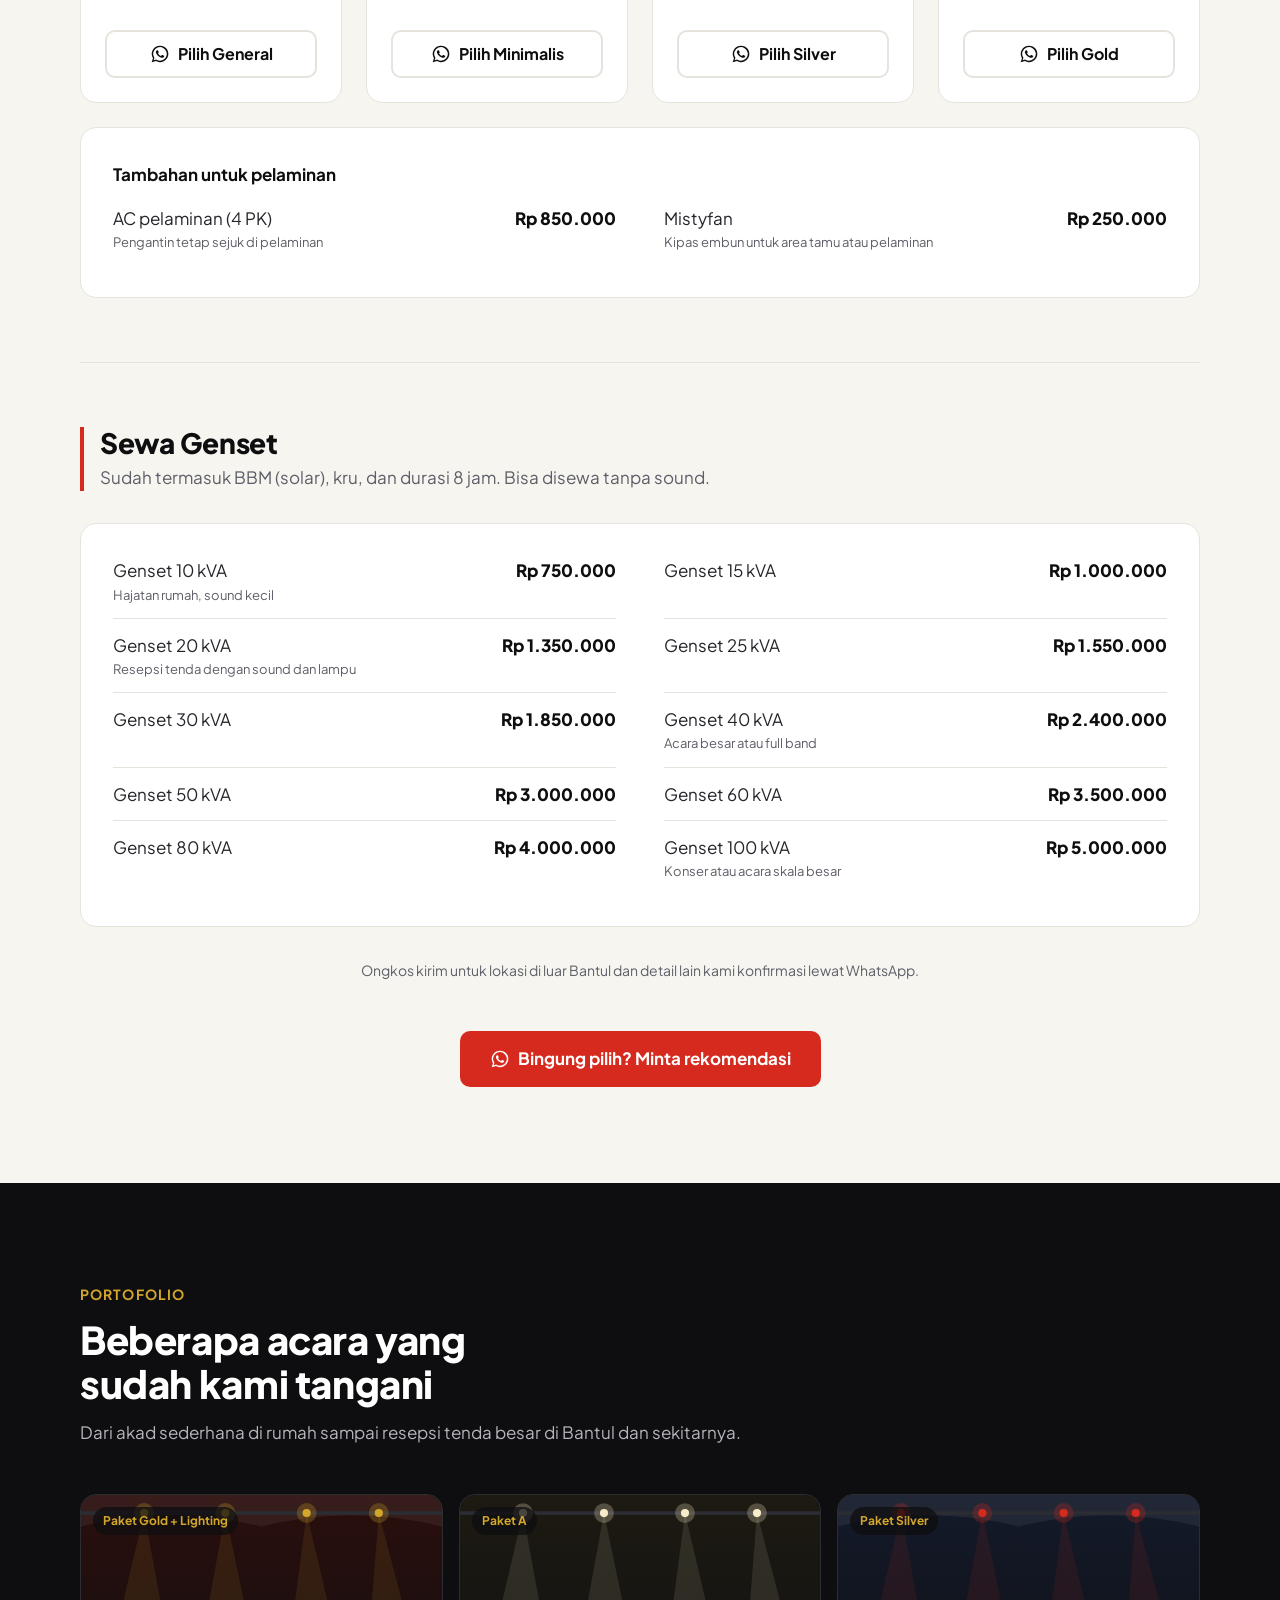
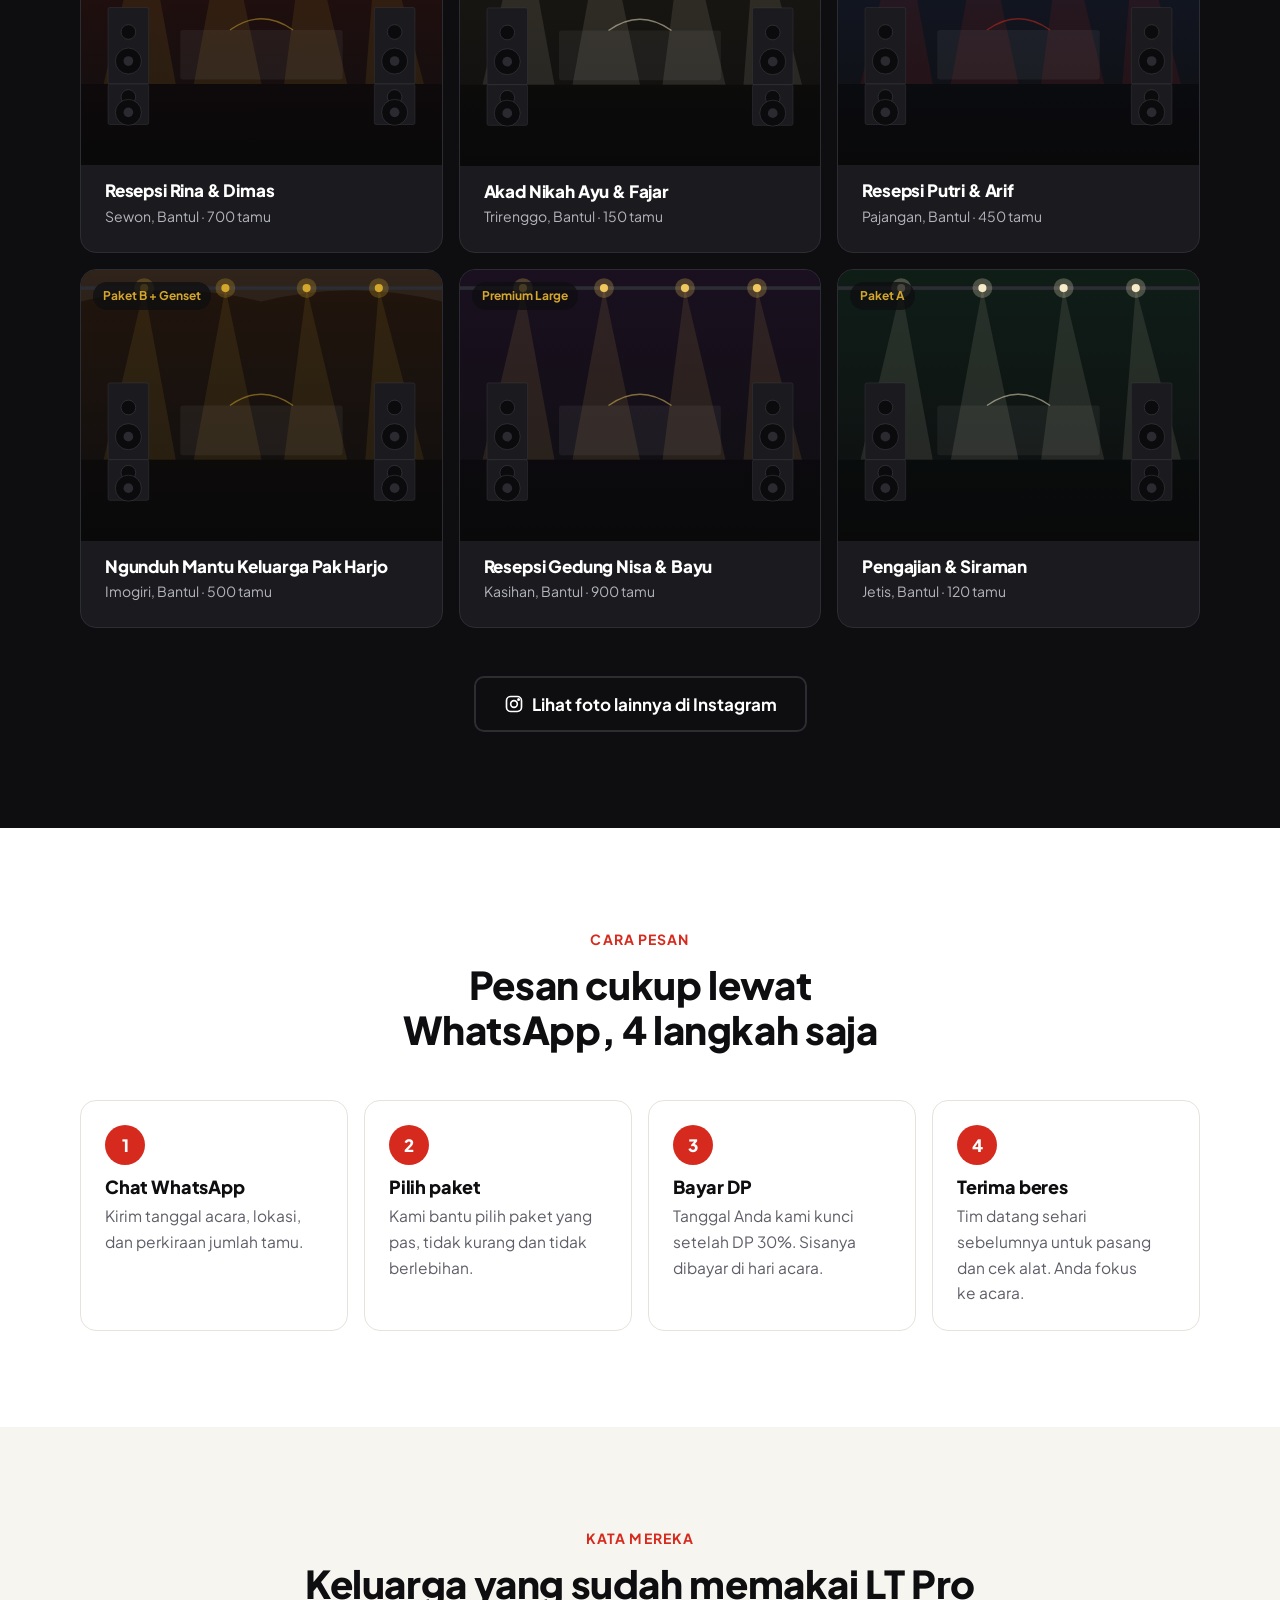
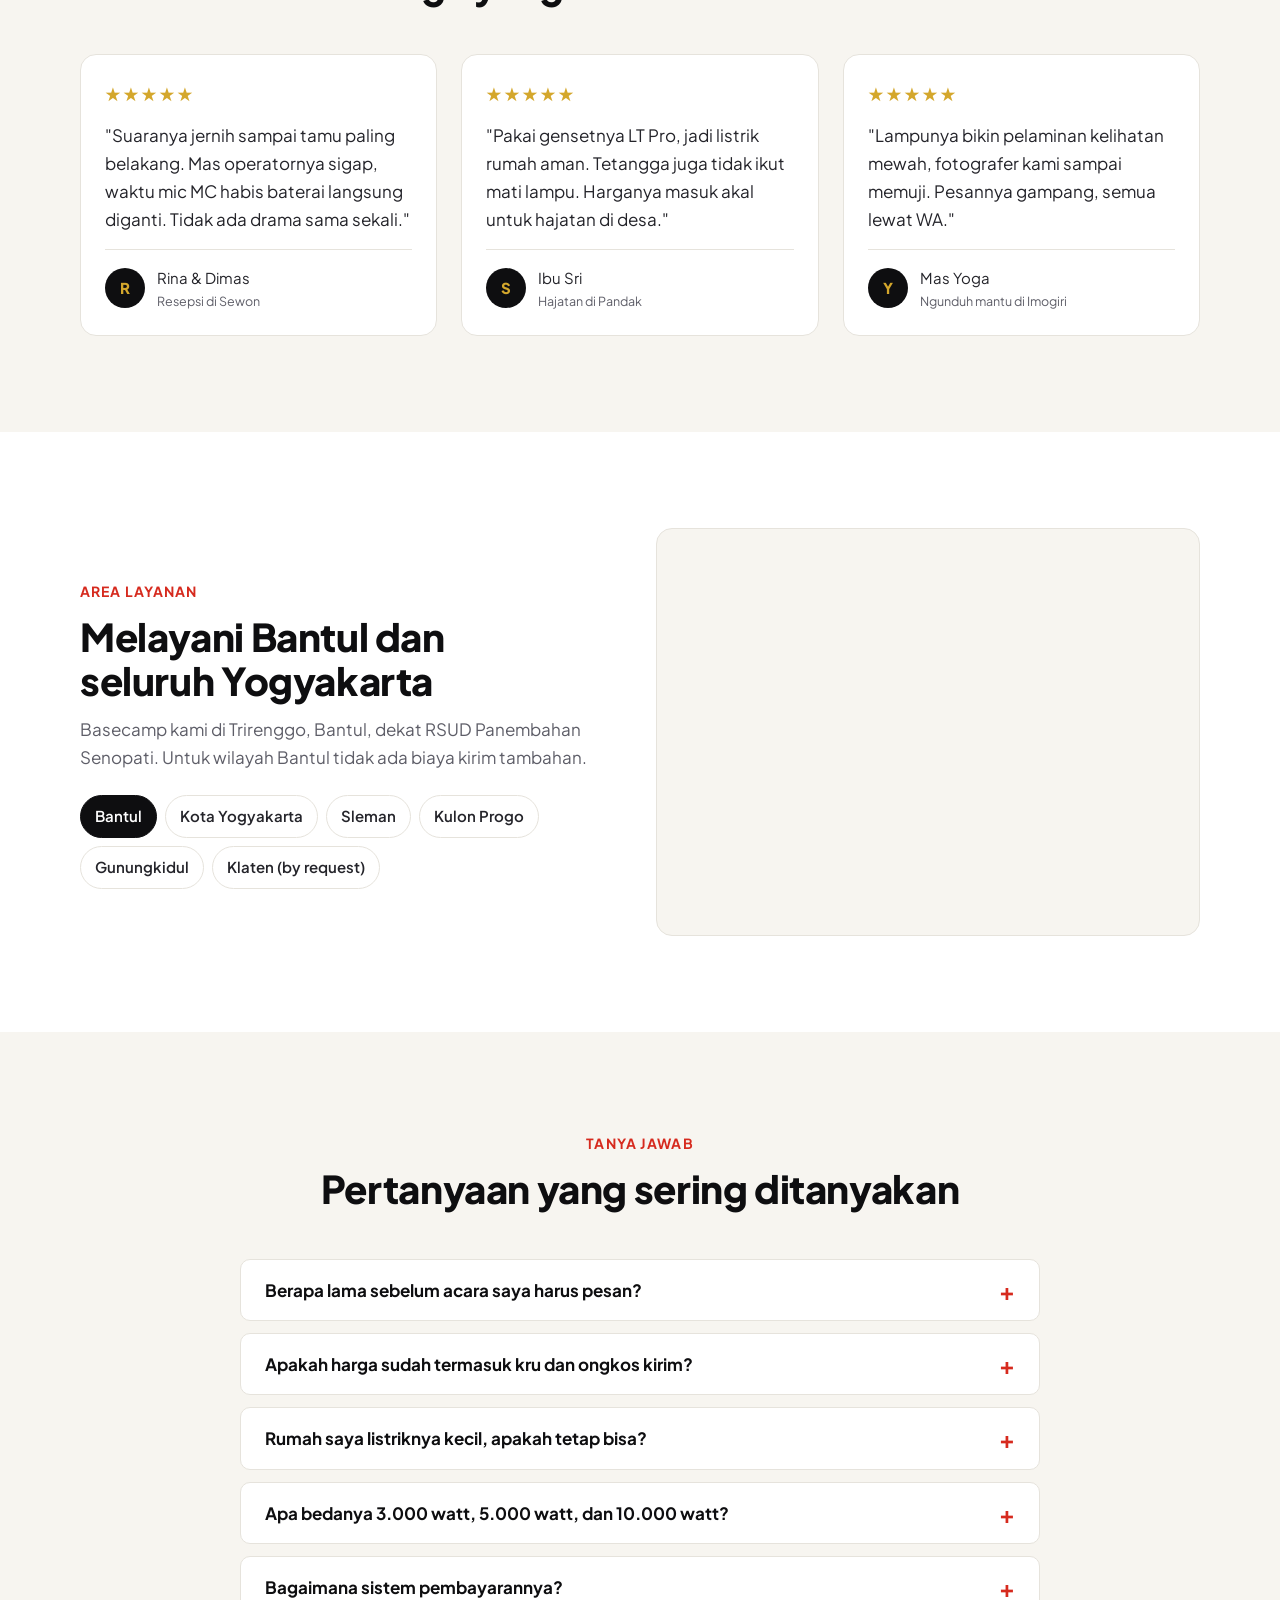
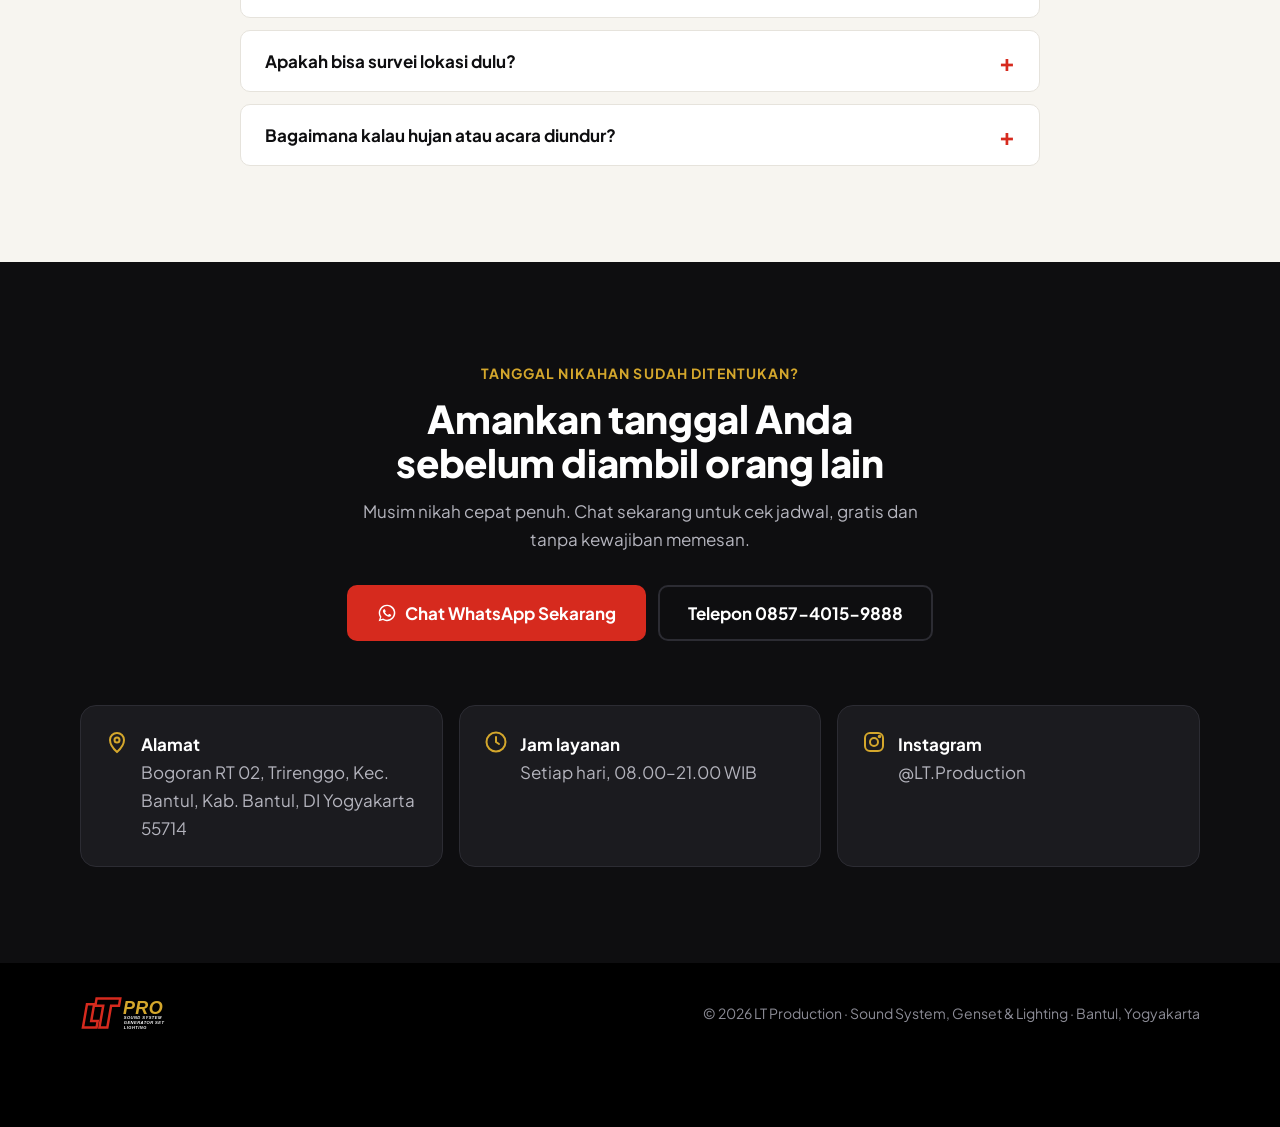
==== commit 817e6691: "style: tidy spacing and alignment across sections - move inline styles into classes (hero eyebrow, h" ====
--- a/index.html
+++ b/index.html
@@ -133,9 +133,9 @@
     <section class="hero" aria-labelledby="hero-title">
       <div class="container">
         <div>
-          <span class="eyebrow" style="color:var(--c-gold)">Sewa Sound Pernikahan · Bantul, Jogja</span>
+          <span class="eyebrow">Sound Pernikahan · Bantul, Jogja</span>
           <h1 id="hero-title">Suara jernih, listrik aman, <em>acara nikahan lancar.</em></h1>
-          <p class="hero-lead">LT Pro menyediakan <strong style="color:#fff">sound system, genset, dan lampu</strong> untuk akad, resepsi, dan hajatan. Satu tim mengurus semuanya, dari pasang sampai bongkar. Anda tinggal menikmati hari bahagia.</p>
+          <p class="hero-lead">LT Pro menyediakan <strong>sound system, genset, dan lampu</strong> untuk akad, resepsi, dan hajatan. Satu tim mengurus semuanya, dari pasang sampai bongkar. Anda tinggal menikmati hari bahagia.</p>
           <div class="hero-actions">
             <a class="btn btn-primary btn-lg" href="https://wa.me/6285740159888" data-wa="Halo LT Pro, saya mau cek tanggal kosong untuk acara pernikahan. Tanggal acara: ... Lokasi: ..." target="_blank" rel="noopener">
               <svg aria-hidden="true"><use href="#i-wa"/></svg>Cek Tanggal Kosong
@@ -151,7 +151,7 @@
 
         <aside class="hero-card" aria-label="Paket rekomendasi">
           <p class="hero-card__label">Paket rekomendasi</p>
-          <h2 style="color:#fff;font-size:1.375rem;margin-top:4px">Paket Silver</h2>
+          <h2 class="hero-card__title">Paket Silver</h2>
           <p class="hero-card__price">Rp 2,5 jt <small>/ acara</small></p>
           <ul role="list">
             <li><svg class="check" aria-hidden="true"><use href="#i-check"/></svg>Sound 5.000 watt, cukup untuk ±500 tamu</li>
@@ -164,7 +164,7 @@
           <div class="stats">
             <div><strong>200+</strong><span>acara</span></div>
             <div><strong>850rb</strong><span>harga mulai</span></div>
-            <div><strong>3 in 1</strong><span>sound, genset, lampu</span></div>
+            <div><strong>3 in 1</strong><span>satu tim</span></div>
           </div>
         </aside>
       </div>
@@ -424,9 +424,9 @@
             </a>
           </article>
           </div>
-          <div class="price-box price-box--inline">
+          <div class="price-box price-box--addon">
             <h4>Tambahan untuk pelaminan</h4>
-            <ul class="price-list" role="list">
+            <ul class="price-list price-list--cols" role="list">
               <li><span>AC pelaminan (4 PK)<small>Pengantin tetap sejuk di pelaminan</small></span><span>Rp 850.000</span></li>
               <li><span>Mistyfan<small>Kipas embun untuk area tamu atau pelaminan</small></span><span>Rp 250.000</span></li>
             </ul>
@@ -555,7 +555,7 @@
         <div>
           <span class="eyebrow">Area layanan</span>
           <h2 id="area-title">Melayani Bantul dan seluruh Yogyakarta</h2>
-          <p class="mt-6" style="margin-top:var(--s-3);color:var(--c-muted)">Basecamp kami di Trirenggo, Bantul, dekat RSUD Panembahan Senopati. Untuk wilayah Bantul tidak ada biaya kirim tambahan.</p>
+          <p class="areas__lead">Basecamp kami di Trirenggo, Bantul, dekat RSUD Panembahan Senopati. Untuk wilayah Bantul tidak ada biaya kirim tambahan.</p>
           <ul class="area-list" role="list">
             <li class="is-main">Bantul</li>
             <li>Kota Yogyakarta</li>
--- a/assets/css/styles.css
+++ b/assets/css/styles.css
@@ -124,7 +124,12 @@
 }
 .section-head {
   max-width: 680px;
-  margin-bottom: var(--s-7);
+  margin-bottom: var(--s-6);
+}
+@media (min-width: 768px) {
+  .section-head {
+    margin-bottom: var(--s-7);
+  }
 }
 .section-head--center {
   margin-inline: auto;
@@ -272,7 +277,7 @@
   text-decoration: none;
 }
 .brand img {
-  height: 44px;
+  height: 48px;
   width: auto;
 }
 .nav {
@@ -309,7 +314,7 @@
   position: relative;
   background: var(--c-ink);
   color: var(--c-muted-dark);
-  padding-block: var(--s-7) var(--s-8);
+  padding-block: var(--s-6) var(--s-8);
   overflow: hidden;
 }
 .hero .container {
@@ -326,8 +331,14 @@
     grid-template-columns: 1.15fr 0.85fr;
   }
 }
+.hero .eyebrow {
+  color: var(--c-gold);
+}
 .hero h1 {
   font-size: var(--fs-display);
+  color: #fff;
+}
+.hero-lead strong {
   color: #fff;
 }
 .hero h1 em {
@@ -344,6 +355,11 @@
   flex-wrap: wrap;
   gap: var(--s-3);
   margin-top: var(--s-6);
+}
+@media (max-width: 599px) {
+  .hero-actions .btn {
+    width: 100%;
+  }
 }
 .hero .chips {
   margin-top: var(--s-6);
@@ -353,6 +369,16 @@
   border: 1px solid var(--c-ink-line);
   border-radius: var(--r-md);
   padding: var(--s-5);
+}
+@media (min-width: 768px) {
+  .hero-card {
+    padding: var(--s-6);
+  }
+}
+.hero-card__title {
+  margin-top: 4px;
+  font-size: 1.375rem;
+  color: #fff;
 }
 .hero-card__label {
   font-size: var(--fs-small);
@@ -417,6 +443,8 @@
 
 /* ---------- Masalah / solusi ---------- */
 .problem {
+  display: flex;
+  flex-direction: column;
   padding: var(--s-5);
   border-radius: var(--r-md);
   background: var(--c-bg);
@@ -430,6 +458,7 @@
 }
 .problem__bad span {
   flex-shrink: 0;
+  margin-top: -2px;
   display: grid;
   place-items: center;
   width: 28px;
@@ -440,8 +469,8 @@
   font-weight: 800;
 }
 .problem__good {
-  margin-top: var(--s-3);
-  padding-top: var(--s-3);
+  margin-top: var(--s-4);
+  padding-top: var(--s-4);
   border-top: 1px dashed var(--c-line);
   color: var(--c-muted);
 }
@@ -451,7 +480,7 @@
 
 /* ---------- Kartu layanan ---------- */
 .card {
-  padding: var(--s-6) var(--s-5);
+  padding: var(--s-5);
   border-radius: var(--r-md);
   border: 1px solid var(--c-line);
   background: var(--c-bg);
@@ -486,23 +515,28 @@
 
 /* ---------- Paket harga ---------- */
 .plans {
-  display: grid;
+  --cols: 1;
+  display: flex;
+  flex-wrap: wrap;
+  justify-content: center;
   gap: var(--s-5);
-  align-items: start;
+}
+.plans > .plan {
+  flex: 0 0 calc((100% - (var(--cols) - 1) * var(--s-5)) / var(--cols));
 }
 @media (min-width: 640px) {
   .plans {
-    grid-template-columns: repeat(2, 1fr);
+    --cols: 2;
   }
 }
 @media (min-width: 960px) {
   .plans {
-    grid-template-columns: repeat(3, 1fr);
+    --cols: 3;
   }
 }
 @media (min-width: 1100px) {
   .plans--4 {
-    grid-template-columns: repeat(4, 1fr);
+    --cols: 4;
   }
 }
 
@@ -531,6 +565,8 @@
 }
 .price-group + .price-group {
   margin-top: var(--s-8);
+  padding-top: var(--s-8);
+  border-top: 1px solid var(--c-line);
 }
 .price-group__head {
   margin-bottom: var(--s-6);
@@ -552,12 +588,11 @@
     font-size: 1.625rem;
   }
 }
-.price-box--inline {
+.price-box--addon {
   margin-top: var(--s-5);
-  max-width: 560px;
 }
 .price-box h4 {
-  margin-bottom: var(--s-2);
+  margin-bottom: var(--s-4);
   font-size: 1.0625rem;
   color: var(--c-ink);
 }
@@ -571,7 +606,7 @@
   position: relative;
   display: flex;
   flex-direction: column;
-  padding: var(--s-6) var(--s-5);
+  padding: var(--s-6) var(--s-5) var(--s-5);
   border-radius: var(--r-md);
   background: var(--c-bg);
   border: 1px solid var(--c-line);
@@ -596,6 +631,11 @@
   color: var(--c-muted);
   font-size: 0.9375rem;
 }
+@media (min-width: 640px) {
+  .plan__for {
+    min-height: calc(2 * 1.65em);
+  }
+}
 .plan__price {
   margin-top: var(--s-4);
   font-size: 2rem;
@@ -622,7 +662,7 @@
   font-weight: 700;
 }
 .plan ul {
-  margin-block: var(--s-5);
+  margin-block: var(--s-5) var(--s-6);
   display: grid;
   gap: var(--s-2);
   font-size: 0.96875rem;
@@ -636,7 +676,7 @@
 }
 
 .price-note {
-  margin-top: var(--s-5);
+  margin-top: var(--s-6);
   font-size: var(--fs-small);
   color: var(--c-muted);
   text-align: center;
@@ -667,6 +707,11 @@
   font-size: 0.9375rem;
   margin-bottom: var(--s-4);
 }
+@media (min-width: 768px) {
+  .price-box {
+    padding: var(--s-6);
+  }
+}
 .price-list {
   display: grid;
 }
@@ -677,6 +722,16 @@
   gap: var(--s-4);
   padding-block: var(--s-3);
   border-top: 1px solid var(--c-line);
+}
+.price-list li:first-child {
+  border-top: 0;
+  padding-top: 0;
+}
+@media (min-width: 760px) {
+  .price-list--cols li:nth-child(2) {
+    border-top: 0;
+    padding-top: 0;
+  }
 }
 .price-list li span:first-child small {
   display: block;
@@ -742,7 +797,7 @@
   font-weight: 700;
 }
 .work__body {
-  padding: var(--s-4);
+  padding: var(--s-4) var(--s-5) var(--s-5);
 }
 .work__body h3 {
   font-size: 1.0625rem;
@@ -752,7 +807,7 @@
   font-size: var(--fs-small);
 }
 .portfolio-cta {
-  margin-top: var(--s-6);
+  margin-top: var(--s-7);
   text-align: center;
 }
 
@@ -853,6 +908,10 @@
   .areas {
     grid-template-columns: 1fr 1fr;
   }
+}
+.areas__lead {
+  margin-top: var(--s-3);
+  color: var(--c-muted);
 }
 .area-list {
   display: flex;
@@ -938,7 +997,7 @@
 }
 .final-cta > .container > p {
   max-width: 560px;
-  margin: var(--s-4) auto 0;
+  margin: var(--s-3) auto 0;
 }
 .final-cta .hero-actions {
   justify-content: center;
@@ -946,7 +1005,7 @@
 .contact {
   display: grid;
   gap: var(--s-4);
-  margin-top: var(--s-7);
+  margin-top: var(--s-8);
   text-align: left;
 }
 @media (min-width: 800px) {
@@ -974,24 +1033,32 @@
 }
 .contact__item a {
   color: var(--c-muted-dark);
+  text-decoration: none;
 }
 .contact__item a:hover {
   color: #fff;
+  text-decoration: underline;
 }
 
 /* ---------- Footer ---------- */
 .site-footer {
   background: #000;
   color: #8c8c96;
-  padding-block: var(--s-6) calc(var(--s-6) + 72px);
+  padding-block: var(--s-6) calc(var(--s-6) + 64px);
   font-size: var(--fs-small);
 }
 .site-footer .container {
   display: flex;
-  flex-wrap: wrap;
-  justify-content: space-between;
-  align-items: center;
-  gap: var(--s-4);
+  flex-direction: column;
+  align-items: flex-start;
+  gap: var(--s-3);
+}
+@media (min-width: 768px) {
+  .site-footer .container {
+    flex-direction: row;
+    justify-content: space-between;
+    align-items: center;
+  }
 }
 .site-footer img {
   height: 36px;
@@ -1022,6 +1089,14 @@
   width: 26px;
   height: 26px;
 }
+@media (max-width: 599px) {
+  .wa-float {
+    padding: 14px;
+  }
+  .wa-float span {
+    display: none;
+  }
+}
 .wa-float:hover {
   filter: brightness(1.05);
 }
@@ -1048,6 +1123,3 @@
   white-space: nowrap;
   border: 0;
 }
-.mt-6 {
-  margin-top: var(--s-6);
-}
